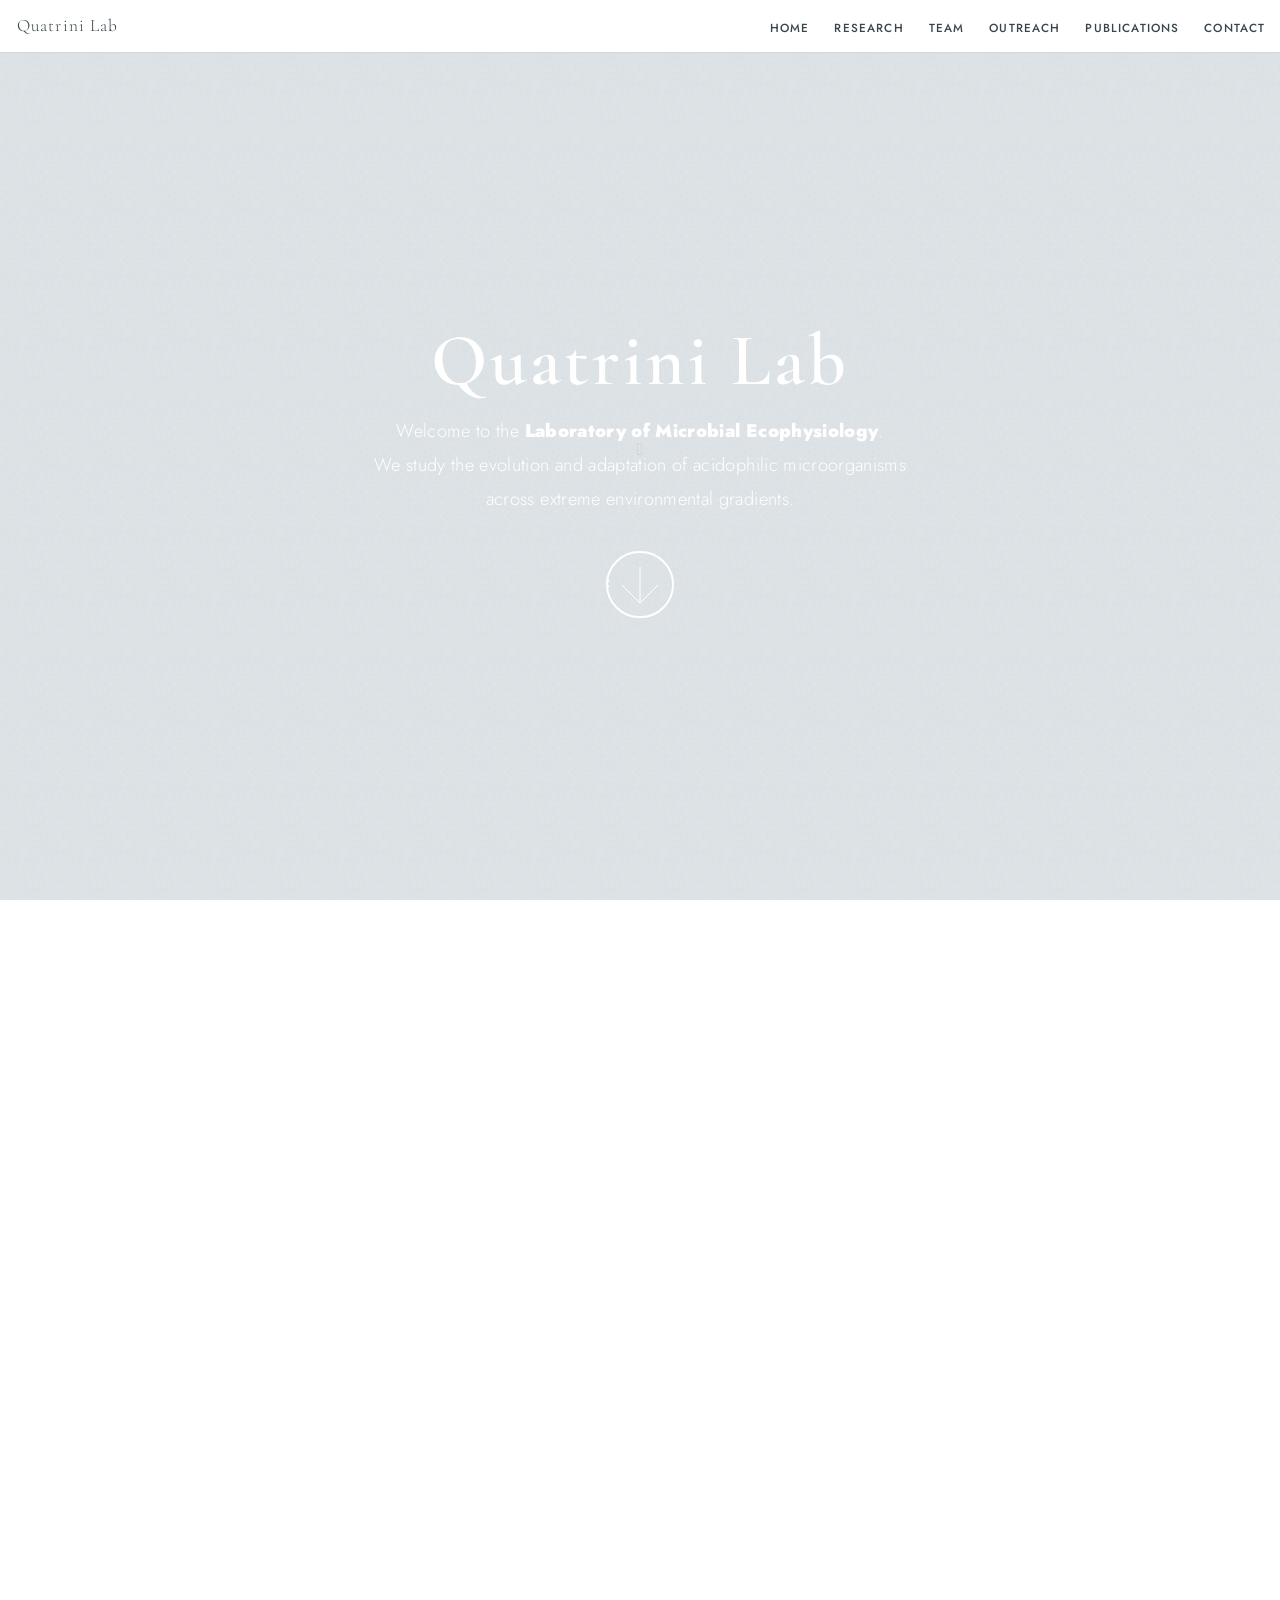
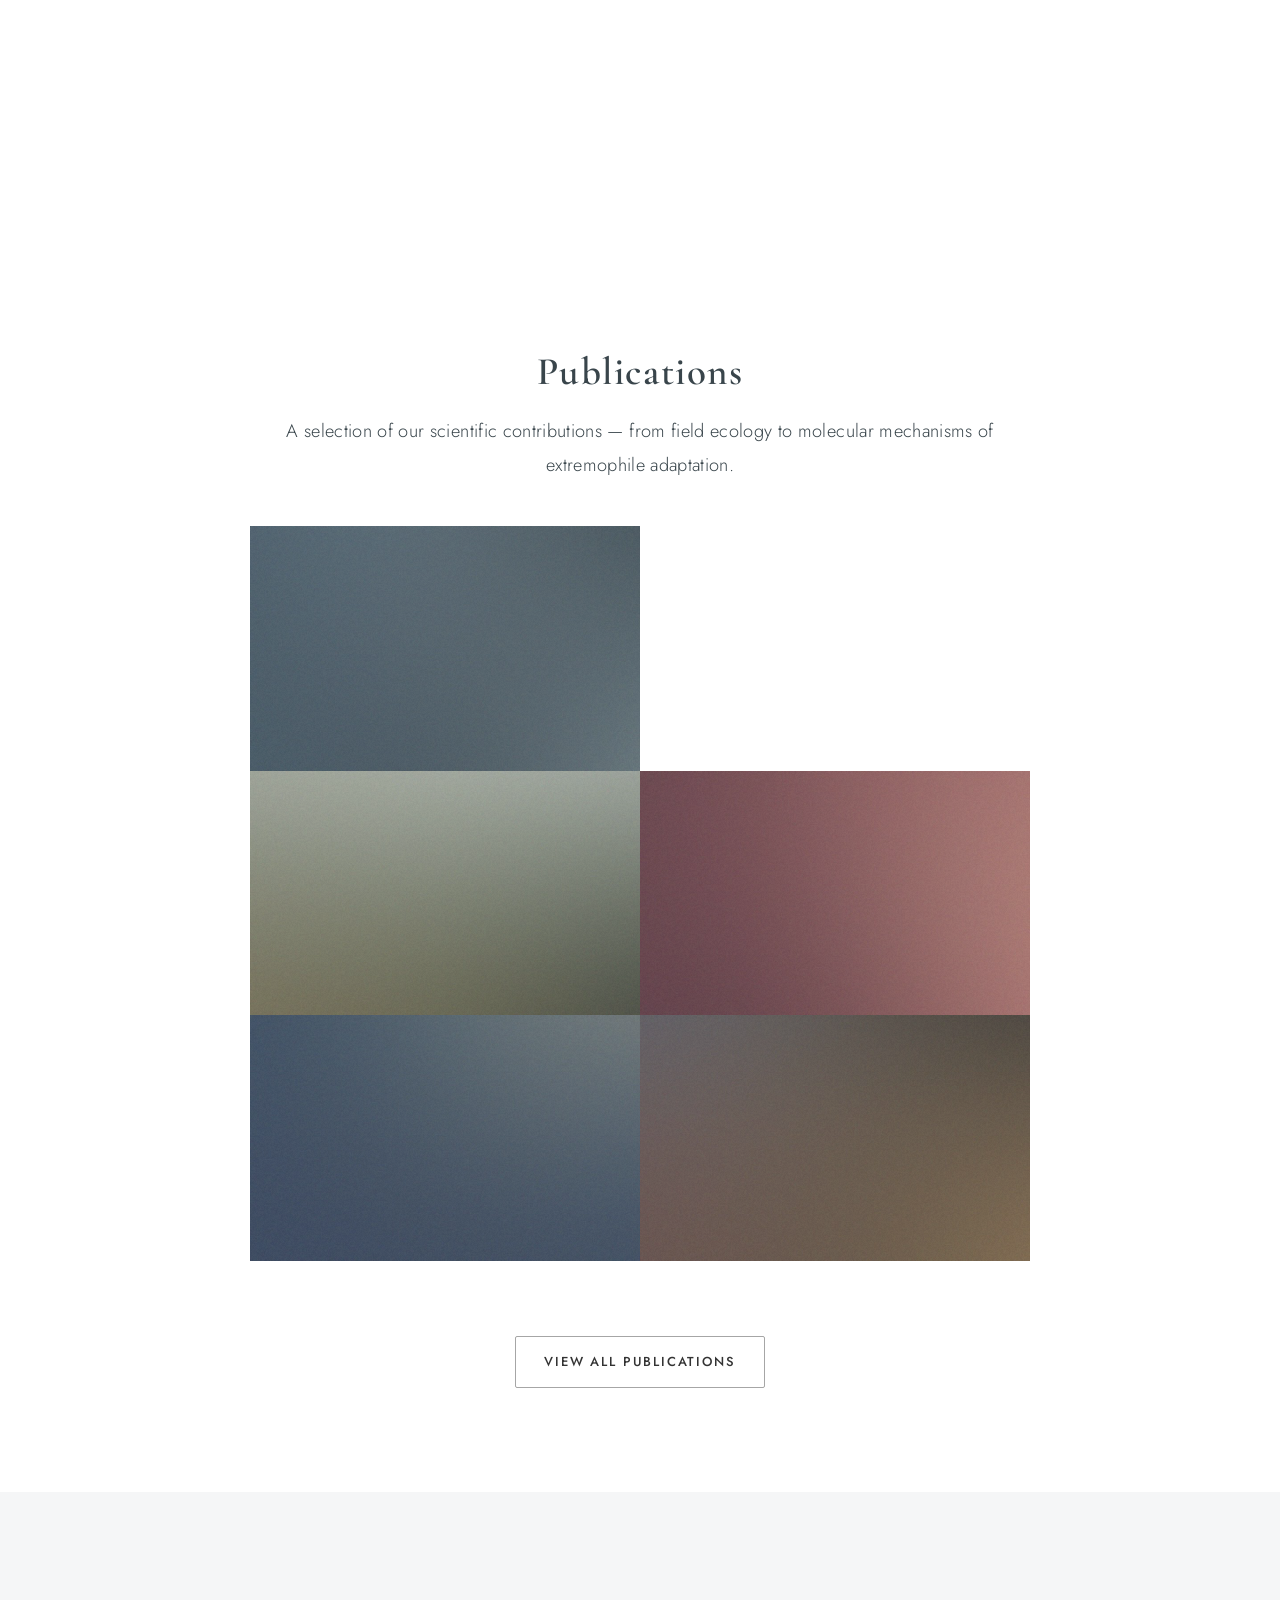
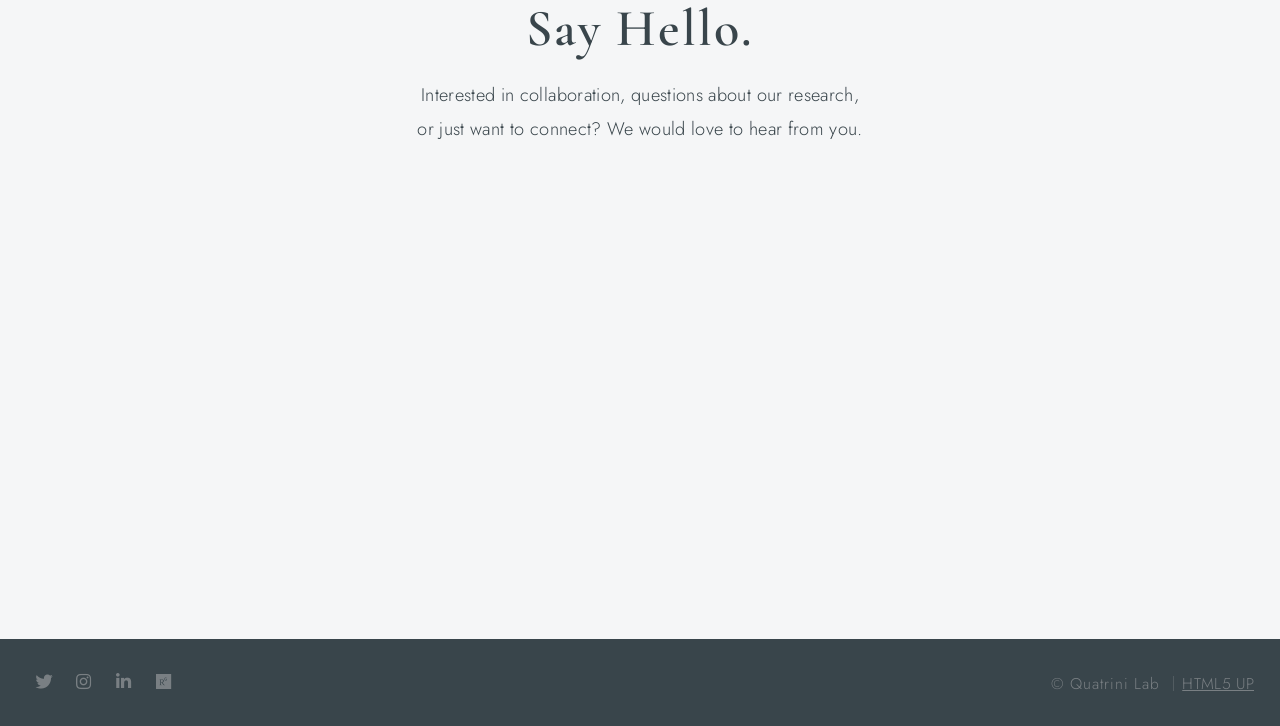
==== index.html @ 6990d3a3 "first update" ====
<!DOCTYPE HTML>
<html>
	<head>
		<title>Quatrini Lab | Microbial Ecophysiology</title>
		<meta charset="utf-8" />
		<meta name="viewport" content="width=device-width, initial-scale=1, user-scalable=no" />
		<!-- Same Google Fonts as sub-pages -->
		<link href="https://fonts.googleapis.com/css2?family=Cormorant+Garamond:ital,wght@0,300;0,400;0,600;1,300;1,400&family=Jost:wght@300;400;500;600&display=swap" rel="stylesheet">
		<link rel="stylesheet" href="assets/css/main.css" />
		<noscript><link rel="stylesheet" href="assets/css/noscript.css" /></noscript>
		<style>
			/* ── Font overrides to match sub-pages ── */
			body, input, select, textarea {
				font-family: 'Jost', sans-serif;
				font-weight: 300;
				letter-spacing: 0.02em;
			}

			h1, h2, h3, h4, h5, h6 {
				font-family: 'Cormorant Garamond', serif;
				font-weight: 600;
				letter-spacing: 0.04em;
			}

			nav ul li a {
				font-family: 'Jost', sans-serif;
				font-weight: 500;
				letter-spacing: 0.1em;
				text-transform: uppercase;
				font-size: 0.75em;
			}

			/* Section subtitle / intro paragraph */
			.main .content p {
				font-family: 'Jost', sans-serif;
				font-weight: 300;
				line-height: 1.85;
				font-size: 1.05em;
			}

			/* Button refinement */
			.button.style2 {
				font-family: 'Jost', sans-serif;
				font-weight: 500;
				letter-spacing: 0.12em;
				text-transform: uppercase;
				font-size: 0.78em;
			}

			/* Section explore buttons */
			.section-btn {
				display: inline-block;
				margin-top: 1.8em;
				padding: 0.75em 2.2em;
				border: 1px solid rgba(255,255,255,0.55);
				color: #fff;
				font-family: 'Jost', sans-serif;
				font-weight: 500;
				font-size: 0.75em;
				letter-spacing: 0.14em;
				text-transform: uppercase;
				text-decoration: none;
				transition: background 0.3s ease, border-color 0.3s ease, color 0.3s ease;
				border-radius: 2px;
			}
			.section-btn:hover {
				background: rgba(255,255,255,0.12);
				border-color: #fff;
				color: #fff;
			}

			/* Outreach section accent */
			#outreach .box.style2 p {
				font-family: 'Jost', sans-serif;
				font-weight: 300;
			}

			/* Gallery title font */
			.gallery article .image img {
				transition: transform 0.4s ease;
			}
			.gallery article:hover .image img {
				transform: scale(1.03);
			}

			/* Contact header refinement */
			#contact header h2 {
				font-size: 3em;
			}
		</style>
	</head>
	<body class="is-preload">

		<!-- Header -->
			<header id="header">
				<h1 style="font-family:'Cormorant Garamond',serif; font-weight:300; letter-spacing:0.06em;">
					Quatrini Lab
				</h1>
				<nav>
					<ul>
						<li><a href="#intro">Home</a></li>
						<li><a href="#research">Research</a></li>
						<li><a href="#team">Team</a></li>
						<li><a href="#outreach">Outreach</a></li>
						<li><a href="#work">Publications</a></li>
						<li><a href="#contact">Contact</a></li>
					</ul>
				</nav>
			</header>

		<!-- Intro -->
			<section id="intro" class="main style1 dark fullscreen">
				<div class="content">
					<header>
						<h2>Quatrini Lab</h2>
					</header>
					<p>Welcome to the <strong>Laboratory of Microbial Ecophysiology</strong>.<br />
					We study the evolution and adaptation of acidophilic microorganisms<br />
					across extreme environmental gradients.</p>
					<footer>
						<a href="#research" class="button style2 down">Discover</a>
					</footer>
				</div>
			</section>

		<!-- Research (formerly #two, now comes FIRST) -->
			<section id="research" class="main style2 left dark fullscreen">
				<div class="content box style2">
					<header>
						<h2>Our Research</h2>
					</header>
					<p>We investigate microbial ecophysiology and evolution in extreme environments,
					focusing on acidophilic communities, metabolic adaptation, and the
					molecular mechanisms that allow life to thrive where few organisms can survive.</p>
					<a href="research.html" class="section-btn">Explore Research</a>
				</div>
				<a href="#team" class="button style2 down anchored">Next</a>
			</section>

		<!-- Team (formerly #one, now comes SECOND) -->
			<section id="team" class="main style2 right dark fullscreen">
				<div class="content box style2">
					<header>
						<h2>Our Team</h2>
					</header>
					<p>We are a multidisciplinary group of scientists passionate about
					microbiology, evolution, and extreme environments. Our team combines
					molecular biology, bioinformatics, and field ecology to understand
					the limits of life.</p>
					<a href="team.html" class="section-btn">Meet the Team</a>
				</div>
				<a href="#outreach" class="button style2 down anchored">Next</a>
			</section>

		<!-- Outreach (NEW section) -->
			<section id="outreach" class="main style2 left dark fullscreen">
				<div class="content box style2">
					<header>
						<h2>Outreach</h2>
					</header>
					<p>Science belongs to everyone. We are committed to communicating our research
					beyond the laboratory — through public talks, science writing, educational
					workshops, and community engagement. Bridging the gap between cutting-edge
					microbial science and society.</p>
					<a href="outreach.html" class="section-btn">See Our Outreach</a>
				</div>
				<a href="#work" class="button style2 down anchored">Next</a>
			</section>

		<!-- Publications (formerly #work) -->
			<section id="work" class="main style3 primary">
				<div class="content">
					<header>
						<h2>Publications</h2>
						<p>A selection of our scientific contributions — from field ecology
						to molecular mechanisms of extremophile adaptation.</p>
					</header>

					<!-- Gallery -->
						<div class="gallery">
							<article class="from-left">
								<a href="images/fulls/01.jpg" class="image fit"><img src="images/thumbs/01.jpg" title="The Anonymous Red" alt="" /></a>
							</article>
							<article class="from-right">
								<a href="images/fulls/02.jpg" class="image fit"><img src="images/thumbs/02.jpg" title="Airchitecture II" alt="" /></a>
							</article>
							<article class="from-left">
								<a href="images/fulls/03.jpg" class="image fit"><img src="images/thumbs/03.jpg" title="Air Lounge" alt="" /></a>
							</article>
							<article class="from-right">
								<a href="images/fulls/04.jpg" class="image fit"><img src="images/thumbs/04.jpg" title="Carry on" alt="" /></a>
							</article>
							<article class="from-left">
								<a href="images/fulls/05.jpg" class="image fit"><img src="images/thumbs/05.jpg" title="The sparkling shell" alt="" /></a>
							</article>
							<article class="from-right">
								<a href="images/fulls/06.jpg" class="image fit"><img src="images/thumbs/06.jpg" title="Bent IX" alt="" /></a>
							</article>
						</div>

					<div style="text-align:center; margin-top:3em;">
						<a href="publications.html" class="section-btn" style="border-color:rgba(0,0,0,0.35); color:#333;">
							View All Publications
						</a>
					</div>

				</div>
			</section>

		<!-- Contact -->
			<section id="contact" class="main style3 secondary">
				<div class="content">
					<header>
						<h2>Say Hello.</h2>
						<p>Interested in collaboration, questions about our research,<br />
						or just want to connect? We would love to hear from you.</p>
					</header>
					<div class="box">
						<form method="post" action="#">
							<div class="fields">
								<div class="field half"><input type="text" name="name" placeholder="Name" /></div>
								<div class="field half"><input type="email" name="email" placeholder="Email" /></div>
								<div class="field"><textarea name="message" placeholder="Message" rows="6"></textarea></div>
							</div>
							<ul class="actions special">
								<li><input type="submit" value="Send Message" /></li>
							</ul>
						</form>
					</div>
				</div>
			</section>

		<!-- Footer -->
			<footer id="footer">
				<ul class="icons">
					<li><a href="#" class="icon brands fa-twitter"><span class="label">Twitter</span></a></li>
					<li><a href="#" class="icon brands fa-instagram"><span class="label">Instagram</span></a></li>
					<li><a href="#" class="icon brands fa-linkedin-in"><span class="label">LinkedIn</span></a></li>
					<li><a href="#" class="icon brands fa-researchgate"><span class="label">ResearchGate</span></a></li>
				</ul>
				<ul class="menu">
					<li style="font-family:'Jost',sans-serif; font-weight:300; letter-spacing:0.06em;">
						&copy; Quatrini Lab
					</li>
					<li>
						<a href="https://html5up.net" style="font-family:'Jost',sans-serif;">HTML5 UP</a>
					</li>
				</ul>
			</footer>

		<!-- Scripts -->
			<script src="assets/js/jquery.min.js"></script>
			<script src="assets/js/jquery.poptrox.min.js"></script>
			<script src="assets/js/jquery.scrolly.min.js"></script>
			<script src="assets/js/jquery.scrollex.min.js"></script>
			<script src="assets/js/browser.min.js"></script>
			<script src="assets/js/breakpoints.min.js"></script>
			<script src="assets/js/util.js"></script>
			<script src="assets/js/main.js"></script>

	</body>
</html>
---- assets/css/main.css ----
@import url("https://fonts.googleapis.com/css2?family=Cormorant+Garamond:ital,wght@0,300;0,400;0,600;1,300;1,400&family=Jost:wght@300;400;500&display=swap");
@import url("fontawesome-all.min.css");

/*
	Big Picture by HTML5 UP
	html5up.net | @ajlkn
	Free for personal and commercial use under the CCA 3.0 license (html5up.net/license)
*/

html, body, div, span, applet, object,
iframe, h1, h2, h3, h4, h5, h6, p, blockquote,
pre, a, abbr, acronym, address, big, cite,
code, del, dfn, em, img, ins, kbd, q, s, samp,
small, strike, strong, sub, sup, tt, var, b,
u, i, center, dl, dt, dd, ol, ul, li, fieldset,
form, label, legend, table, caption, tbody,
tfoot, thead, tr, th, td, article, aside,
canvas, details, embed, figure, figcaption,
footer, header, hgroup, menu, nav, output, ruby,
section, summary, time, mark, audio, video {
	margin: 0;
	padding: 0;
	border: 0;
	font-size: 100%;
	font: inherit;
	vertical-align: baseline;}

article, aside, details, figcaption, figure,
footer, header, hgroup, menu, nav, section {
	display: block;}

body {
	line-height: 1;
}

ol, ul {
	list-style: none;
}

blockquote, q {
	quotes: none;
}

	blockquote:before, blockquote:after, q:before, q:after {
		content: '';
		content: none;
	}

table {
	border-collapse: collapse;
	border-spacing: 0;
}

body {
	-webkit-text-size-adjust: none;
}

mark {
	background-color: transparent;
	color: inherit;
}

input::-moz-focus-inner {
	border: 0;
	padding: 0;
}

input, select, textarea {
	-moz-appearance: none;
	-webkit-appearance: none;
	-ms-appearance: none;
	appearance: none;
}

/* Basic */

	@-ms-viewport {
		width: device-width;
	}

	html {
		height: 100%;
	}

	html {
		box-sizing: border-box;
	}

	*, *:before, *:after {
		box-sizing: inherit;
	}

	body {
		background: #ffffff;
		height: 100%;
		min-width: 320px;
	}

		body.is-preload *, body.is-preload *:before, body.is-preload *:after {
			-moz-animation: none !important;
			-webkit-animation: none !important;
			-ms-animation: none !important;
			animation: none !important;
			-moz-transition: none !important;
			-webkit-transition: none !important;
			-ms-transition: none !important;
			transition: none !important;
		}

/* Spinner */

	@-moz-keyframes spinner-rotate {
		0% {
			-moz-transform: scale(1) rotate(0deg);
			-webkit-transform: scale(1) rotate(0deg);
			-ms-transform: scale(1) rotate(0deg);
			transform: scale(1) rotate(0deg);
		}

		100% {
			-moz-transform: scale(1) rotate(360deg);
			-webkit-transform: scale(1) rotate(360deg);
			-ms-transform: scale(1) rotate(360deg);
			transform: scale(1) rotate(360deg);
		}
	}

	@-webkit-keyframes spinner-rotate {
		0% {
			-moz-transform: scale(1) rotate(0deg);
			-webkit-transform: scale(1) rotate(0deg);
			-ms-transform: scale(1) rotate(0deg);
			transform: scale(1) rotate(0deg);
		}

		100% {
			-moz-transform: scale(1) rotate(360deg);
			-webkit-transform: scale(1) rotate(360deg);
			-ms-transform: scale(1) rotate(360deg);
			transform: scale(1) rotate(360deg);
		}
	}

	@-ms-keyframes spinner-rotate {
		0% {
			-moz-transform: scale(1) rotate(0deg);
			-webkit-transform: scale(1) rotate(0deg);
			-ms-transform: scale(1) rotate(0deg);
			transform: scale(1) rotate(0deg);
		}

		100% {
			-moz-transform: scale(1) rotate(360deg);
			-webkit-transform: scale(1) rotate(360deg);
			-ms-transform: scale(1) rotate(360deg);
			transform: scale(1) rotate(360deg);
		}
	}

	@keyframes spinner-rotate {
		0% {
			-moz-transform: scale(1) rotate(0deg);
			-webkit-transform: scale(1) rotate(0deg);
			-ms-transform: scale(1) rotate(0deg);
			transform: scale(1) rotate(0deg);
		}

		100% {
			-moz-transform: scale(1) rotate(360deg);
			-webkit-transform: scale(1) rotate(360deg);
			-ms-transform: scale(1) rotate(360deg);
			transform: scale(1) rotate(360deg);
		}
	}

/* Loader */

	@-moz-keyframes spinner-show {
		0% {
			opacity: 0;
		}

		100% {
			opacity: 1;
		}
	}

	@-webkit-keyframes spinner-show {
		0% {
			opacity: 0;
		}

		100% {
			opacity: 1;
		}
	}

	@-ms-keyframes spinner-show {
		0% {
			opacity: 0;
		}

		100% {
			opacity: 1;
		}
	}

	@keyframes spinner-show {
		0% {
			opacity: 0;
		}

		100% {
			opacity: 1;
		}
	}

	@-moz-keyframes spinner-hide {
		0% {
			-moz-transform: scale(1) rotate(0deg);
			-webkit-transform: scale(1) rotate(0deg);
			-ms-transform: scale(1) rotate(0deg);
			transform: scale(1) rotate(0deg);
			color: #e5e6e7;
			z-index: 100001;
		}

		99% {
			-moz-transform: scale(0.5) rotate(360deg);
			-webkit-transform: scale(0.5) rotate(360deg);
			-ms-transform: scale(0.5) rotate(360deg);
			transform: scale(0.5) rotate(360deg);
			color: #e5e6e7;
			z-index: 100001;
		}

		100% {
			-moz-transform: scale(0.5) rotate(360deg);
			-webkit-transform: scale(0.5) rotate(360deg);
			-ms-transform: scale(0.5) rotate(360deg);
			transform: scale(0.5) rotate(360deg);
			color: #e5e6e7;
			z-index: -1;
		}
	}

	@-webkit-keyframes spinner-hide {
		0% {
			-moz-transform: scale(1) rotate(0deg);
			-webkit-transform: scale(1) rotate(0deg);
			-ms-transform: scale(1) rotate(0deg);
			transform: scale(1) rotate(0deg);
			color: #e5e6e7;
			z-index: 100001;
		}

		99% {
			-moz-transform: scale(0.5) rotate(360deg);
			-webkit-transform: scale(0.5) rotate(360deg);
			-ms-transform: scale(0.5) rotate(360deg);
			transform: scale(0.5) rotate(360deg);
			color: #e5e6e7;
			z-index: 100001;
		}

		100% {
			-moz-transform: scale(0.5) rotate(360deg);
			-webkit-transform: scale(0.5) rotate(360deg);
			-ms-transform: scale(0.5) rotate(360deg);
			transform: scale(0.5) rotate(360deg);
			color: #e5e6e7;
			z-index: -1;
		}
	}

	@-ms-keyframes spinner-hide {
		0% {
			-moz-transform: scale(1) rotate(0deg);
			-webkit-transform: scale(1) rotate(0deg);
			-ms-transform: scale(1) rotate(0deg);
			transform: scale(1) rotate(0deg);
			color: #e5e6e7;
			z-index: 100001;
		}

		99% {
			-moz-transform: scale(0.5) rotate(360deg);
			-webkit-transform: scale(0.5) rotate(360deg);
			-ms-transform: scale(0.5) rotate(360deg);
			transform: scale(0.5) rotate(360deg);
			color: #e5e6e7;
			z-index: 100001;
		}

		100% {
			-moz-transform: scale(0.5) rotate(360deg);
			-webkit-transform: scale(0.5) rotate(360deg);
			-ms-transform: scale(0.5) rotate(360deg);
			transform: scale(0.5) rotate(360deg);
			color: #e5e6e7;
			z-index: -1;
		}
	}

	@keyframes spinner-hide {
		0% {
			-moz-transform: scale(1) rotate(0deg);
			-webkit-transform: scale(1) rotate(0deg);
			-ms-transform: scale(1) rotate(0deg);
			transform: scale(1) rotate(0deg);
			color: #e5e6e7;
			z-index: 100001;
		}

		99% {
			-moz-transform: scale(0.5) rotate(360deg);
			-webkit-transform: scale(0.5) rotate(360deg);
			-ms-transform: scale(0.5) rotate(360deg);
			transform: scale(0.5) rotate(360deg);
			color: #e5e6e7;
			z-index: 100001;
		}

		100% {
			-moz-transform: scale(0.5) rotate(360deg);
			-webkit-transform: scale(0.5) rotate(360deg);
			-ms-transform: scale(0.5) rotate(360deg);
			transform: scale(0.5) rotate(360deg);
			color: #e5e6e7;
			z-index: -1;
		}
	}

	@-moz-keyframes overlay-hide {
		0% {
			opacity: 1;
			z-index: 100000;
		}

		15% {
			opacity: 1;
			z-index: 100000;
		}

		99% {
			opacity: 0;
			z-index: 100000;
		}

		100% {
			opacity: 0;
			z-index: -1;
		}
	}

	@-webkit-keyframes overlay-hide {
		0% {
			opacity: 1;
			z-index: 100000;
		}

		15% {
			opacity: 1;
			z-index: 100000;
		}

		99% {
			opacity: 0;
			z-index: 100000;
		}

		100% {
			opacity: 0;
			z-index: -1;
		}
	}

	@-ms-keyframes overlay-hide {
		0% {
			opacity: 1;
			z-index: 100000;
		}

		15% {
			opacity: 1;
			z-index: 100000;
		}

		99% {
			opacity: 0;
			z-index: 100000;
		}

		100% {
			opacity: 0;
			z-index: -1;
		}
	}

	@keyframes overlay-hide {
		0% {
			opacity: 1;
			z-index: 100000;
		}

		15% {
			opacity: 1;
			z-index: 100000;
		}

		99% {
			opacity: 0;
			z-index: 100000;
		}

		100% {
			opacity: 0;
			z-index: -1;
		}
	}

	body {
		text-decoration: none;
	}

		body:before {
			-moz-animation: spinner-show 1.5s 1 0.25s ease forwards, spinner-hide 0.25s ease-in-out forwards !important;
			-webkit-animation: spinner-show 1.5s 1 0.25s ease forwards, spinner-hide 0.25s ease-in-out forwards !important;
			-ms-animation: spinner-show 1.5s 1 0.25s ease forwards, spinner-hide 0.25s ease-in-out forwards !important;
			animation: spinner-show 1.5s 1 0.25s ease forwards, spinner-hide 0.25s ease-in-out forwards !important;
			-moz-transform-origin: 50% 50%;
			-webkit-transform-origin: 50% 50%;
			-ms-transform-origin: 50% 50%;
			transform-origin: 50% 50%;
			-moz-osx-font-smoothing: grayscale;
			-webkit-font-smoothing: antialiased;
			font-family: FontAwesome;
			font-style: normal;
			font-weight: normal;
			text-transform: none !important;
			color: #e5e6e7;
			content: '\f1ce';
			cursor: default;
			display: block;
			font-size: 2em;
			height: 2em;
			left: 50%;
			line-height: 2em;
			margin: -1em 0 0 -1em;
			opacity: 0;
			position: fixed;
			text-align: center;
			top: 50%;
			width: 2em;
			z-index: -1;
		}

		body:after {
			-moz-animation: overlay-hide 1.5s ease-in forwards !important;
			-webkit-animation: overlay-hide 1.5s ease-in forwards !important;
			-ms-animation: overlay-hide 1.5s ease-in forwards !important;
			animation: overlay-hide 1.5s ease-in forwards !important;
			background: #ffffff;
			content: '';
			display: block;
			height: 100%;
			left: 0;
			opacity: 0;
			position: fixed;
			top: 0;
			width: 100%;
			z-index: -1;
		}

		body.is-preload:before {
			-moz-animation: spinner-show 1.5s 1 0.25s ease forwards, spinner-rotate 0.75s infinite linear !important;
			-webkit-animation: spinner-show 1.5s 1 0.25s ease forwards, spinner-rotate 0.75s infinite linear !important;
			-ms-animation: spinner-show 1.5s 1 0.25s ease forwards, spinner-rotate 0.75s infinite linear !important;
			animation: spinner-show 1.5s 1 0.25s ease forwards, spinner-rotate 0.75s infinite linear !important;
			z-index: 100001;
		}

		body.is-preload:after {
			-moz-animation: none !important;
			-webkit-animation: none !important;
			-ms-animation: none !important;
			animation: none !important;
			opacity: 1;
			z-index: 100000;
		}

	@media (-webkit-min-device-pixel-ratio: 2) {

		body:before {
			line-height: 2.025em;
		}

	}

/* Type */

	body, input, textarea, select {
		font-family: "Jost", "sans-serif";
		font-weight: 300;
		font-size: 18pt;
		line-height: 1.75em;
		color: #39454b;
		letter-spacing: 0.025em;
	}

		@media screen and (max-width: 1920px) {

			body, input, textarea, select {
				font-size: 17pt;
			}

		}

		@media screen and (max-width: 1680px) {

			body, input, textarea, select {
				font-size: 15pt;
			}

		}

		@media screen and (max-width: 1280px) {

			body, input, textarea, select {
				font-size: 13pt;
			}

		}

		@media screen and (max-width: 1000px) {

			body, input, textarea, select {
				font-size: 13pt;
			}

		}

		@media screen and (max-width: 736px) {

			body, input, textarea, select {
				font-size: 12pt;
				line-height: 1.5em;
			}

		}

		h1, h2, h3, h4, h5, h6 {
		font-family: "Cormorant Garamond", serif;
		font-weight: 600;
		color: inherit;
		letter-spacing: -0.0325em;
	}

		h1 a, h2 a, h3 a, h4 a, h5 a, h6 a {
			color: inherit;
			text-decoration: none;
		}

	h2 {
		font-size: 2.25em;
		line-height: 1.25em;
		letter-spacing: -0.05em;
	}

	@media screen and (max-width: 736px) {

		h2 {
			font-size: 1.5em;
		}

	}

	strong, b {
		font-weight: 900;
		color: inherit;
	}

	em, i {
		font-style: italic;
	}

	a {
		-moz-transition: color 0.2s ease-in-out;
		-webkit-transition: color 0.2s ease-in-out;
		-ms-transition: color 0.2s ease-in-out;
		transition: color 0.2s ease-in-out;
		color: #98c593;
	}

	sub {
		position: relative;
		top: 0.5em;
		font-size: 0.8em;
	}

	sup {
		position: relative;
		top: -0.5em;
		font-size: 0.8em;
	}

	hr {
		border: 0;
		border-top: solid 1px #e5e6e7;
	}

	blockquote {
		border-left: solid 0.5em #e5e6e7;
		padding: 1em 0 1em 2em;
		font-style: italic;
	}

	p, ul, ol, dl, table {
		margin-bottom: 1em;
	}

/* Box */

	.box {
		background: #ffffff;
		color: #39454b;
		padding: 2em;
	}

		.box > :last-child {
			margin-bottom: 0;
		}

		.box.style2 {
			padding: 3.5em 2.5em 3.5em 2.5em;
		}

		@media screen and (max-width: 736px) {

			.box {
				padding: 1em;
			}

				.box.style2 {
					padding: 1.5em 1.25em 1.5em 1.25em;
					background-color: rgba(255, 255, 255, 0.9);
				}

		}

/* Button */

	input[type="button"],
	input[type="submit"],
	input[type="reset"],
	.button,
	button {
		-moz-appearance: none;
		-webkit-appearance: none;
		-ms-appearance: none;
		appearance: none;
		-moz-transition: background-color 0.2s ease-in-out;
		-webkit-transition: background-color 0.2s ease-in-out;
		-ms-transition: background-color 0.2s ease-in-out;
		transition: background-color 0.2s ease-in-out;
		background-color: #98c593;
		border: 0;
		border-radius: 3.5em;
		color: #ffffff;
		cursor: pointer;
		display: inline-block;
		height: 3.5em;
		line-height: 3.5em;
		outline: 0;
		padding: 0 2em 0 2em;
		position: relative;
		text-align: center;
		text-decoration: none;
	}

		input[type="button"].down,
		input[type="submit"].down,
		input[type="reset"].down,
		.button.down,
		button.down {
			width: 5em;
			height: 5em;
			line-height: 4.5em;
			padding: 0;
			background-image: url("images/dark-arrow.svg");
			background-position: center center;
			background-repeat: no-repeat;
			text-indent: -10em;
			overflow: hidden;
		}

			input[type="button"].down.anchored,
			input[type="submit"].down.anchored,
			input[type="reset"].down.anchored,
			.button.down.anchored,
			button.down.anchored {
				bottom: 0;
				border-bottom: 0;
				border-radius: 3em 3em 0 0;
				height: 4.5em;
				margin-left: -2.5em;
			}

		input[type="button"].anchored,
		input[type="submit"].anchored,
		input[type="reset"].anchored,
		.button.anchored,
		button.anchored {
			position: absolute;
			left: 50%;
		}

		input[type="button"]:hover,
		input[type="submit"]:hover,
		input[type="reset"]:hover,
		.button:hover,
		button:hover {
			background-color: #a8cea4;
		}

		input[type="button"]:active,
		input[type="submit"]:active,
		input[type="reset"]:active,
		.button:active,
		button:active {
			background-color: #88bc82;
		}

		input[type="button"].style2,
		input[type="submit"].style2,
		input[type="reset"].style2,
		.button.style2,
		button.style2 {
			background-color: transparent;
			border: solid 2px #e5e6e7;
			color: inherit;
		}

			input[type="button"].style2:hover,
			input[type="submit"].style2:hover,
			input[type="reset"].style2:hover,
			.button.style2:hover,
			button.style2:hover {
				background-color: rgba(229, 230, 231, 0.25);
			}

			input[type="button"].style2:active,
			input[type="submit"].style2:active,
			input[type="reset"].style2:active,
			.button.style2:active,
			button.style2:active {
				background-color: rgba(229, 230, 231, 0.375);
			}

			input[type="button"].style2.down,
			input[type="submit"].style2.down,
			input[type="reset"].style2.down,
			.button.style2.down,
			button.style2.down {
				background-image: url("images/arrow.svg");
			}

/* Form */

	form {
		margin: 0 0 2em 0;
	}

		form > :last-child {
			margin-bottom: 0;
		}

		form > .fields {
			display: -moz-flex;
			display: -webkit-flex;
			display: -ms-flex;
			display: flex;
			-moz-flex-wrap: wrap;
			-webkit-flex-wrap: wrap;
			-ms-flex-wrap: wrap;
			flex-wrap: wrap;
			width: calc(100% + 3em);
			margin: -1.5em 0 2em -1.5em;
		}

			form > .fields > .field {
				-moz-flex-grow: 0;
				-webkit-flex-grow: 0;
				-ms-flex-grow: 0;
				flex-grow: 0;
				-moz-flex-shrink: 0;
				-webkit-flex-shrink: 0;
				-ms-flex-shrink: 0;
				flex-shrink: 0;
				padding: 1.5em 0 0 1.5em;
				width: calc(100% - 1.5em);
			}

				form > .fields > .field.half {
					width: calc(50% - 0.75em);
				}

				form > .fields > .field.third {
					width: calc(100%/3 - 0.5em);
				}

				form > .fields > .field.quarter {
					width: calc(25% - 0.375em);
				}

		@media screen and (max-width: 480px) {

			form > .fields {
				width: calc(100% + 2em);
				margin: -1em 0 2em -1em;
			}

				form > .fields > .field {
					padding: 1em 0 0 1em;
					width: calc(100% - 1em);
				}

					form > .fields > .field.half {
						width: calc(100% - 1em);
					}

					form > .fields > .field.third {
						width: calc(100% - 1em);
					}

					form > .fields > .field.quarter {
						width: calc(100% - 1em);
					}

		}

	label {
		display: block;
	}

	input[type="text"],
	input[type="password"],
	input[type="email"],
	input[type="tel"],
	input[type="search"],
	input[type="url"],
	select,
	textarea {
		-moz-appearance: none;
		-webkit-appearance: none;
		-ms-appearance: none;
		appearance: none;
		-moz-transition: border-color 0.2s ease-in-out, color 0.2s ease-in-out;
		-webkit-transition: border-color 0.2s ease-in-out, color 0.2s ease-in-out;
		-ms-transition: border-color 0.2s ease-in-out, color 0.2s ease-in-out;
		transition: border-color 0.2s ease-in-out, color 0.2s ease-in-out;
		color: #39454b;
		display: block;
		width: 100%;
		padding: 0.65em 0.75em;
		background: none;
		border: solid 2px #e5e6e7;
		color: inherit;
		border-radius: 0.5em;
		outline: none;
	}

		input[type="text"]:focus,
		input[type="password"]:focus,
		input[type="email"]:focus,
		input[type="tel"]:focus,
		input[type="search"]:focus,
		input[type="url"]:focus,
		select:focus,
		textarea:focus {
			border-color: #9ac8e9;
		}

	input[type="text"],
	input[type="password"],
	input[type="email"],
	input[type="tel"],
	input[type="search"],
	input[type="url"],
	select {
		line-height: 1.35em;
	}

	textarea {
		min-height: 8em;
	}

	::-moz-focus-inner {
		border: 0;
	}

	::-webkit-input-placeholder {
		opacity: 0.375;
	}

	:-moz-placeholder {
		opacity: 0.375;
	}

	::-moz-placeholder {
		opacity: 0.375;
	}

	:-ms-input-placeholder {
		opacity: 0.375;
	}

/* Icon */

	.icon {
		text-decoration: none;
		position: relative;
		text-decoration: none;
	}

		.icon:before {
			-moz-osx-font-smoothing: grayscale;
			-webkit-font-smoothing: antialiased;
			display: inline-block;
			font-style: normal;
			font-variant: normal;
			text-rendering: auto;
			line-height: 1;
			text-transform: none !important;
			font-family: 'Font Awesome 5 Free';
			font-weight: 400;
		}

		.icon:before {
			line-height: inherit;
		}

		.icon > .label {
			display: none;
		}

		.icon.solid:before {
			font-weight: 900;
		}

		.icon.brands:before {
			font-family: 'Font Awesome 5 Brands';
		}

/* Image */

	.image {
		position: relative;
		display: inline-block;
	}

		.image:before {
			content: '';
			position: absolute;
			left: 0;
			top: 0;
			width: 100%;
			height: 100%;
			background: url("images/overlay.png");
		}

		.image img {
			display: block;
			width: 100%;
		}

		.image.featured {
			display: block;
			width: 100%;
			margin: 0 0 2em 0;
		}

		.image.fit {
			display: block;
			width: 100%;
		}

		.image.left {
			float: left;
			margin: 0 2em 2em 0;
		}

		.image.centered {
			display: block;
			margin: 0 0 2em 0;
		}

			.image.centered img {
				margin: 0 auto;
				width: auto;
			}

/* List */

	ul.default {
		list-style: disc;
		padding-left: 1em;
	}

		ul.default li {
			padding-left: 0.5em;
		}

	ul.menu {
		cursor: default;
	}

		ul.menu li {
			display: inline-block;
			line-height: 1em;
			border-left: solid 1px #e5e6e7;
			padding: 0 0 0 0.5em;
			margin: 0 0 0 0.5em;
		}

			ul.menu li:first-child {
				border-left: 0;
				padding-left: 0;
				margin-left: 0;
			}

	ol.default {
		list-style: decimal;
		padding-left: 1.25em;
	}

		ol.default li {
			padding-left: 0.25em;
		}

/* Actions */

	ul.actions {
		display: -moz-flex;
		display: -webkit-flex;
		display: -ms-flex;
		display: flex;
		cursor: default;
		list-style: none;
		margin-left: -1em;
		padding-left: 0;
	}

		ul.actions li {
			padding: 0 0 0 1em;
			vertical-align: middle;
		}

		ul.actions.special {
			-moz-justify-content: center;
			-webkit-justify-content: center;
			-ms-justify-content: center;
			justify-content: center;
			width: 100%;
			margin-left: 0;
		}

			ul.actions.special li:first-child {
				padding-left: 0;
			}

		ul.actions.stacked {
			-moz-flex-direction: column;
			-webkit-flex-direction: column;
			-ms-flex-direction: column;
			flex-direction: column;
			margin-left: 0;
		}

			ul.actions.stacked li {
				padding: 1.3em 0 0 0;
			}

				ul.actions.stacked li:first-child {
					padding-top: 0;
				}

		ul.actions.fit {
			width: calc(100% + 1em);
		}

			ul.actions.fit li {
				-moz-flex-grow: 1;
				-webkit-flex-grow: 1;
				-ms-flex-grow: 1;
				flex-grow: 1;
				-moz-flex-shrink: 1;
				-webkit-flex-shrink: 1;
				-ms-flex-shrink: 1;
				flex-shrink: 1;
				width: 100%;
			}

				ul.actions.fit li > * {
					width: 100%;
				}

			ul.actions.fit.stacked {
				width: 100%;
			}

		@media screen and (max-width: 480px) {

			ul.actions:not(.fixed) {
				-moz-flex-direction: column;
				-webkit-flex-direction: column;
				-ms-flex-direction: column;
				flex-direction: column;
				margin-left: 0;
				width: 100% !important;
			}

				ul.actions:not(.fixed) li {
					-moz-flex-grow: 1;
					-webkit-flex-grow: 1;
					-ms-flex-grow: 1;
					flex-grow: 1;
					-moz-flex-shrink: 1;
					-webkit-flex-shrink: 1;
					-ms-flex-shrink: 1;
					flex-shrink: 1;
					padding: 1em 0 0 0;
					text-align: center;
					width: 100%;
				}

					ul.actions:not(.fixed) li > * {
						width: 100%;
					}

					ul.actions:not(.fixed) li:first-child {
						padding-top: 0;
					}

					ul.actions:not(.fixed) li input[type="submit"],
					ul.actions:not(.fixed) li input[type="reset"],
					ul.actions:not(.fixed) li input[type="button"],
					ul.actions:not(.fixed) li button,
					ul.actions:not(.fixed) li .button {
						width: 100%;
					}

						ul.actions:not(.fixed) li input[type="submit"].icon:before,
						ul.actions:not(.fixed) li input[type="reset"].icon:before,
						ul.actions:not(.fixed) li input[type="button"].icon:before,
						ul.actions:not(.fixed) li button.icon:before,
						ul.actions:not(.fixed) li .button.icon:before {
							margin-left: -0.5rem;
						}

		}

/* Icons */

	ul.icons {
		cursor: default;
	}

		ul.icons li {
			display: inline-block;
		}

		ul.icons a {
			display: inline-block;
			width: 2em;
			height: 2em;
			line-height: 2em;
			text-align: center;
			border: 0;
		}

/* Sections/Article */

	header {
		margin-bottom: 1em;
	}

		header p {
			display: block;
			margin: 1em 0 0 0;
			padding: 0 0 0.5em 0;
		}

	footer {
		margin-top: 2em;
	}

/* Table */

	table {
		width: 100%;
	}

		table.default {
			width: 100%;
		}

			table.default tbody tr:nth-child(2n+2) {
				background: rgba(229, 230, 231, 0.5);
			}

			table.default td {
				padding: 0.5em 1em 0.5em 1em;
			}

			table.default th {
				text-align: left;
				font-weight: 900;
				padding: 0.5em 1em 0.5em 1em;
			}

			table.default thead {
				background: #39454b;
				color: #ffffff;
			}

			table.default tfoot {
				background: #e5e6e7;
			}

/* Poptrox */

	.poptrox-popup {
		-moz-box-sizing: content-box;
		-webkit-box-sizing: content-box;
		-ms-box-sizing: content-box;
		box-sizing: content-box;
		background: #fff;
		padding-bottom: 3em;
		box-shadow: 0 0.1em 0.15em 0 rgba(0, 0, 0, 0.15);
	}

		.poptrox-popup .loader {
			position: absolute;
			top: 50%;
			left: 50%;
			margin: -1em 0 0 -1em;
			width: 2em;
			height: 2em;
			display: block;
			font-size: 2em;
		}

			.poptrox-popup .loader:before {
				-moz-animation: spinner-rotate 0.75s infinite linear !important;
				-webkit-animation: spinner-rotate 0.75s infinite linear !important;
				-ms-animation: spinner-rotate 0.75s infinite linear !important;
				animation: spinner-rotate 0.75s infinite linear !important;
				-moz-osx-font-smoothing: grayscale;
				-webkit-font-smoothing: antialiased;
				font-family: FontAwesome;
				font-style: normal;
				font-weight: normal;
				text-transform: none !important;
				color: #e5e6e7;
				content: '\f1ce';
				cursor: default;
				display: block;
				height: 2em;
				left: 0;
				line-height: 2em;
				position: absolute;
				text-align: center;
				top: 0;
				width: 2em;
			}

		.poptrox-popup .caption {
			position: absolute;
			bottom: 0;
			left: 0;
			background: #ffffff;
			width: 100%;
			height: 3em;
			line-height: 2.8em;
			text-align: center;
			cursor: default;
			z-index: 1;
			font-size: 0.9em;
		}

		.poptrox-popup .nav-next,
		.poptrox-popup .nav-previous {
			-moz-transition: opacity 0.2s ease-in-out;
			-webkit-transition: opacity 0.2s ease-in-out;
			-ms-transition: opacity 0.2s ease-in-out;
			transition: opacity 0.2s ease-in-out;
			position: absolute;
			top: 0;
			width: 50%;
			height: 100%;
			opacity: 0;
			cursor: pointer;
			background: rgba(0, 0, 0, 0.01);
			-webkit-tap-highlight-color: rgba(255, 255, 255, 0);
		}

		.poptrox-popup .nav-next:before,
		.poptrox-popup .nav-previous:before {
			content: '';
			position: absolute;
			width: 96px;
			height: 64px;
			background: url("images/poptrox-nav.svg");
			top: calc(50% - 1.5em);
			margin: -32px 0 0 0;
		}

		.poptrox-popup:hover .nav-next,
		.poptrox-popup:hover .nav-previous {
			opacity: 0.5;
		}

		.poptrox-popup:hover .nav-next:hover,
		.poptrox-popup:hover .nav-previous:hover {
			opacity: 1.0;
		}

		.poptrox-popup .nav-previous:before {
			-moz-transform: scaleX(-1);
			-webkit-transform: scaleX(-1);
			-ms-transform: scaleX(-1);
			transform: scaleX(-1);
			-ms-filter: "FlipH";
			filter: FlipH;
		}

		.poptrox-popup .nav-next {
			right: 0;
		}

			.poptrox-popup .nav-next:before {
				right: 0;
			}

		.poptrox-popup .nav-previous {
			left: 0;
		}

			.poptrox-popup .nav-previous:before {
				left: 0;
			}

		.poptrox-popup .closer {
			-moz-transition: opacity 0.2s ease-in-out;
			-webkit-transition: opacity 0.2s ease-in-out;
			-ms-transition: opacity 0.2s ease-in-out;
			transition: opacity 0.2s ease-in-out;
			position: absolute;
			top: 0;
			right: 0;
			width: 64px;
			height: 64px;
			text-indent: -9999px;
			z-index: 2;
			opacity: 0;
			-webkit-tap-highlight-color: rgba(255, 255, 255, 0);
		}

			.poptrox-popup .closer:before {
				content: '';
				display: block;
				position: absolute;
				right: 16px;
				top: 16px;
				width: 40px;
				height: 40px;
				border-radius: 100%;
				box-shadow: inset 0 0 0 2px #fff;
				background: url("images/poptrox-closer.svg") center center;
				color: #ffffff !important;
			}

		.poptrox-popup:hover .closer {
			opacity: 0.5;
		}

			.poptrox-popup:hover .closer:hover {
				opacity: 1.0;
			}

		body.is-touch .poptrox-popup .nav-next,
		body.is-touch .poptrox-popup .nav-previous,
		body.is-touch .poptrox-popup .closer {
			opacity: 1.0 !important;
		}

		@media screen and (max-width: 736px) {

			.poptrox-popup .nav-next:before,
			.poptrox-popup .nav-previous:before {
				width: 48px;
				height: 32px;
				background-size: contain;
				margin: -16px 0 0 0;
			}

			.poptrox-popup .closer:before {
				right: 12px;
				top: 12px;
				width: 20px;
				height: 20px;
				box-shadow: inset 0 0 0 1px #fff;
				background-size: contain;
				opacity: 0.65;
			}

		}

/* Gallery */

	.gallery {
		display: -moz-flex;
		display: -webkit-flex;
		display: -ms-flex;
		display: flex;
		-moz-flex-wrap: wrap;
		-webkit-flex-wrap: wrap;
		-ms-flex-wrap: wrap;
		flex-wrap: wrap;
		width: 45em;
		max-width: 100%;
		margin: 0 auto 2em auto;
	}

		.gallery article {
			-moz-transition: -moz-transform 1s ease, opacity 1s ease;
			-webkit-transition: -webkit-transform 1s ease, opacity 1s ease;
			-ms-transition: -ms-transform 1s ease, opacity 1s ease;
			transition: transform 1s ease, opacity 1s ease;
			-moz-transform: translateX(0);
			-webkit-transform: translateX(0);
			-ms-transform: translateX(0);
			transform: translateX(0);
			width: 50%;
			position: relative;
			opacity: 1.0;
		}

			.gallery article .image {
				margin: 0;
				display: block;
			}

			.gallery article:nth-last-child(1n) {
				-moz-transition-delay: 0.05s;
				-webkit-transition-delay: 0.05s;
				-ms-transition-delay: 0.05s;
				transition-delay: 0.05s;
			}

			.gallery article:nth-last-child(2n) {
				-moz-transition-delay: 0.05s;
				-webkit-transition-delay: 0.05s;
				-ms-transition-delay: 0.05s;
				transition-delay: 0.05s;
			}

			.gallery article:nth-last-child(2n) {
				-moz-transition-delay: 0.1s;
				-webkit-transition-delay: 0.1s;
				-ms-transition-delay: 0.1s;
				transition-delay: 0.1s;
			}

			.gallery article:nth-last-child(3n) {
				-moz-transition-delay: 0.1s;
				-webkit-transition-delay: 0.1s;
				-ms-transition-delay: 0.1s;
				transition-delay: 0.1s;
			}

			.gallery article:nth-last-child(3n) {
				-moz-transition-delay: 0.15s;
				-webkit-transition-delay: 0.15s;
				-ms-transition-delay: 0.15s;
				transition-delay: 0.15s;
			}

			.gallery article:nth-last-child(4n) {
				-moz-transition-delay: 0.15s;
				-webkit-transition-delay: 0.15s;
				-ms-transition-delay: 0.15s;
				transition-delay: 0.15s;
			}

			.gallery article:nth-last-child(4n) {
				-moz-transition-delay: 0.2s;
				-webkit-transition-delay: 0.2s;
				-ms-transition-delay: 0.2s;
				transition-delay: 0.2s;
			}

			.gallery article:nth-last-child(5n) {
				-moz-transition-delay: 0.2s;
				-webkit-transition-delay: 0.2s;
				-ms-transition-delay: 0.2s;
				transition-delay: 0.2s;
			}

			.gallery article:nth-last-child(5n) {
				-moz-transition-delay: 0.25s;
				-webkit-transition-delay: 0.25s;
				-ms-transition-delay: 0.25s;
				transition-delay: 0.25s;
			}

			.gallery article:nth-last-child(6n) {
				-moz-transition-delay: 0.25s;
				-webkit-transition-delay: 0.25s;
				-ms-transition-delay: 0.25s;
				transition-delay: 0.25s;
			}

			.gallery article:nth-last-child(6n) {
				-moz-transition-delay: 0.3s;
				-webkit-transition-delay: 0.3s;
				-ms-transition-delay: 0.3s;
				transition-delay: 0.3s;
			}

			.gallery article:nth-last-child(7n) {
				-moz-transition-delay: 0.3s;
				-webkit-transition-delay: 0.3s;
				-ms-transition-delay: 0.3s;
				transition-delay: 0.3s;
			}

			.gallery article:nth-last-child(7n) {
				-moz-transition-delay: 0.35s;
				-webkit-transition-delay: 0.35s;
				-ms-transition-delay: 0.35s;
				transition-delay: 0.35s;
			}

			.gallery article:nth-last-child(8n) {
				-moz-transition-delay: 0.35s;
				-webkit-transition-delay: 0.35s;
				-ms-transition-delay: 0.35s;
				transition-delay: 0.35s;
			}

			.gallery article:nth-last-child(8n) {
				-moz-transition-delay: 0.4s;
				-webkit-transition-delay: 0.4s;
				-ms-transition-delay: 0.4s;
				transition-delay: 0.4s;
			}

			.gallery article:nth-last-child(9n) {
				-moz-transition-delay: 0.4s;
				-webkit-transition-delay: 0.4s;
				-ms-transition-delay: 0.4s;
				transition-delay: 0.4s;
			}

			.gallery article:nth-last-child(9n) {
				-moz-transition-delay: 0.45s;
				-webkit-transition-delay: 0.45s;
				-ms-transition-delay: 0.45s;
				transition-delay: 0.45s;
			}

			.gallery article:nth-last-child(10n) {
				-moz-transition-delay: 0.45s;
				-webkit-transition-delay: 0.45s;
				-ms-transition-delay: 0.45s;
				transition-delay: 0.45s;
			}

			.gallery article:nth-last-child(10n) {
				-moz-transition-delay: 0.5s;
				-webkit-transition-delay: 0.5s;
				-ms-transition-delay: 0.5s;
				transition-delay: 0.5s;
			}

			.gallery article:nth-last-child(11n) {
				-moz-transition-delay: 0.5s;
				-webkit-transition-delay: 0.5s;
				-ms-transition-delay: 0.5s;
				transition-delay: 0.5s;
			}

			.gallery article:nth-last-child(11n) {
				-moz-transition-delay: 0.55s;
				-webkit-transition-delay: 0.55s;
				-ms-transition-delay: 0.55s;
				transition-delay: 0.55s;
			}

			.gallery article:nth-last-child(12n) {
				-moz-transition-delay: 0.55s;
				-webkit-transition-delay: 0.55s;
				-ms-transition-delay: 0.55s;
				transition-delay: 0.55s;
			}

			.gallery article:nth-last-child(12n) {
				-moz-transition-delay: 0.6s;
				-webkit-transition-delay: 0.6s;
				-ms-transition-delay: 0.6s;
				transition-delay: 0.6s;
			}

			.gallery article:nth-last-child(13n) {
				-moz-transition-delay: 0.6s;
				-webkit-transition-delay: 0.6s;
				-ms-transition-delay: 0.6s;
				transition-delay: 0.6s;
			}

			.gallery article:nth-last-child(13n) {
				-moz-transition-delay: 0.65s;
				-webkit-transition-delay: 0.65s;
				-ms-transition-delay: 0.65s;
				transition-delay: 0.65s;
			}

			.gallery article:nth-last-child(14n) {
				-moz-transition-delay: 0.65s;
				-webkit-transition-delay: 0.65s;
				-ms-transition-delay: 0.65s;
				transition-delay: 0.65s;
			}

			.gallery article:nth-last-child(14n) {
				-moz-transition-delay: 0.7s;
				-webkit-transition-delay: 0.7s;
				-ms-transition-delay: 0.7s;
				transition-delay: 0.7s;
			}

			.gallery article:nth-last-child(15n) {
				-moz-transition-delay: 0.7s;
				-webkit-transition-delay: 0.7s;
				-ms-transition-delay: 0.7s;
				transition-delay: 0.7s;
			}

			.gallery article:nth-last-child(15n) {
				-moz-transition-delay: 0.75s;
				-webkit-transition-delay: 0.75s;
				-ms-transition-delay: 0.75s;
				transition-delay: 0.75s;
			}

			.gallery article:nth-last-child(16n) {
				-moz-transition-delay: 0.75s;
				-webkit-transition-delay: 0.75s;
				-ms-transition-delay: 0.75s;
				transition-delay: 0.75s;
			}

			.gallery article:nth-last-child(16n) {
				-moz-transition-delay: 0.8s;
				-webkit-transition-delay: 0.8s;
				-ms-transition-delay: 0.8s;
				transition-delay: 0.8s;
			}

			.gallery article:nth-last-child(17n) {
				-moz-transition-delay: 0.8s;
				-webkit-transition-delay: 0.8s;
				-ms-transition-delay: 0.8s;
				transition-delay: 0.8s;
			}

			.gallery article:nth-last-child(17n) {
				-moz-transition-delay: 0.85s;
				-webkit-transition-delay: 0.85s;
				-ms-transition-delay: 0.85s;
				transition-delay: 0.85s;
			}

			.gallery article:nth-last-child(18n) {
				-moz-transition-delay: 0.85s;
				-webkit-transition-delay: 0.85s;
				-ms-transition-delay: 0.85s;
				transition-delay: 0.85s;
			}

			.gallery article:nth-last-child(18n) {
				-moz-transition-delay: 0.9s;
				-webkit-transition-delay: 0.9s;
				-ms-transition-delay: 0.9s;
				transition-delay: 0.9s;
			}

			.gallery article:nth-last-child(19n) {
				-moz-transition-delay: 0.9s;
				-webkit-transition-delay: 0.9s;
				-ms-transition-delay: 0.9s;
				transition-delay: 0.9s;
			}

			.gallery article:nth-last-child(19n) {
				-moz-transition-delay: 0.95s;
				-webkit-transition-delay: 0.95s;
				-ms-transition-delay: 0.95s;
				transition-delay: 0.95s;
			}

			.gallery article:nth-last-child(20n) {
				-moz-transition-delay: 0.95s;
				-webkit-transition-delay: 0.95s;
				-ms-transition-delay: 0.95s;
				transition-delay: 0.95s;
			}

			.gallery article:nth-last-child(20n) {
				-moz-transition-delay: 1s;
				-webkit-transition-delay: 1s;
				-ms-transition-delay: 1s;
				transition-delay: 1s;
			}

			.gallery article:nth-last-child(21n) {
				-moz-transition-delay: 1s;
				-webkit-transition-delay: 1s;
				-ms-transition-delay: 1s;
				transition-delay: 1s;
			}

			.gallery article:nth-last-child(21n) {
				-moz-transition-delay: 1.05s;
				-webkit-transition-delay: 1.05s;
				-ms-transition-delay: 1.05s;
				transition-delay: 1.05s;
			}

			.gallery article:nth-last-child(22n) {
				-moz-transition-delay: 1.05s;
				-webkit-transition-delay: 1.05s;
				-ms-transition-delay: 1.05s;
				transition-delay: 1.05s;
			}

			.gallery article:nth-last-child(22n) {
				-moz-transition-delay: 1.1s;
				-webkit-transition-delay: 1.1s;
				-ms-transition-delay: 1.1s;
				transition-delay: 1.1s;
			}

			.gallery article:nth-last-child(23n) {
				-moz-transition-delay: 1.1s;
				-webkit-transition-delay: 1.1s;
				-ms-transition-delay: 1.1s;
				transition-delay: 1.1s;
			}

			.gallery article:nth-last-child(23n) {
				-moz-transition-delay: 1.15s;
				-webkit-transition-delay: 1.15s;
				-ms-transition-delay: 1.15s;
				transition-delay: 1.15s;
			}

			.gallery article:nth-last-child(24n) {
				-moz-transition-delay: 1.15s;
				-webkit-transition-delay: 1.15s;
				-ms-transition-delay: 1.15s;
				transition-delay: 1.15s;
			}

		.gallery.inactive article {
			opacity: 0;
		}

			.gallery.inactive article.from-left {
				-moz-transform: translateX(-14em);
				-webkit-transform: translateX(-14em);
				-ms-transform: translateX(-14em);
				transform: translateX(-14em);
			}

			.gallery.inactive article.from-right {
				-moz-transform: translateX(14em);
				-webkit-transform: translateX(14em);
				-ms-transform: translateX(14em);
				transform: translateX(14em);
			}

			.gallery.inactive article.from-top {
				-moz-transform: translateY(-7em);
				-webkit-transform: translateY(-7em);
				-ms-transform: translateY(-7em);
				transform: translateY(-7em);
			}

			.gallery.inactive article.from-bottom {
				-moz-transform: translateY(7em);
				-webkit-transform: translateY(7em);
				-ms-transform: translateY(7em);
				transform: translateY(7em);
			}

		@media screen and (max-width: 480px) {

			.gallery {
				-moz-flex-wrap: nowrap;
				-webkit-flex-wrap: nowrap;
				-ms-flex-wrap: nowrap;
				flex-wrap: nowrap;
				-moz-flex-direction: column;
				-webkit-flex-direction: column;
				-ms-flex-direction: column;
				flex-direction: column;
			}

				.gallery article {
					width: 100%;
				}

		}

/* Header */

	#header {
		position: fixed;
		z-index: 10000;
		left: 0;
		top: 0;
		width: 100%;
		background: rgba(255, 255, 255, 0.95);
		height: 3em;
		line-height: 3em;
		box-shadow: 0 0 0.15em 0 rgba(0, 0, 0, 0.1);
	}

		#header h1 {
			position: absolute;
			left: 1em;
			top: 0;
			height: 3em;
			line-height: 3em;
			cursor: default;
		}

			#header h1 a {
				font-size: 1.25em;
			}

		#header nav {
			position: absolute;
			right: 0.5em;
			top: 0;
			height: 3em;
			line-height: 3em;
		}

			#header nav ul {
				margin: 0;
			}

				#header nav ul li {
					display: inline-block;
					margin-left: 0.5em;
					font-size: 0.9em;
				}

					#header nav ul li a {
						display: block;
						color: inherit;
						text-decoration: none;
						height: 3em;
						line-height: 3em;
						padding: 0 0.5em 0 0.5em;
						outline: 0;
					}

		@media screen and (max-width: 736px) {

			#header {
				height: 2.5em;
				line-height: 2.5em;
			}

				#header h1 {
					text-align: center;
					position: relative;
					left: 0;
					top: 0;
					height: 2.5em;
					line-height: 2.5em;
				}

					#header h1 a {
						font-size: 1em;
					}

				#header nav {
					display: none;
				}

		}

	body {
		padding-top: 3em;
	}

		@media screen and (max-width: 736px) {

			body {
				padding-top: 2.5em;
			}

		}

/* Main */

	.main {
		display: -moz-flex;
		display: -webkit-flex;
		display: -ms-flex;
		display: flex;
		position: relative;
		margin: 0;
		overflow-x: hidden;
	}

		.main > .content {
			width: 45em;
			max-width: calc(100% - 4em);
			margin: 0 auto;
		}

			.main > .content > :last-child {
				margin-bottom: 0;
			}

		.main.fullscreen {
			min-height: 100%;
		}

		.main.style1 {
			-moz-align-items: center;
			-webkit-align-items: center;
			-ms-align-items: center;
			align-items: center;
			-moz-justify-content: center;
			-webkit-justify-content: center;
			-ms-justify-content: center;
			justify-content: center;
			text-align: center;
			padding: 3em 0 3em 0;
		}

			.main.style1 h2 {
				font-size: 4.25em;
				line-height: 1em;
			}

			.main.style1 > .content {
				-moz-transition: opacity 1s ease;
				-webkit-transition: opacity 1s ease;
				-ms-transition: opacity 1s ease;
				transition: opacity 1s ease;
				-moz-transform: translateZ(0);
				-webkit-transform: translateZ(0);
				-ms-transform: translateZ(0);
				transform: translateZ(0);
				opacity: 1.0;
				margin: 0;
			}

			.main.style1.inactive > .content {
				opacity: 0;
			}

		.main.style2 {
			-moz-align-items: center;
			-webkit-align-items: center;
			-ms-align-items: center;
			align-items: center;
			-moz-justify-content: center;
			-webkit-justify-content: center;
			-ms-justify-content: center;
			justify-content: center;
			padding: 3em 0 3em 0;
			overflow: hidden;
		}

			.main.style2 > .content {
				-moz-transition: -moz-transform 1s ease;
				-webkit-transition: -webkit-transform 1s ease;
				-ms-transition: -ms-transform 1s ease;
				transition: transform 1s ease;
				-moz-transform: translateZ(0);
				-webkit-transform: translateZ(0);
				-ms-transform: translateZ(0);
				transform: translateZ(0);
				position: relative;
				width: 35%;
				margin: 0;
			}

			.main.style2.left {
				-moz-justify-content: -moz-flex-start;
				-webkit-justify-content: -webkit-flex-start;
				-ms-justify-content: -ms-flex-start;
				justify-content: flex-start;
			}

			.main.style2.right {
				-moz-justify-content: -moz-flex-end;
				-webkit-justify-content: -webkit-flex-end;
				-ms-justify-content: -ms-flex-end;
				justify-content: flex-end;
			}

			.main.style2.inactive.left > .content {
				-moz-transform: translateX(-100%);
				-webkit-transform: translateX(-100%);
				-ms-transform: translateX(-100%);
				transform: translateX(-100%);
			}

			.main.style2.inactive.right > .content {
				-moz-transform: translateX(100%);
				-webkit-transform: translateX(100%);
				-ms-transform: translateX(100%);
				transform: translateX(100%);
			}

		.main.style3 {
			text-align: center;
			padding: 6em 0 6em 0;
		}

			.main.style3 .content > header {
				margin-bottom: 2em;
			}

			.main.style3.primary {
				background: #ffffff;
			}

			.main.style3.secondary {
				background: #f5f6f7;
			}

		.main.dark {
			color: #ffffff;
		}

			.main.dark a {
				color: inherit;
			}

			.main.dark .button.style2 {
				border-color: #ffffff;
			}

				.main.dark .button.style2:hover {
					background-color: rgba(255, 255, 255, 0.125);
				}

				.main.dark .button.style2:active {
					background-color: rgba(255, 255, 255, 0.25);
				}

				.main.dark .button.style2.down {
					background-image: url("images/dark-arrow.svg");
				}

		body.is-touch .main {
			background-attachment: scroll !important;
		}

		@media screen and (max-width: 1920px) {

			.main.style2 .content {
				width: 40%;
			}

		}

		@media screen and (max-width: 1280px) {

			.main.style2 .content {
				width: 50%;
			}

		}

		@media screen and (max-width: 1000px) {

			.main.style2 .content {
				width: 60%;
			}

		}

		@media screen and (max-width: 736px) {

			.main > .content br {
				display: none;
			}

			.main.fullscreen {
				height: auto !important;
			}

			.main.style1 {
				padding: 4em 15px 4em 15px;
			}

				.main.style1 h2 {
					font-size: 3em;
				}

			.main.style2 {
				padding: 6em 15px 6em 15px;
			}

				.main.style2:before, .main.style2:after {
					display: none !important;
				}

				.main.style2 .button.anchored {
					display: none;
				}

				.main.style2 .content {
					width: 100%;
					max-width: 100%;
					text-align: center;
					-moz-transform: none;
					-webkit-transform: none;
					-ms-transform: none;
					transform: none;
				}

			.main.style3 {
				text-align: center;
				padding: 3em 10px 3em 10px;
			}

		}

		@media screen and (max-width: 480px) {

			.main > .content {
				max-width: calc(100% - 1.5em);
			}

		}

/* Footer */

	#footer {
		display: -moz-flex;
		display: -webkit-flex;
		display: -ms-flex;
		display: flex;
		-moz-align-items: center;
		-webkit-align-items: center;
		-ms-align-items: center;
		align-items: center;
		-moz-justify-content: space-between;
		-webkit-justify-content: space-between;
		-ms-justify-content: space-between;
		justify-content: space-between;
		position: relative;
		margin: 0;
		line-height: 1em;
		padding: 1.5em;
		background: #39454b;
		color: rgba(185, 186, 187, 0.5);
		overflow: hidden;
	}

		#footer > * {
			margin-bottom: 0;
		}

		#footer a {
			color: inherit;
		}

			#footer a:hover {
				color: #b9babb;
			}

		#footer ul.menu {
			margin: 0;
		}

			#footer ul.menu li {
				border-left-color: rgba(185, 186, 187, 0.2);
				font-size: 0.9em;
			}

		@media screen and (max-width: 1000px) {

			#footer {
				-moz-flex-direction: column;
				-webkit-flex-direction: column;
				-ms-flex-direction: column;
				flex-direction: column;
				-moz-justify-content: center;
				-webkit-justify-content: center;
				-ms-justify-content: center;
				justify-content: center;
				line-height: 1.5em;
				text-align: center;
				padding: 2em 1em 2em 1em;
			}

				#footer > * {
					margin: 0 0 1em 0;
				}

		}

		@media screen and (max-width: 736px) {

			#footer ul.menu li {
				border-left: none;
				display: block;
				line-height: inherit;
				margin: 0.25em 0 0 0;
				padding: 0.25em 0 0 0;
			}

				#footer ul.menu li:first-child {
					margin-top: 0;
					padding-top: 0;
				}

		}

/* Intro */

	#intro {
		background: url("images/overlay.png"), url("../../images/intro.jpg");
		background-size: 256px 256px, cover;
		background-attachment: fixed, fixed;
		background-position: top left, bottom center;
		background-repeat: repeat, no-repeat;
	}

/* Research */

	#research {
		background: url("images/overlay.png"), url("../../images/research.jpg");
		background-size: 256px 256px, cover;
		background-attachment: fixed, fixed;
		background-position: top left, center center;
	}

/* Team */

	#team {
		background: url("images/overlay.png"), url("../../images/team.jpg");
		background-size: 256px 256px, cover;
		background-attachment: fixed, fixed;
		background-position: top left, center center;
	}

/* Outreach */

	#outreach {
		background: url("images/overlay.png"), url("../../images/outreach.jpg");
		background-size: 256px 256px, cover;
		background-attachment: fixed, fixed;
		background-position: top left, center center;
	}

/* Work / Publications */

	#work {
		background: url("images/overlay.png"), url("../../images/publications.jpg");
		background-size: 256px 256px, cover;
		background-attachment: fixed, fixed;
		background-position: top left, center center;
	}

/* Contact */

	#contact {
		overflow: hidden;
		padding-bottom: 0;
	}

		#contact .box {
			-moz-transition: -moz-transform 1s ease;
			-webkit-transition: -webkit-transform 1s ease;
			-ms-transition: -ms-transform 1s ease;
			transition: transform 1s ease;
			-moz-transform: translateY(0);
			-webkit-transform: translateY(0);
			-ms-transform: translateY(0);
			transform: translateY(0);
			position: relative;
		}

		#contact.inactive .box {
			-moz-transform: translateY(100%);
			-webkit-transform: translateY(100%);
			-ms-transform: translateY(100%);
			transform: translateY(100%);
		}

		@media screen and (max-width: 736px) {

			#contact .box {
				padding: 1.5em 1.5em 2em 1.5em;
			}

		}

		@media screen and (max-width: 480px) {

			#contact .box {
				padding: 1em 1em 2em 1em;
			}

		}
---- assets/css/noscript.css ----
/*
	Big Picture by HTML5 UP
	html5up.net | @ajlkn
	Free for personal and commercial use under the CCA 3.0 license (html5up.net/license)
*/

/* Loader */

	body:before, body:after {
		display: none;
	}
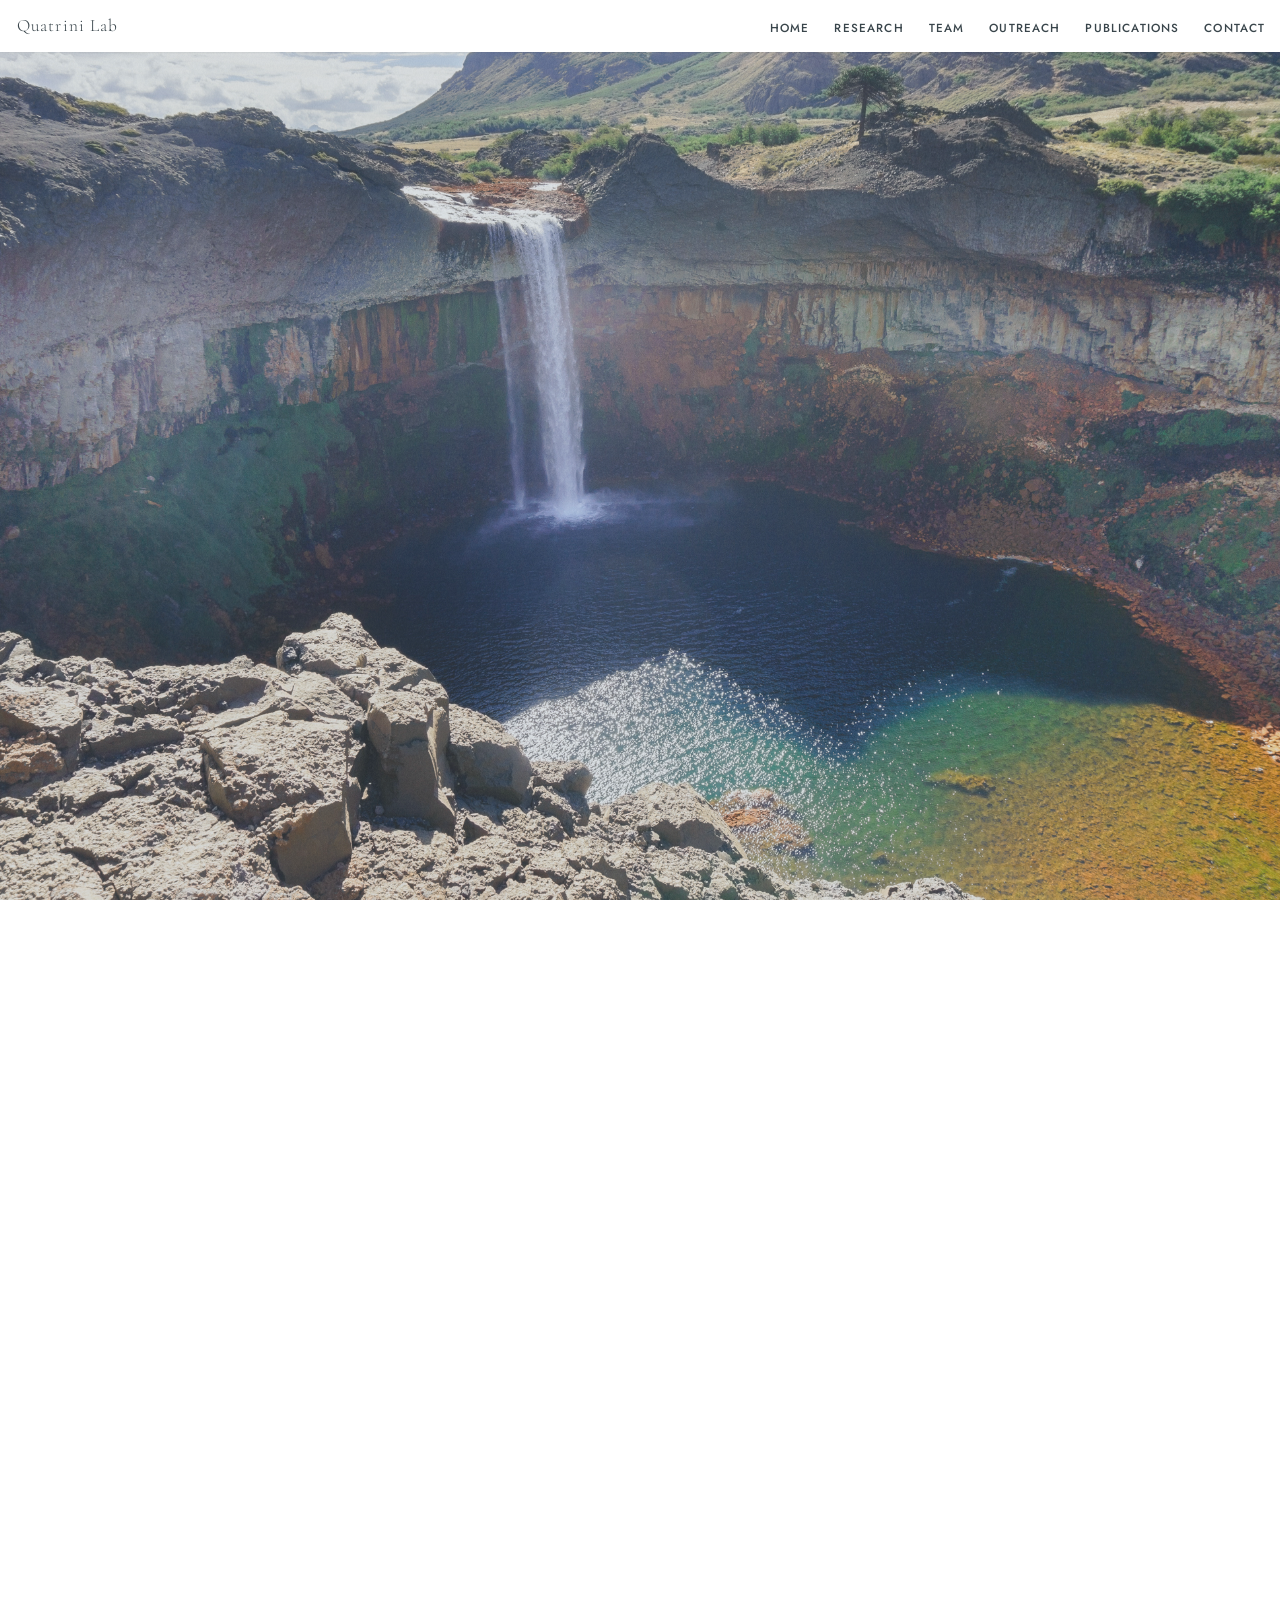
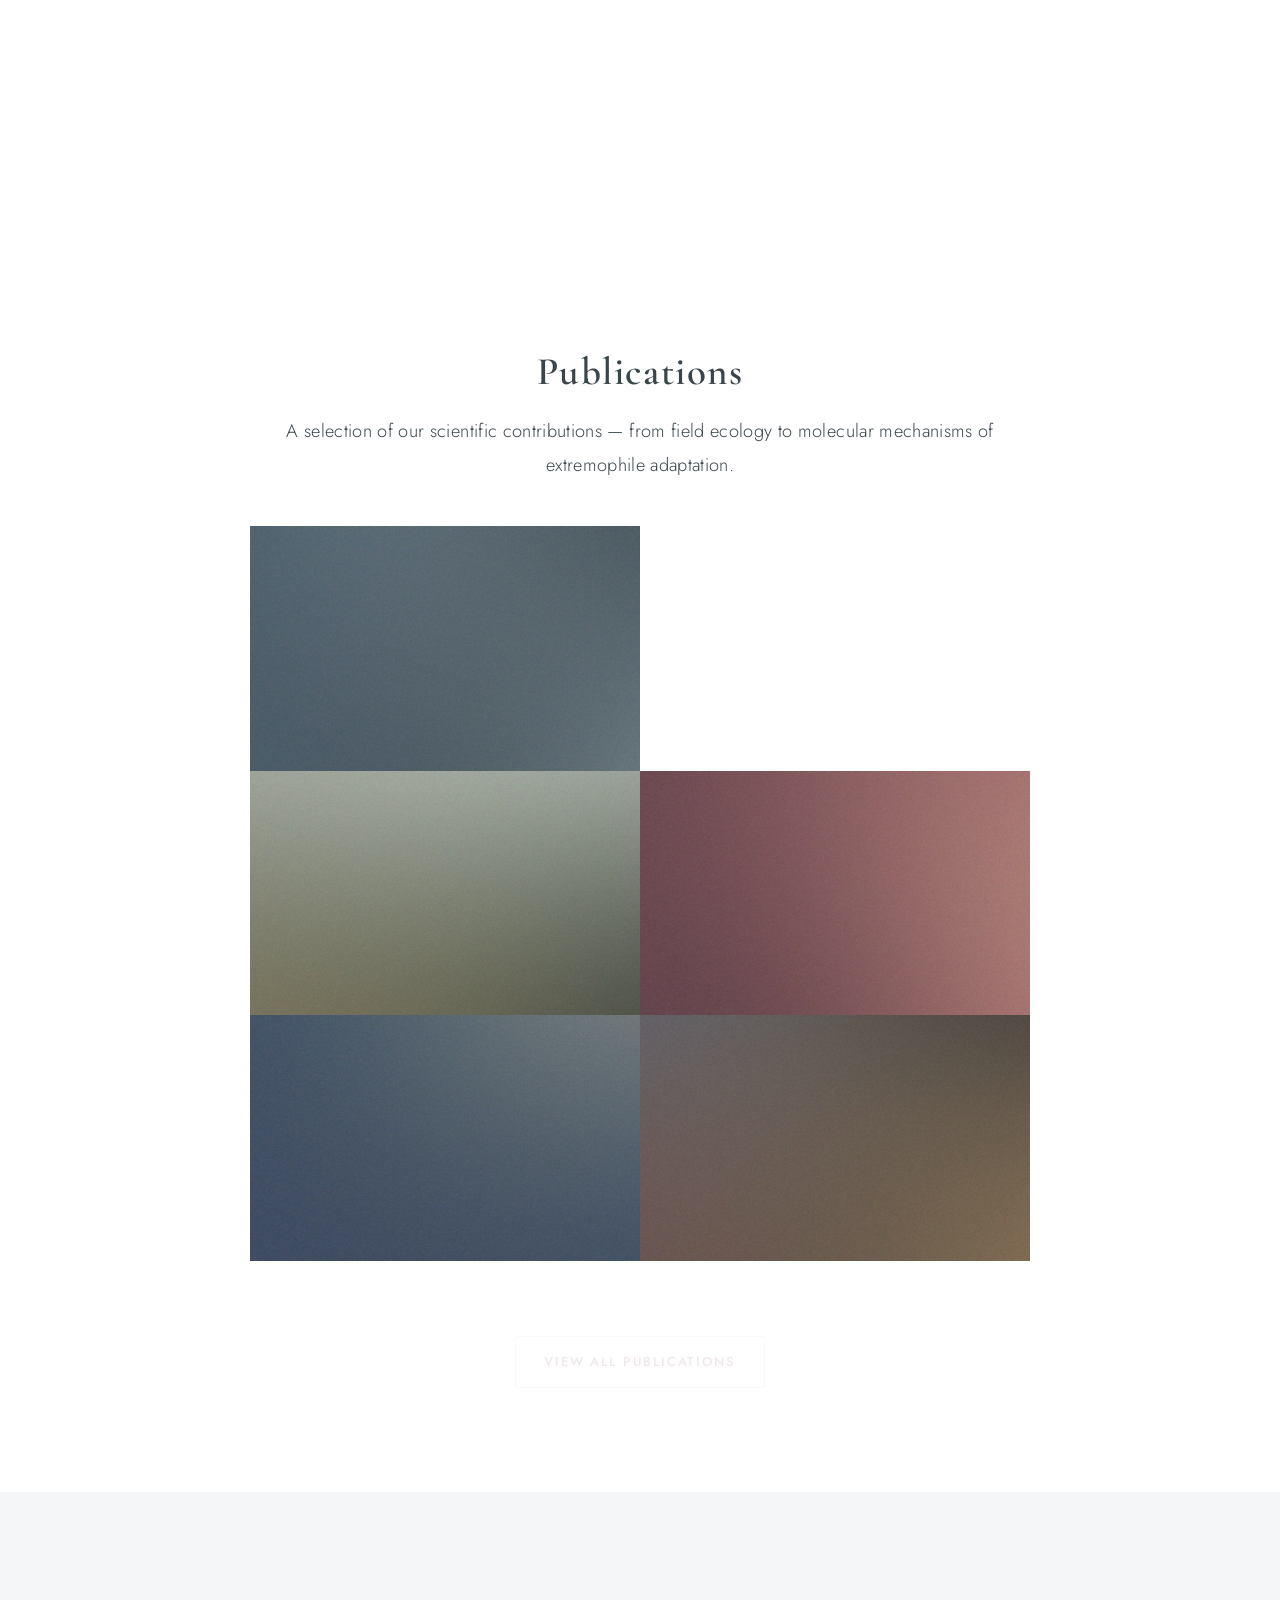
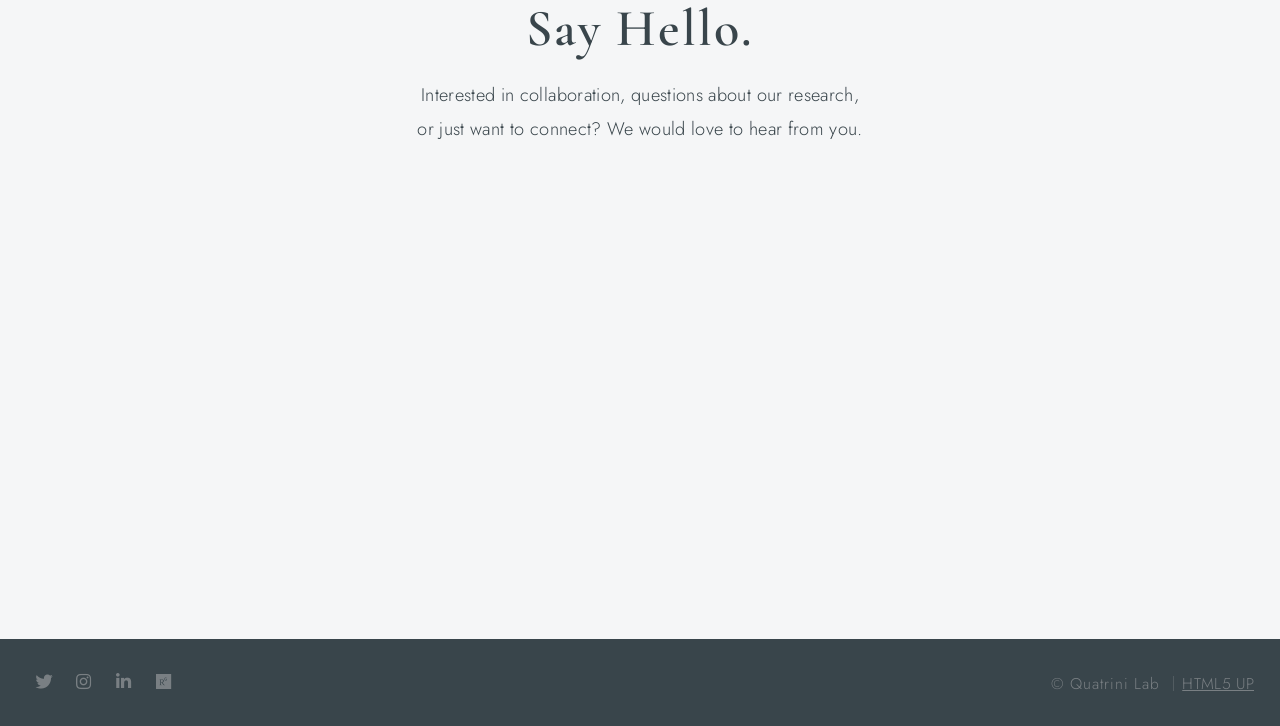
==== commit 7c51ae95: "first update" ====
--- a/index.html
+++ b/index.html
@@ -199,7 +199,7 @@
 						</div>
 
 					<div style="text-align:center; margin-top:3em;">
-						<a href="publications.html" class="section-btn" style="border-color:rgba(0,0,0,0.35); color:#333;">
+						<a href="publications.html" class="section-btn" style="border-color:rgba(240, 236, 236, 0.35); color:#f0e9e9;">
 							View All Publications
 						</a>
 					</div>
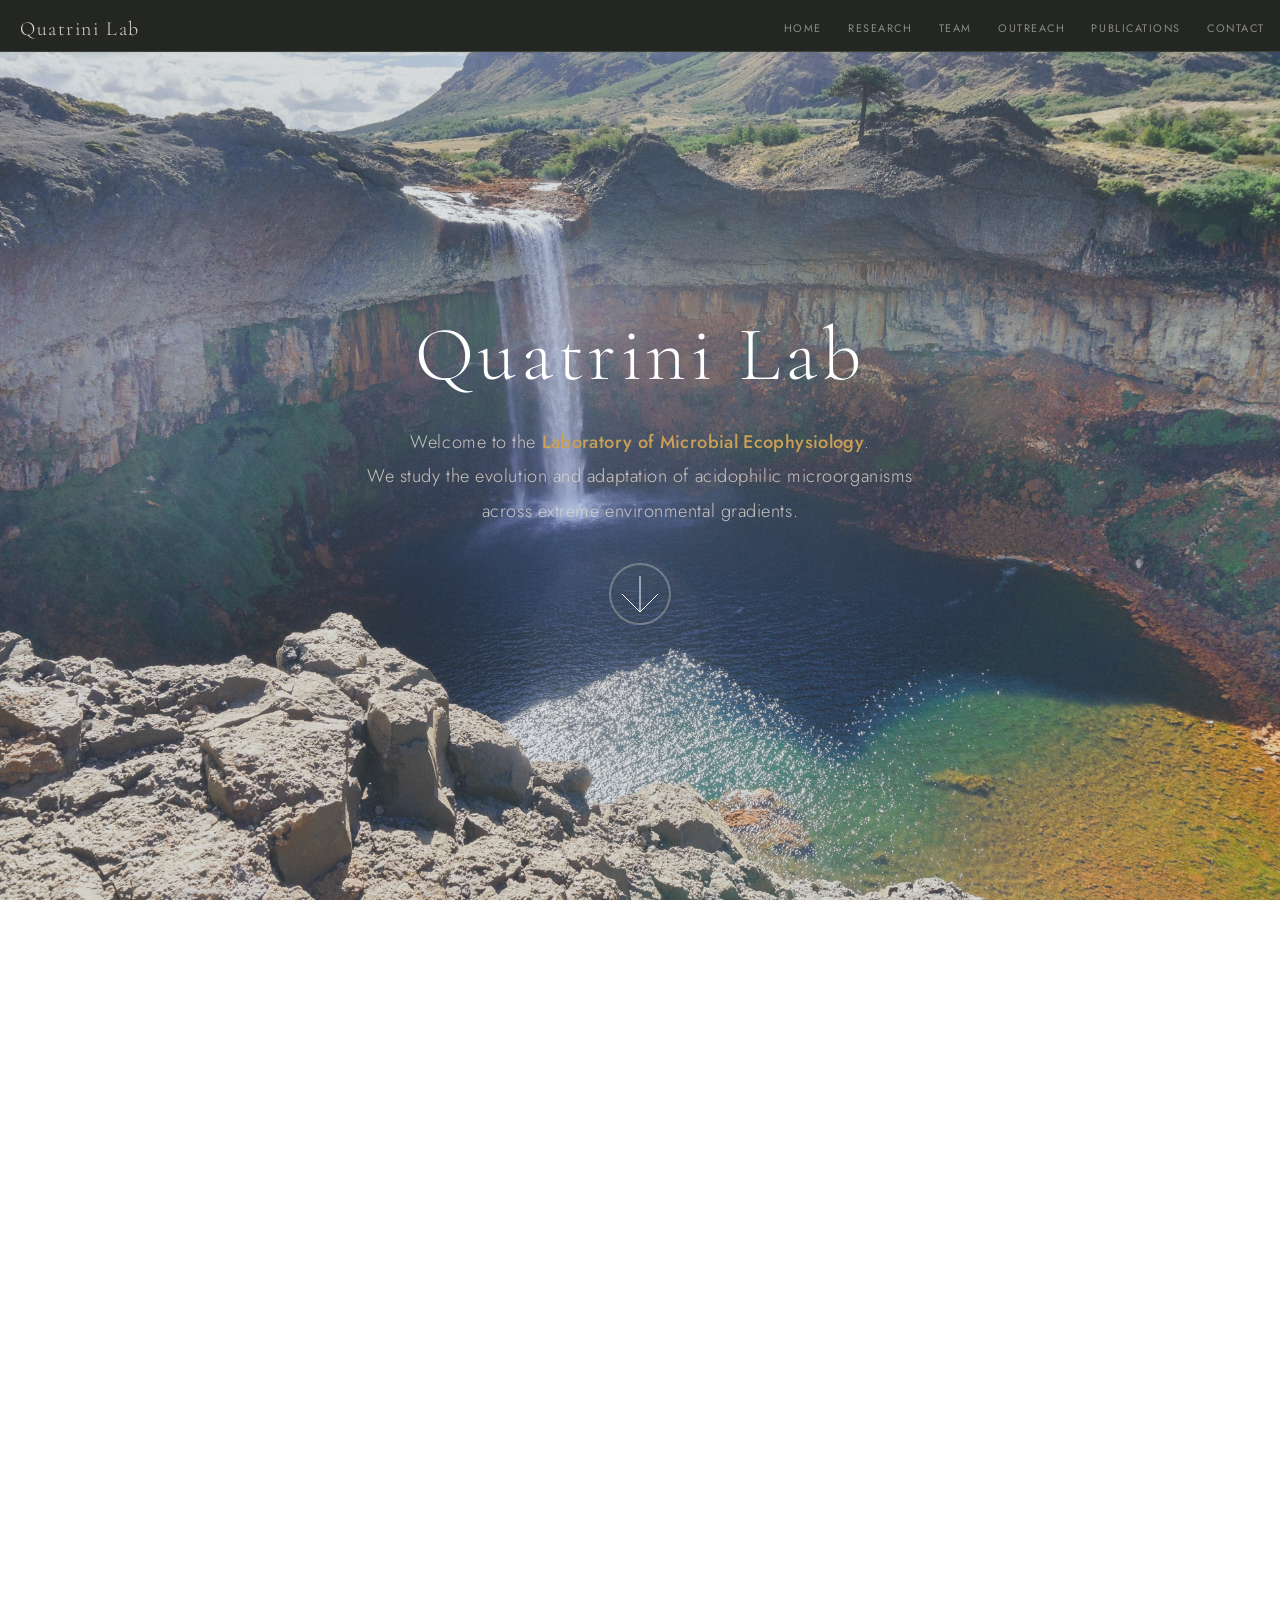
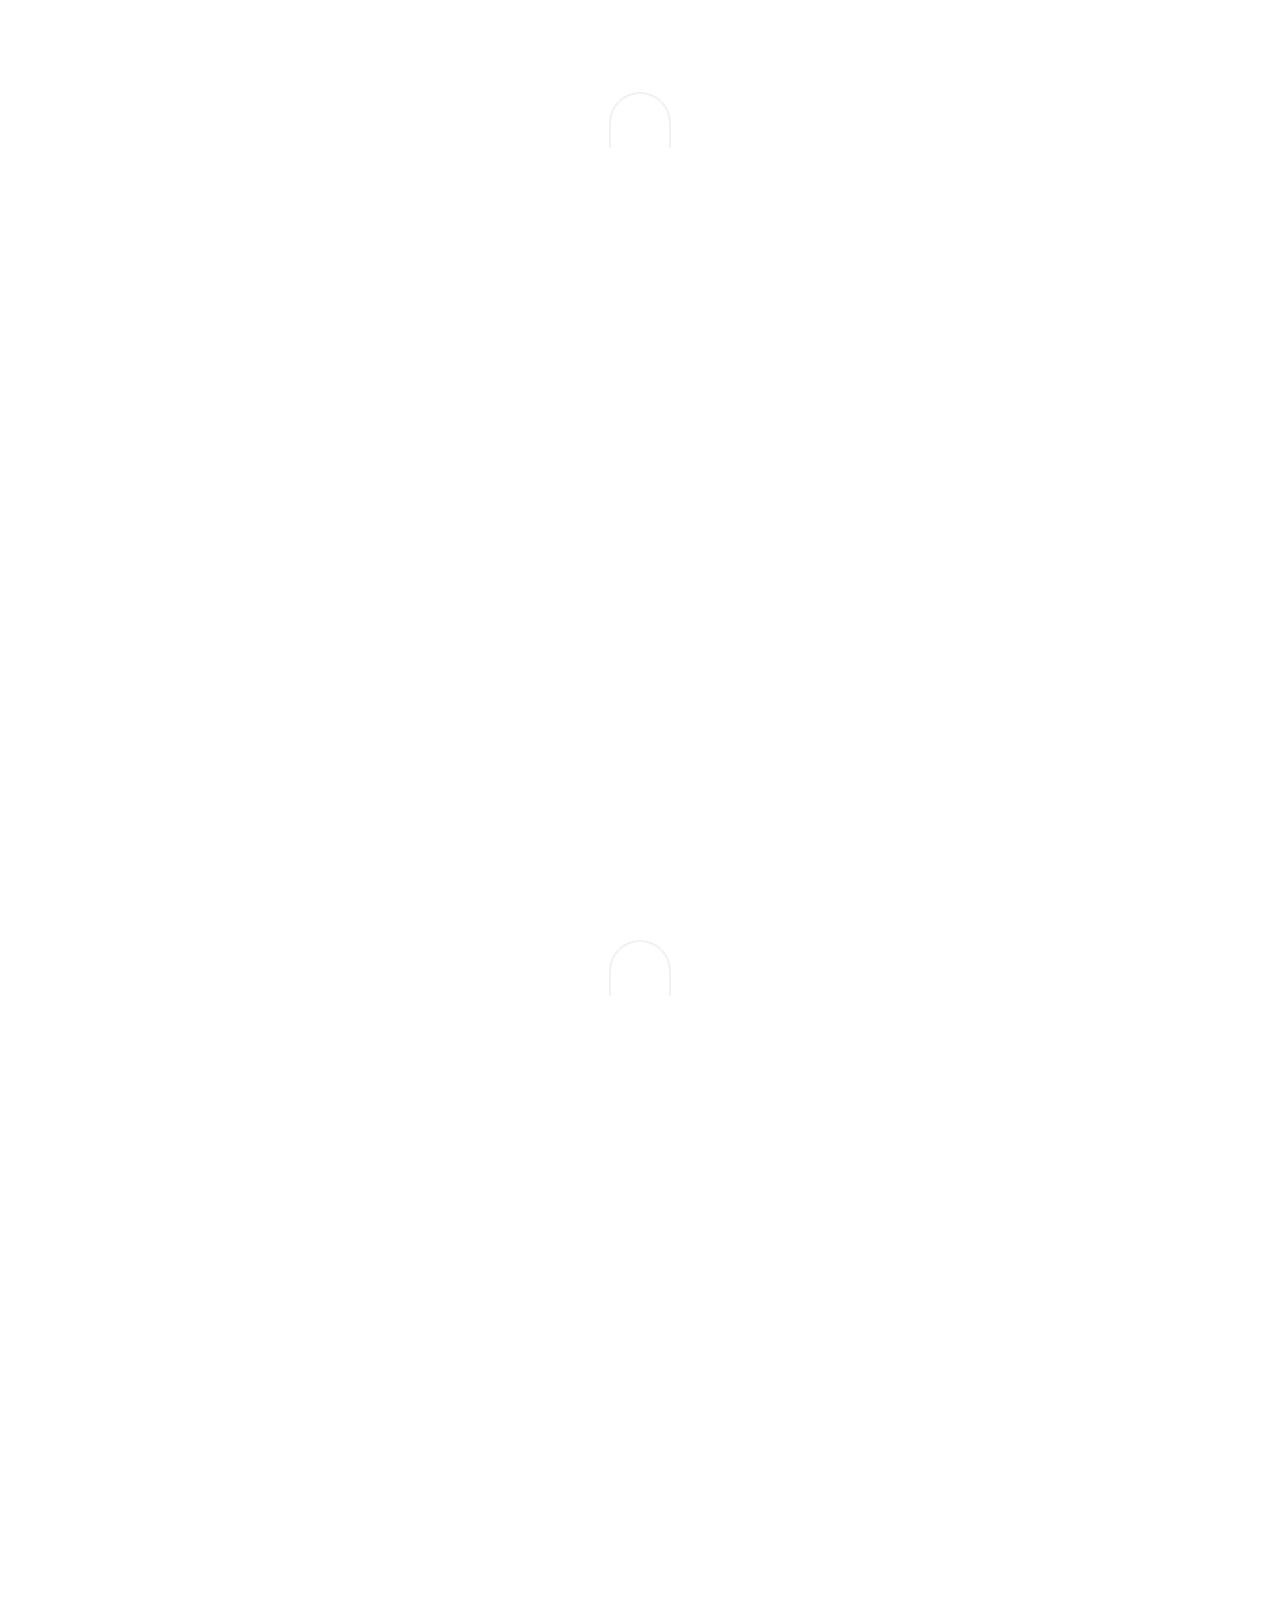
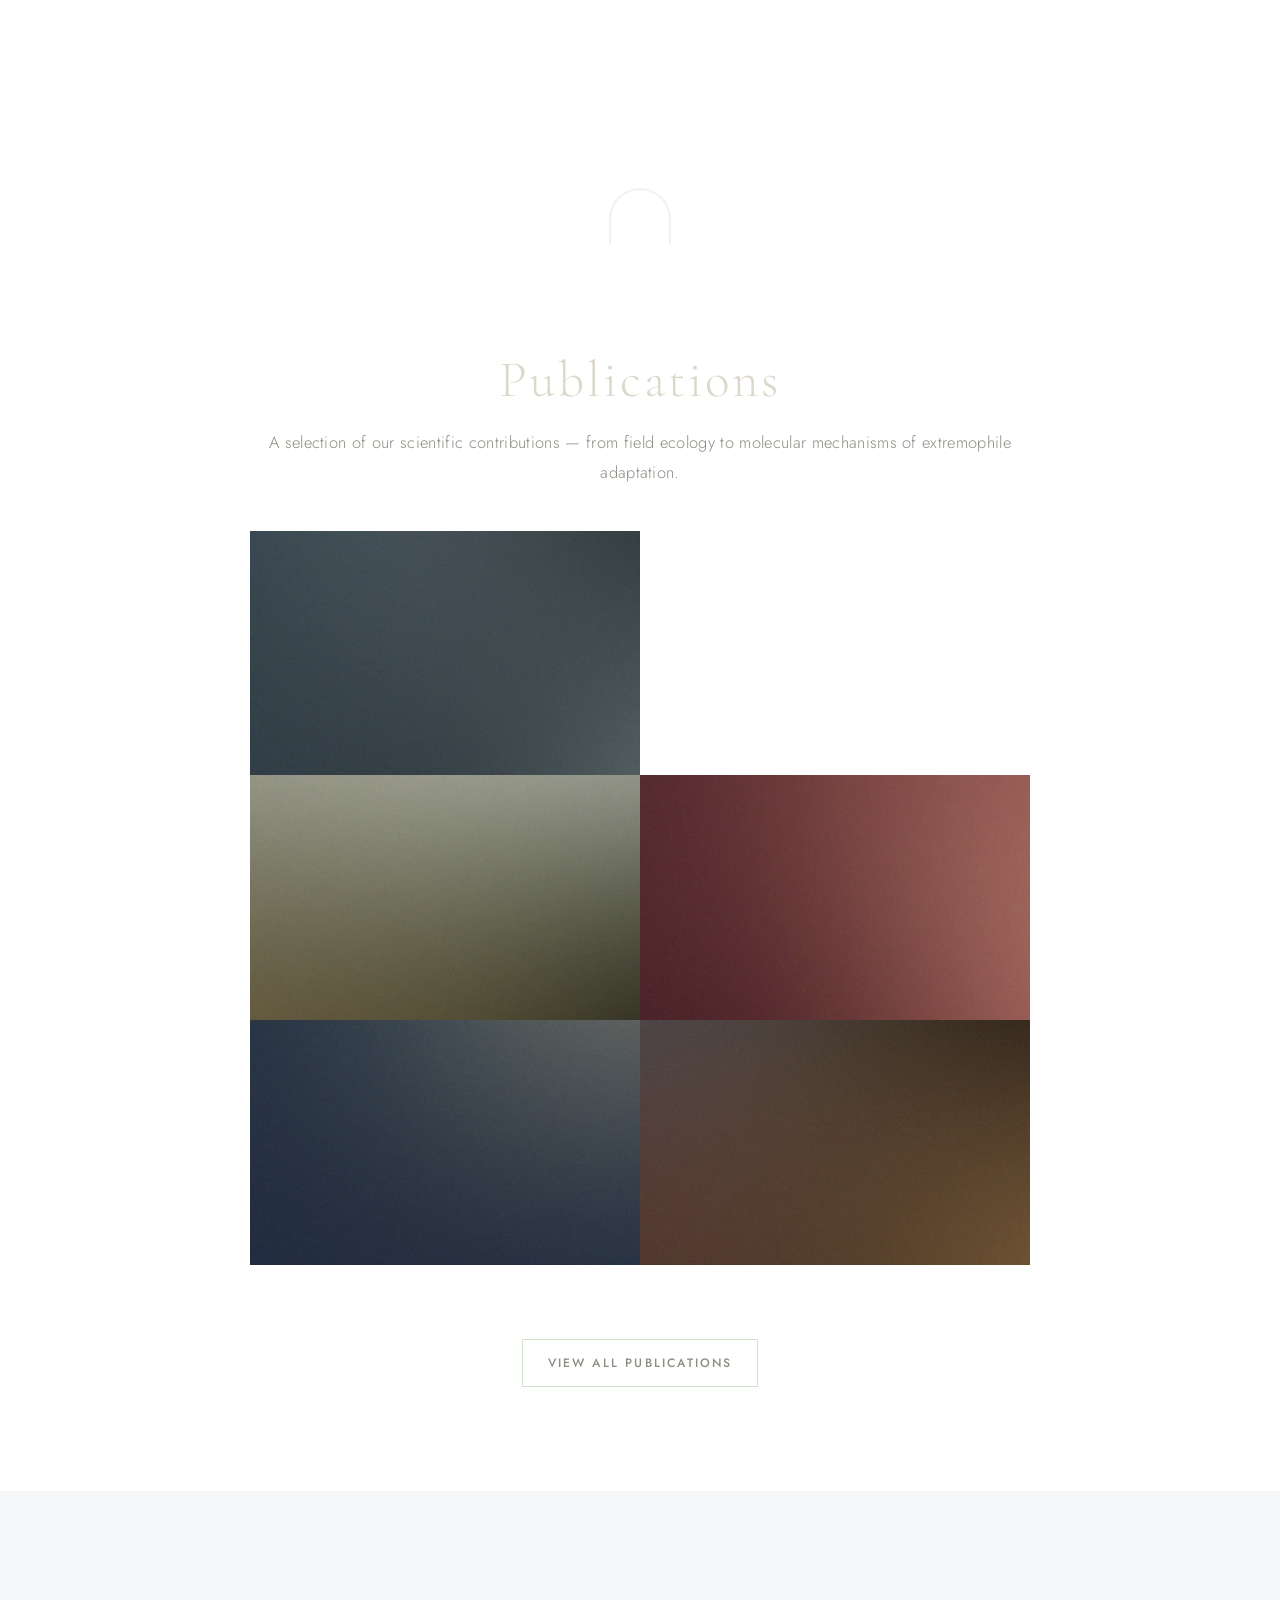
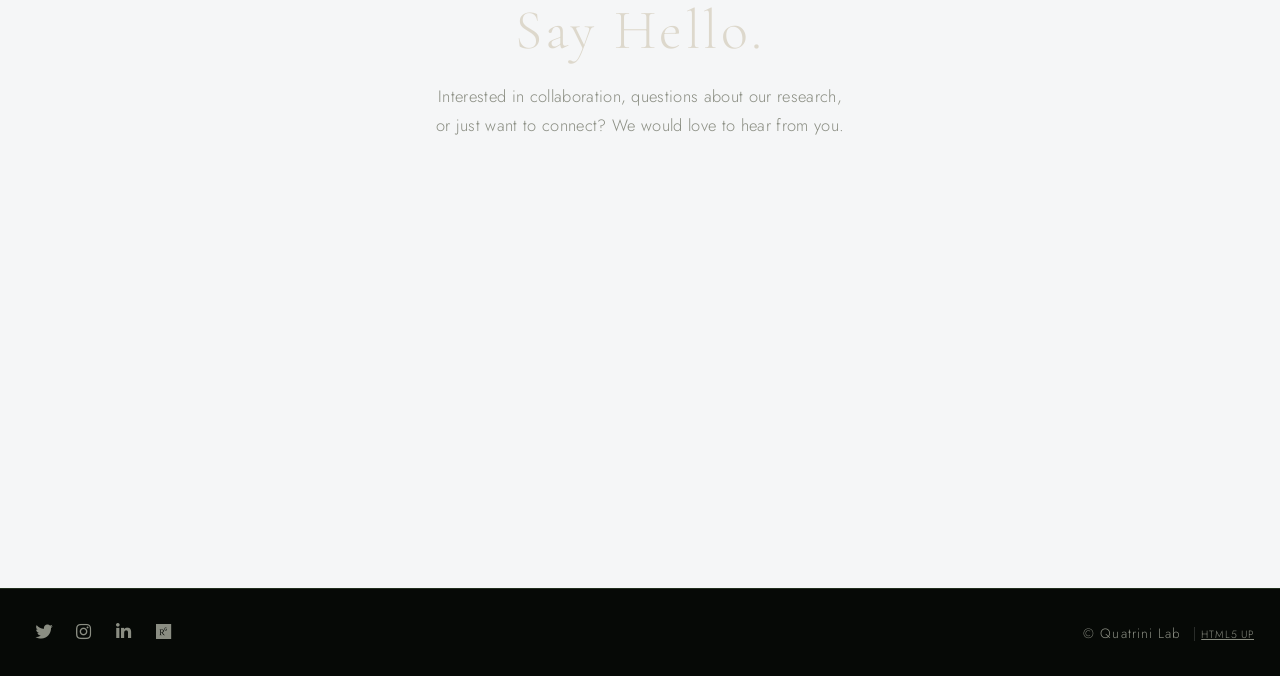
==== commit c0cc1f65: "first update" ====
--- a/index.html
+++ b/index.html
@@ -1,262 +1,523 @@
 <!DOCTYPE HTML>
 <html>
-	<head>
-		<title>Quatrini Lab | Microbial Ecophysiology</title>
-		<meta charset="utf-8" />
-		<meta name="viewport" content="width=device-width, initial-scale=1, user-scalable=no" />
-		<!-- Same Google Fonts as sub-pages -->
-		<link href="https://fonts.googleapis.com/css2?family=Cormorant+Garamond:ital,wght@0,300;0,400;0,600;1,300;1,400&family=Jost:wght@300;400;500;600&display=swap" rel="stylesheet">
-		<link rel="stylesheet" href="assets/css/main.css" />
-		<noscript><link rel="stylesheet" href="assets/css/noscript.css" /></noscript>
-		<style>
-			/* ── Font overrides to match sub-pages ── */
-			body, input, select, textarea {
-				font-family: 'Jost', sans-serif;
-				font-weight: 300;
-				letter-spacing: 0.02em;
-			}
-
-			h1, h2, h3, h4, h5, h6 {
-				font-family: 'Cormorant Garamond', serif;
-				font-weight: 600;
-				letter-spacing: 0.04em;
-			}
-
-			nav ul li a {
-				font-family: 'Jost', sans-serif;
-				font-weight: 500;
-				letter-spacing: 0.1em;
-				text-transform: uppercase;
-				font-size: 0.75em;
-			}
-
-			/* Section subtitle / intro paragraph */
-			.main .content p {
-				font-family: 'Jost', sans-serif;
-				font-weight: 300;
-				line-height: 1.85;
-				font-size: 1.05em;
-			}
-
-			/* Button refinement */
-			.button.style2 {
-				font-family: 'Jost', sans-serif;
-				font-weight: 500;
-				letter-spacing: 0.12em;
-				text-transform: uppercase;
-				font-size: 0.78em;
-			}
-
-			/* Section explore buttons */
-			.section-btn {
-				display: inline-block;
-				margin-top: 1.8em;
-				padding: 0.75em 2.2em;
-				border: 1px solid rgba(255,255,255,0.55);
-				color: #fff;
-				font-family: 'Jost', sans-serif;
-				font-weight: 500;
-				font-size: 0.75em;
-				letter-spacing: 0.14em;
-				text-transform: uppercase;
-				text-decoration: none;
-				transition: background 0.3s ease, border-color 0.3s ease, color 0.3s ease;
-				border-radius: 2px;
-			}
-			.section-btn:hover {
-				background: rgba(255,255,255,0.12);
-				border-color: #fff;
-				color: #fff;
-			}
-
-			/* Outreach section accent */
-			#outreach .box.style2 p {
-				font-family: 'Jost', sans-serif;
-				font-weight: 300;
-			}
-
-			/* Gallery title font */
-			.gallery article .image img {
-				transition: transform 0.4s ease;
-			}
-			.gallery article:hover .image img {
-				transform: scale(1.03);
-			}
-
-			/* Contact header refinement */
-			#contact header h2 {
-				font-size: 3em;
-			}
-		</style>
-	</head>
-	<body class="is-preload">
-
-		<!-- Header -->
-			<header id="header">
-				<h1 style="font-family:'Cormorant Garamond',serif; font-weight:300; letter-spacing:0.06em;">
-					Quatrini Lab
-				</h1>
-				<nav>
-					<ul>
-						<li><a href="#intro">Home</a></li>
-						<li><a href="#research">Research</a></li>
-						<li><a href="#team">Team</a></li>
-						<li><a href="#outreach">Outreach</a></li>
-						<li><a href="#work">Publications</a></li>
-						<li><a href="#contact">Contact</a></li>
-					</ul>
-				</nav>
-			</header>
-
-		<!-- Intro -->
-			<section id="intro" class="main style1 dark fullscreen">
-				<div class="content">
-					<header>
-						<h2>Quatrini Lab</h2>
-					</header>
-					<p>Welcome to the <strong>Laboratory of Microbial Ecophysiology</strong>.<br />
-					We study the evolution and adaptation of acidophilic microorganisms<br />
-					across extreme environmental gradients.</p>
-					<footer>
-						<a href="#research" class="button style2 down">Discover</a>
-					</footer>
-				</div>
-			</section>
-
-		<!-- Research (formerly #two, now comes FIRST) -->
-			<section id="research" class="main style2 left dark fullscreen">
-				<div class="content box style2">
-					<header>
-						<h2>Our Research</h2>
-					</header>
-					<p>We investigate microbial ecophysiology and evolution in extreme environments,
-					focusing on acidophilic communities, metabolic adaptation, and the
-					molecular mechanisms that allow life to thrive where few organisms can survive.</p>
-					<a href="research.html" class="section-btn">Explore Research</a>
-				</div>
-				<a href="#team" class="button style2 down anchored">Next</a>
-			</section>
-
-		<!-- Team (formerly #one, now comes SECOND) -->
-			<section id="team" class="main style2 right dark fullscreen">
-				<div class="content box style2">
-					<header>
-						<h2>Our Team</h2>
-					</header>
-					<p>We are a multidisciplinary group of scientists passionate about
-					microbiology, evolution, and extreme environments. Our team combines
-					molecular biology, bioinformatics, and field ecology to understand
-					the limits of life.</p>
-					<a href="team.html" class="section-btn">Meet the Team</a>
-				</div>
-				<a href="#outreach" class="button style2 down anchored">Next</a>
-			</section>
-
-		<!-- Outreach (NEW section) -->
-			<section id="outreach" class="main style2 left dark fullscreen">
-				<div class="content box style2">
-					<header>
-						<h2>Outreach</h2>
-					</header>
-					<p>Science belongs to everyone. We are committed to communicating our research
-					beyond the laboratory — through public talks, science writing, educational
-					workshops, and community engagement. Bridging the gap between cutting-edge
-					microbial science and society.</p>
-					<a href="outreach.html" class="section-btn">See Our Outreach</a>
-				</div>
-				<a href="#work" class="button style2 down anchored">Next</a>
-			</section>
-
-		<!-- Publications (formerly #work) -->
-			<section id="work" class="main style3 primary">
-				<div class="content">
-					<header>
-						<h2>Publications</h2>
-						<p>A selection of our scientific contributions — from field ecology
-						to molecular mechanisms of extremophile adaptation.</p>
-					</header>
-
-					<!-- Gallery -->
-						<div class="gallery">
-							<article class="from-left">
-								<a href="images/fulls/01.jpg" class="image fit"><img src="images/thumbs/01.jpg" title="The Anonymous Red" alt="" /></a>
-							</article>
-							<article class="from-right">
-								<a href="images/fulls/02.jpg" class="image fit"><img src="images/thumbs/02.jpg" title="Airchitecture II" alt="" /></a>
-							</article>
-							<article class="from-left">
-								<a href="images/fulls/03.jpg" class="image fit"><img src="images/thumbs/03.jpg" title="Air Lounge" alt="" /></a>
-							</article>
-							<article class="from-right">
-								<a href="images/fulls/04.jpg" class="image fit"><img src="images/thumbs/04.jpg" title="Carry on" alt="" /></a>
-							</article>
-							<article class="from-left">
-								<a href="images/fulls/05.jpg" class="image fit"><img src="images/thumbs/05.jpg" title="The sparkling shell" alt="" /></a>
-							</article>
-							<article class="from-right">
-								<a href="images/fulls/06.jpg" class="image fit"><img src="images/thumbs/06.jpg" title="Bent IX" alt="" /></a>
-							</article>
-						</div>
-
-					<div style="text-align:center; margin-top:3em;">
-						<a href="publications.html" class="section-btn" style="border-color:rgba(240, 236, 236, 0.35); color:#f0e9e9;">
-							View All Publications
-						</a>
-					</div>
-
-				</div>
-			</section>
-
-		<!-- Contact -->
-			<section id="contact" class="main style3 secondary">
-				<div class="content">
-					<header>
-						<h2>Say Hello.</h2>
-						<p>Interested in collaboration, questions about our research,<br />
-						or just want to connect? We would love to hear from you.</p>
-					</header>
-					<div class="box">
-						<form method="post" action="#">
-							<div class="fields">
-								<div class="field half"><input type="text" name="name" placeholder="Name" /></div>
-								<div class="field half"><input type="email" name="email" placeholder="Email" /></div>
-								<div class="field"><textarea name="message" placeholder="Message" rows="6"></textarea></div>
-							</div>
-							<ul class="actions special">
-								<li><input type="submit" value="Send Message" /></li>
-							</ul>
-						</form>
-					</div>
-				</div>
-			</section>
-
-		<!-- Footer -->
-			<footer id="footer">
-				<ul class="icons">
-					<li><a href="#" class="icon brands fa-twitter"><span class="label">Twitter</span></a></li>
-					<li><a href="#" class="icon brands fa-instagram"><span class="label">Instagram</span></a></li>
-					<li><a href="#" class="icon brands fa-linkedin-in"><span class="label">LinkedIn</span></a></li>
-					<li><a href="#" class="icon brands fa-researchgate"><span class="label">ResearchGate</span></a></li>
-				</ul>
-				<ul class="menu">
-					<li style="font-family:'Jost',sans-serif; font-weight:300; letter-spacing:0.06em;">
-						&copy; Quatrini Lab
-					</li>
-					<li>
-						<a href="https://html5up.net" style="font-family:'Jost',sans-serif;">HTML5 UP</a>
-					</li>
-				</ul>
-			</footer>
-
-		<!-- Scripts -->
-			<script src="assets/js/jquery.min.js"></script>
-			<script src="assets/js/jquery.poptrox.min.js"></script>
-			<script src="assets/js/jquery.scrolly.min.js"></script>
-			<script src="assets/js/jquery.scrollex.min.js"></script>
-			<script src="assets/js/browser.min.js"></script>
-			<script src="assets/js/breakpoints.min.js"></script>
-			<script src="assets/js/util.js"></script>
-			<script src="assets/js/main.js"></script>
-
-	</body>
+  <head>
+    <title>Quatrini Lab | Microbial Ecophysiology</title>
+    <meta charset="utf-8" />
+    <meta name="viewport" content="width=device-width, initial-scale=1, user-scalable=no" />
+    <link href="https://fonts.googleapis.com/css2?family=Cormorant+Garamond:ital,wght@0,300;0,400;0,600;1,300;1,400&family=Jost:wght@300;400;500;600&display=swap" rel="stylesheet">
+    <link rel="stylesheet" href="assets/css/main.css" />
+    <noscript><link rel="stylesheet" href="assets/css/noscript.css" /></noscript>
+    <style>
+
+      /* ─────────────────────────────────────────────
+         SHARED PALETTE — calmer than research page
+         but same geothermal identity
+      ───────────────────────────────────────────── */
+      :root {
+        --sage:        #7aac6e;        /* muted acid green  */
+        --amber:       #c9a055;        /* warm sulfur amber */
+        --rust:        #a84e2a;        /* iron rust         */
+        --text-main:   #ddd8cc;        /* warm off-white    */
+        --text-muted:  #8a8d82;        /* muted grey-green  */
+        --box-bg:      rgba(8, 12, 8, 0.80);   /* dark overlay      */
+        --box-border:  rgba(122, 172, 110, 0.22);
+        --box-border-hover: rgba(122, 172, 110, 0.50);
+      }
+
+      /* ─────────────────────────────────────────────
+         GLOBAL FONT OVERRIDE — Jost everywhere
+      ───────────────────────────────────────────── */
+      *,
+      body,
+      input,
+      select,
+      textarea,
+      button,
+      p,
+      li,
+      span,
+      div {
+        font-family: 'Jost', sans-serif !important;
+        font-weight: 300;
+        letter-spacing: 0.02em;
+      }
+
+      /* Headings: Cormorant Garamond */
+      h1, h2, h3, h4, h5, h6 {
+        font-family: 'Cormorant Garamond', serif !important;
+        font-weight: 400 !important;
+        letter-spacing: 0.04em;
+      }
+
+      /* ─────────────────────────────────────────────
+         HEADER / NAV
+      ───────────────────────────────────────────── */
+      #header {
+        background: rgba(6, 9, 6, 0.88) !important;
+        backdrop-filter: blur(10px);
+        -webkit-backdrop-filter: blur(10px);
+        border-bottom: 1px solid var(--box-border);
+      }
+
+      #header h1 {
+        font-family: 'Cormorant Garamond', serif !important;
+        font-weight: 300 !important;
+        letter-spacing: 0.08em;
+        color: var(--text-main) !important;
+        font-size: 1.15em;
+      }
+
+      #header nav ul li a {
+        font-family: 'Jost', sans-serif !important;
+        font-weight: 400 !important;
+        letter-spacing: 0.14em;
+        text-transform: uppercase;
+        font-size: 0.7em;
+        color: var(--text-muted) !important;
+        transition: color 0.25s ease;
+        padding: 0 0.6em;
+      }
+
+      #header nav ul li a:hover {
+        color: var(--sage) !important;
+      }
+
+      /* ─────────────────────────────────────────────
+         INTRO HERO — keep background image, refine text
+      ───────────────────────────────────────────── */
+      #intro .content header h2 {
+        font-family: 'Cormorant Garamond', serif !important;
+        font-size: clamp(2.8rem, 6vw, 5rem) !important;
+        font-weight: 300 !important;
+        color: #ffffff !important;
+        letter-spacing: 0.06em;
+        margin-bottom: 0.4em;
+      }
+
+      #intro .content p {
+        font-family: 'Jost', sans-serif !important;
+        font-weight: 300 !important;
+        font-size: 1.05em !important;
+        line-height: 1.9 !important;
+        color: rgba(220, 215, 205, 0.88) !important;
+        letter-spacing: 0.03em;
+      }
+
+      #intro .content p strong {
+        font-weight: 500 !important;
+        color: var(--amber) !important;
+      }
+
+      /* ─────────────────────────────────────────────
+         CONTENT BOXES — research, team, outreach
+         Replacing the generic semi-transparent box
+         with something that matches the research page
+      ───────────────────────────────────────────── */
+      .box.style2 {
+        background: var(--box-bg) !important;
+        border: 1px solid var(--box-border) !important;
+        border-left: 3px solid var(--sage) !important;
+        border-radius: 0 !important;
+        padding: 2.8em 3em !important;
+        transition: border-color 0.3s ease, background 0.3s ease;
+        backdrop-filter: blur(8px);
+        -webkit-backdrop-filter: blur(8px);
+      }
+
+      .box.style2:hover {
+        border-color: var(--box-border-hover) !important;
+        border-left-color: var(--amber) !important;
+        background: rgba(8, 12, 8, 0.88) !important;
+      }
+
+      /* Section tag above each box title — matches research page */
+      .box.style2 header::before {
+        content: attr(data-tag);
+        display: block;
+        font-family: 'Jost', sans-serif !important;
+        font-size: 0.6em;
+        font-weight: 400 !important;
+        letter-spacing: 0.28em;
+        color: var(--sage);
+        text-transform: uppercase;
+        margin-bottom: 0.8em;
+        opacity: 0.85;
+      }
+
+      .box.style2 header h2 {
+        font-family: 'Cormorant Garamond', serif !important;
+        font-size: clamp(1.8rem, 3.5vw, 2.8rem) !important;
+        font-weight: 300 !important;
+        color: var(--text-main) !important;
+        line-height: 1.1;
+        margin-bottom: 0.2em;
+      }
+
+      .box.style2 p {
+        font-family: 'Jost', sans-serif !important;
+        font-weight: 300 !important;
+        font-size: 0.93em !important;
+        line-height: 1.85 !important;
+        color: var(--text-muted) !important;
+        margin-top: 1em;
+      }
+
+      /* ─────────────────────────────────────────────
+         SECTION BUTTONS — matches research page style
+      ───────────────────────────────────────────── */
+      .section-btn {
+        display: inline-block;
+        margin-top: 1.8em;
+        padding: 0.65em 2em;
+        border: 1px solid var(--box-border-hover) !important;
+        color: var(--sage) !important;
+        font-family: 'Jost', sans-serif !important;
+        font-weight: 500 !important;
+        font-size: 0.7em !important;
+        letter-spacing: 0.18em;
+        text-transform: uppercase;
+        text-decoration: none;
+        border-radius: 0;
+        transition: background 0.3s ease, border-color 0.3s ease, color 0.3s ease;
+        background: transparent;
+      }
+
+      .section-btn:hover {
+        background: rgba(122, 172, 110, 0.10) !important;
+        border-color: var(--sage) !important;
+        color: #fff !important;
+      }
+
+      /* Down arrow button */
+      .button.style2.down {
+        font-family: 'Jost', sans-serif !important;
+        font-weight: 400 !important;
+        letter-spacing: 0.16em;
+        font-size: 0.72em !important;
+        border-color: rgba(220, 215, 205, 0.35) !important;
+        color: rgba(220, 215, 205, 0.7) !important;
+      }
+
+      .button.style2.down:hover {
+        border-color: var(--sage) !important;
+        color: var(--sage) !important;
+      }
+
+      /* ─────────────────────────────────────────────
+         PER-SECTION ACCENT COLORS
+         Each box gets a slightly different left border
+         to echo the geothermal gradient palette
+      ───────────────────────────────────────────── */
+      #research .box.style2 {
+        border-left-color: var(--sage) !important;
+      }
+
+      #team .box.style2 {
+        border-left-color: var(--amber) !important;
+      }
+
+      #outreach .box.style2 {
+        border-left-color: var(--rust) !important;
+      }
+
+      /* ─────────────────────────────────────────────
+         PUBLICATIONS SECTION
+      ───────────────────────────────────────────── */
+      #work {
+        background-color: #0b0f0b !important;
+      }
+
+      #work header h2 {
+        font-family: 'Cormorant Garamond', serif !important;
+        font-size: clamp(2rem, 4vw, 3.2rem) !important;
+        font-weight: 300 !important;
+        color: var(--text-main) !important;
+        letter-spacing: 0.06em;
+      }
+
+      #work header p {
+        font-family: 'Jost', sans-serif !important;
+        font-weight: 300 !important;
+        color: var(--text-muted) !important;
+        font-size: 0.95em !important;
+        line-height: 1.8 !important;
+      }
+
+      /* Gallery hover */
+      .gallery article .image img {
+        transition: transform 0.4s ease, filter 0.4s ease;
+        filter: brightness(0.88) saturate(0.9);
+      }
+
+      .gallery article:hover .image img {
+        transform: scale(1.04);
+        filter: brightness(1.0) saturate(1.1);
+      }
+
+      /* Publications button */
+      #work .section-btn {
+        border-color: rgba(122, 172, 110, 0.35) !important;
+        color: var(--text-muted) !important;
+      }
+
+      #work .section-btn:hover {
+        color: var(--sage) !important;
+      }
+
+      /* ─────────────────────────────────────────────
+         CONTACT SECTION
+      ───────────────────────────────────────────── */
+      #contact header h2 {
+        font-family: 'Cormorant Garamond', serif !important;
+        font-size: clamp(2.2rem, 5vw, 3.5rem) !important;
+        font-weight: 300 !important;
+        letter-spacing: 0.06em;
+        color: var(--text-main) !important;
+      }
+
+      #contact header p {
+        font-family: 'Jost', sans-serif !important;
+        color: var(--text-muted) !important;
+        font-size: 0.95em !important;
+        line-height: 1.8 !important;
+      }
+
+      #contact .box {
+        background: var(--box-bg) !important;
+        border: 1px solid var(--box-border) !important;
+        border-radius: 0 !important;
+      }
+
+      #contact input[type="text"],
+      #contact input[type="email"],
+      #contact textarea {
+        font-family: 'Jost', sans-serif !important;
+        font-weight: 300 !important;
+        font-size: 0.88em !important;
+        background: rgba(255,255,255,0.04) !important;
+        border: 1px solid var(--box-border) !important;
+        border-radius: 0 !important;
+        color: var(--text-main) !important;
+        letter-spacing: 0.04em;
+        transition: border-color 0.25s ease;
+      }
+
+      #contact input:focus,
+      #contact textarea:focus {
+        border-color: var(--sage) !important;
+        outline: none;
+      }
+
+      #contact input[type="submit"] {
+        font-family: 'Jost', sans-serif !important;
+        font-weight: 500 !important;
+        letter-spacing: 0.16em;
+        font-size: 0.75em !important;
+        text-transform: uppercase;
+        background: transparent !important;
+        border: 1px solid var(--box-border-hover) !important;
+        color: var(--sage) !important;
+        border-radius: 0 !important;
+        padding: 0.8em 2.5em;
+        cursor: pointer;
+        transition: background 0.3s, border-color 0.3s, color 0.3s;
+      }
+
+      #contact input[type="submit"]:hover {
+        background: rgba(122, 172, 110, 0.10) !important;
+        border-color: var(--sage) !important;
+        color: #fff !important;
+      }
+
+      /* ─────────────────────────────────────────────
+         FOOTER
+      ───────────────────────────────────────────── */
+      #footer {
+        background: #060906 !important;
+        border-top: 1px solid var(--box-border);
+      }
+
+      #footer ul.icons li a {
+        font-family: 'Jost', sans-serif !important;
+        color: var(--text-muted) !important;
+        transition: color 0.25s ease;
+      }
+
+      #footer ul.icons li a:hover {
+        color: var(--sage) !important;
+      }
+
+      #footer ul.menu li,
+      #footer ul.menu li a {
+        font-family: 'Jost', sans-serif !important;
+        font-weight: 300 !important;
+        font-size: 0.78em !important;
+        letter-spacing: 0.08em;
+        color: var(--text-muted) !important;
+      }
+
+      #footer ul.menu li a:hover {
+        color: var(--sage) !important;
+      }
+
+    </style>
+  </head>
+  <body class="is-preload">
+
+    <!-- Header -->
+    <header id="header">
+      <h1>Quatrini Lab</h1>
+      <nav>
+        <ul>
+          <li><a href="#intro">Home</a></li>
+          <li><a href="#research">Research</a></li>
+          <li><a href="#team">Team</a></li>
+          <li><a href="#outreach">Outreach</a></li>
+          <li><a href="#work">Publications</a></li>
+          <li><a href="#contact">Contact</a></li>
+        </ul>
+      </nav>
+    </header>
+
+    <!-- Intro -->
+    <section id="intro" class="main style1 dark fullscreen">
+      <div class="content">
+        <header>
+          <h2>Quatrini Lab</h2>
+        </header>
+        <p>Welcome to the <strong>Laboratory of Microbial Ecophysiology</strong>.<br />
+        We study the evolution and adaptation of acidophilic microorganisms<br />
+        across extreme environmental gradients.</p>
+        <footer>
+          <a href="#research" class="button style2 down">Discover</a>
+        </footer>
+      </div>
+    </section>
+
+    <!-- Research -->
+    <section id="research" class="main style2 left dark fullscreen">
+      <div class="content box style2">
+        <header data-tag="// research program">
+          <h2>Our Research</h2>
+        </header>
+        <p>We investigate microbial ecophysiology and evolution in extreme environments,
+        focusing on acidophilic communities, metabolic adaptation, and the
+        molecular mechanisms that allow life to thrive where few organisms can survive.</p>
+        <a href="research.html" class="section-btn">Explore Research</a>
+      </div>
+      <a href="#team" class="button style2 down anchored">Next</a>
+    </section>
+
+    <!-- Team -->
+    <section id="team" class="main style2 right dark fullscreen">
+      <div class="content box style2">
+        <header data-tag="// people">
+          <h2>Our Team</h2>
+        </header>
+        <p>We are a multidisciplinary group of scientists passionate about
+        microbiology, evolution, and extreme environments. Our team combines
+        molecular biology, bioinformatics, and field ecology to understand
+        the limits of life.</p>
+        <a href="team.html" class="section-btn">Meet the Team</a>
+      </div>
+      <a href="#outreach" class="button style2 down anchored">Next</a>
+    </section>
+
+    <!-- Outreach -->
+    <section id="outreach" class="main style2 left dark fullscreen">
+      <div class="content box style2">
+        <header data-tag="// science communication">
+          <h2>Outreach</h2>
+        </header>
+        <p>Science belongs to everyone. We are committed to communicating our research
+        beyond the laboratory — through public talks, science writing, educational
+        workshops, and community engagement. Bridging the gap between cutting-edge
+        microbial science and society.</p>
+        <a href="outreach.html" class="section-btn">See Our Outreach</a>
+      </div>
+      <a href="#work" class="button style2 down anchored">Next</a>
+    </section>
+
+    <!-- Publications -->
+    <section id="work" class="main style3 primary">
+      <div class="content">
+        <header>
+          <h2>Publications</h2>
+          <p>A selection of our scientific contributions — from field ecology
+          to molecular mechanisms of extremophile adaptation.</p>
+        </header>
+        <div class="gallery">
+          <article class="from-left">
+            <a href="images/fulls/01.jpg" class="image fit"><img src="images/thumbs/01.jpg" title="Publication 01" alt="" /></a>
+          </article>
+          <article class="from-right">
+            <a href="images/fulls/02.jpg" class="image fit"><img src="images/thumbs/02.jpg" title="Publication 02" alt="" /></a>
+          </article>
+          <article class="from-left">
+            <a href="images/fulls/03.jpg" class="image fit"><img src="images/thumbs/03.jpg" title="Publication 03" alt="" /></a>
+          </article>
+          <article class="from-right">
+            <a href="images/fulls/04.jpg" class="image fit"><img src="images/thumbs/04.jpg" title="Publication 04" alt="" /></a>
+          </article>
+          <article class="from-left">
+            <a href="images/fulls/05.jpg" class="image fit"><img src="images/thumbs/05.jpg" title="Publication 05" alt="" /></a>
+          </article>
+          <article class="from-right">
+            <a href="images/fulls/06.jpg" class="image fit"><img src="images/thumbs/06.jpg" title="Publication 06" alt="" /></a>
+          </article>
+        </div>
+        <div style="text-align:center; margin-top:3em;">
+          <a href="publications.html" class="section-btn">View All Publications</a>
+        </div>
+      </div>
+    </section>
+
+    <!-- Contact -->
+    <section id="contact" class="main style3 secondary">
+      <div class="content">
+        <header>
+          <h2>Say Hello.</h2>
+          <p>Interested in collaboration, questions about our research,<br />
+          or just want to connect? We would love to hear from you.</p>
+        </header>
+        <div class="box">
+          <form method="post" action="#">
+            <div class="fields">
+              <div class="field half"><input type="text" name="name" placeholder="Name" /></div>
+              <div class="field half"><input type="email" name="email" placeholder="Email" /></div>
+              <div class="field"><textarea name="message" placeholder="Message" rows="6"></textarea></div>
+            </div>
+            <ul class="actions special">
+              <li><input type="submit" value="Send Message" /></li>
+            </ul>
+          </form>
+        </div>
+      </div>
+    </section>
+
+    <!-- Footer -->
+    <footer id="footer">
+      <ul class="icons">
+        <li><a href="#" class="icon brands fa-twitter"><span class="label">Twitter</span></a></li>
+        <li><a href="#" class="icon brands fa-instagram"><span class="label">Instagram</span></a></li>
+        <li><a href="#" class="icon brands fa-linkedin-in"><span class="label">LinkedIn</span></a></li>
+        <li><a href="#" class="icon brands fa-researchgate"><span class="label">ResearchGate</span></a></li>
+      </ul>
+      <ul class="menu">
+        <li>&copy; Quatrini Lab</li>
+        <li><a href="https://html5up.net">HTML5 UP</a></li>
+      </ul>
+    </footer>
+
+    <!-- Scripts — unchanged, required by HTML5UP -->
+    <script src="assets/js/jquery.min.js"></script>
+    <script src="assets/js/jquery.poptrox.min.js"></script>
+    <script src="assets/js/jquery.scrolly.min.js"></script>
+    <script src="assets/js/jquery.scrollex.min.js"></script>
+    <script src="assets/js/browser.min.js"></script>
+    <script src="assets/js/breakpoints.min.js"></script>
+    <script src="assets/js/util.js"></script>
+    <script src="assets/js/main.js"></script>
+
+  </body>
 </html>
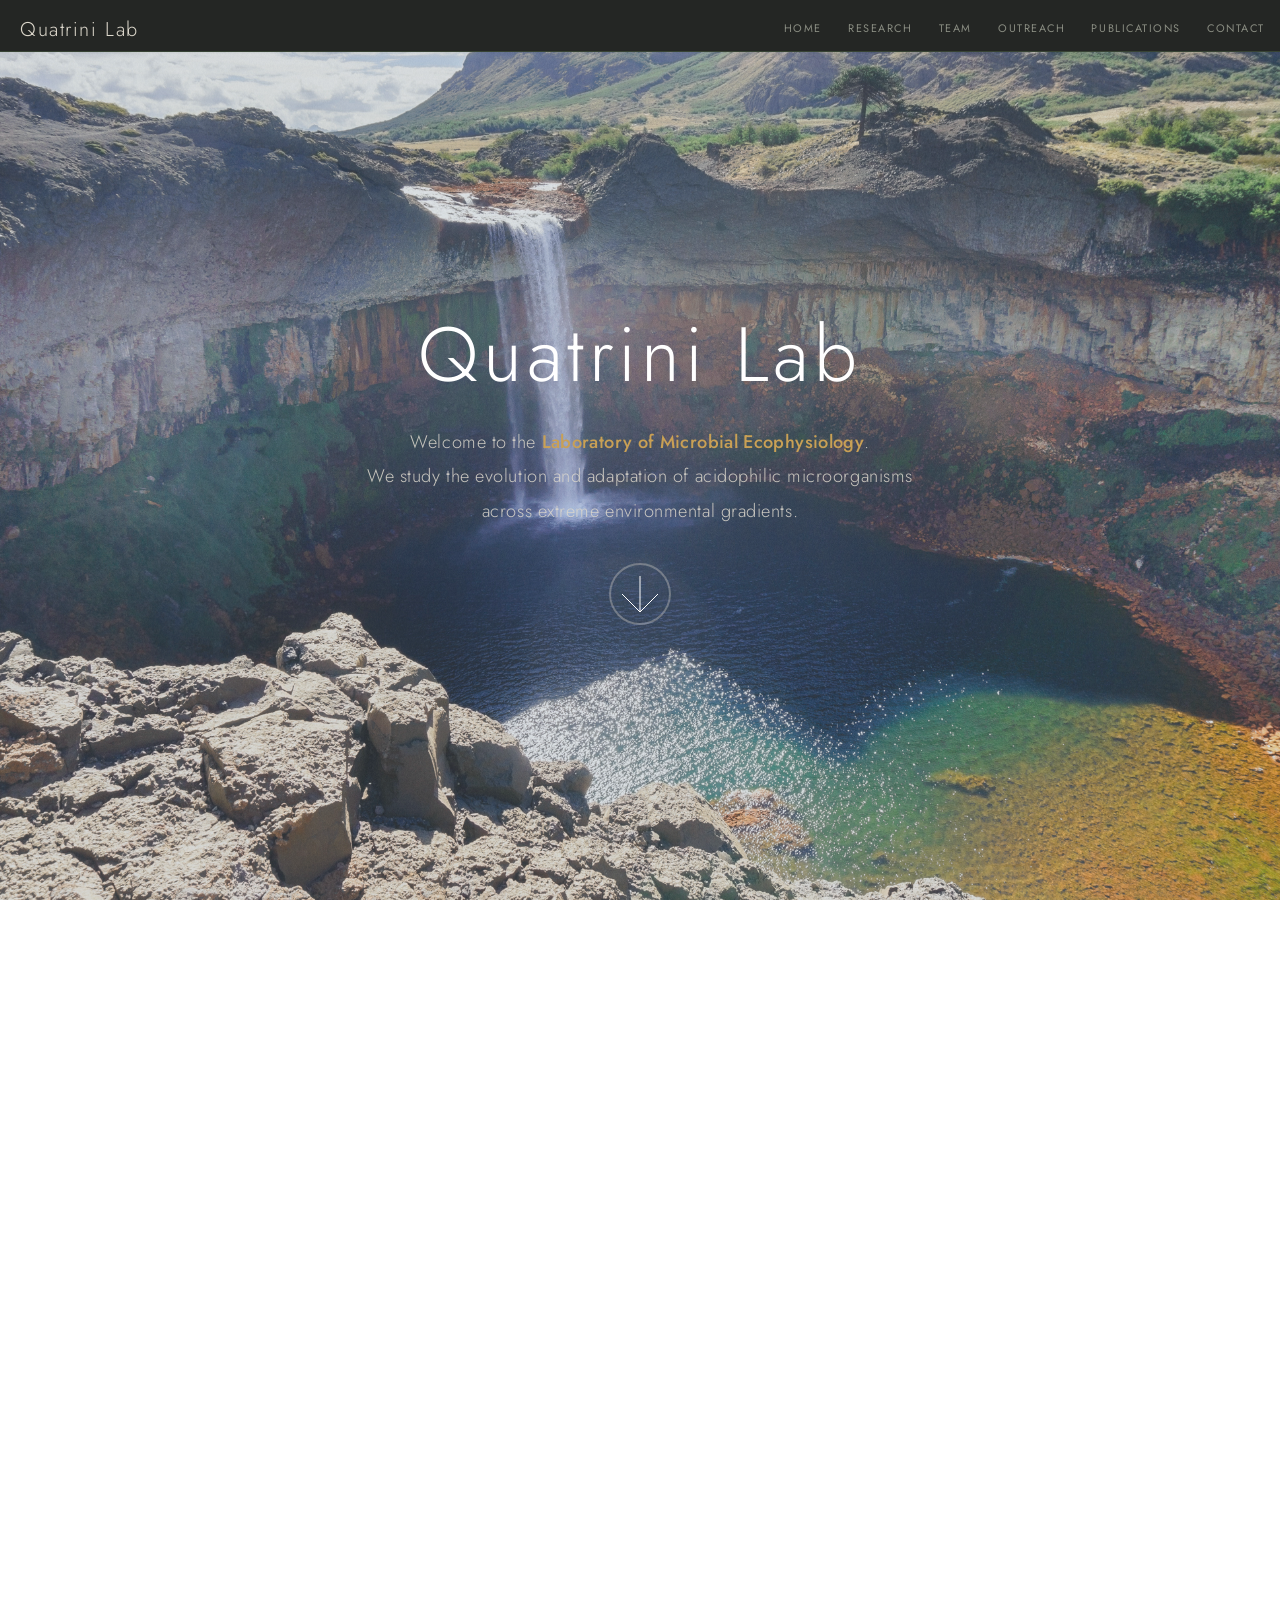
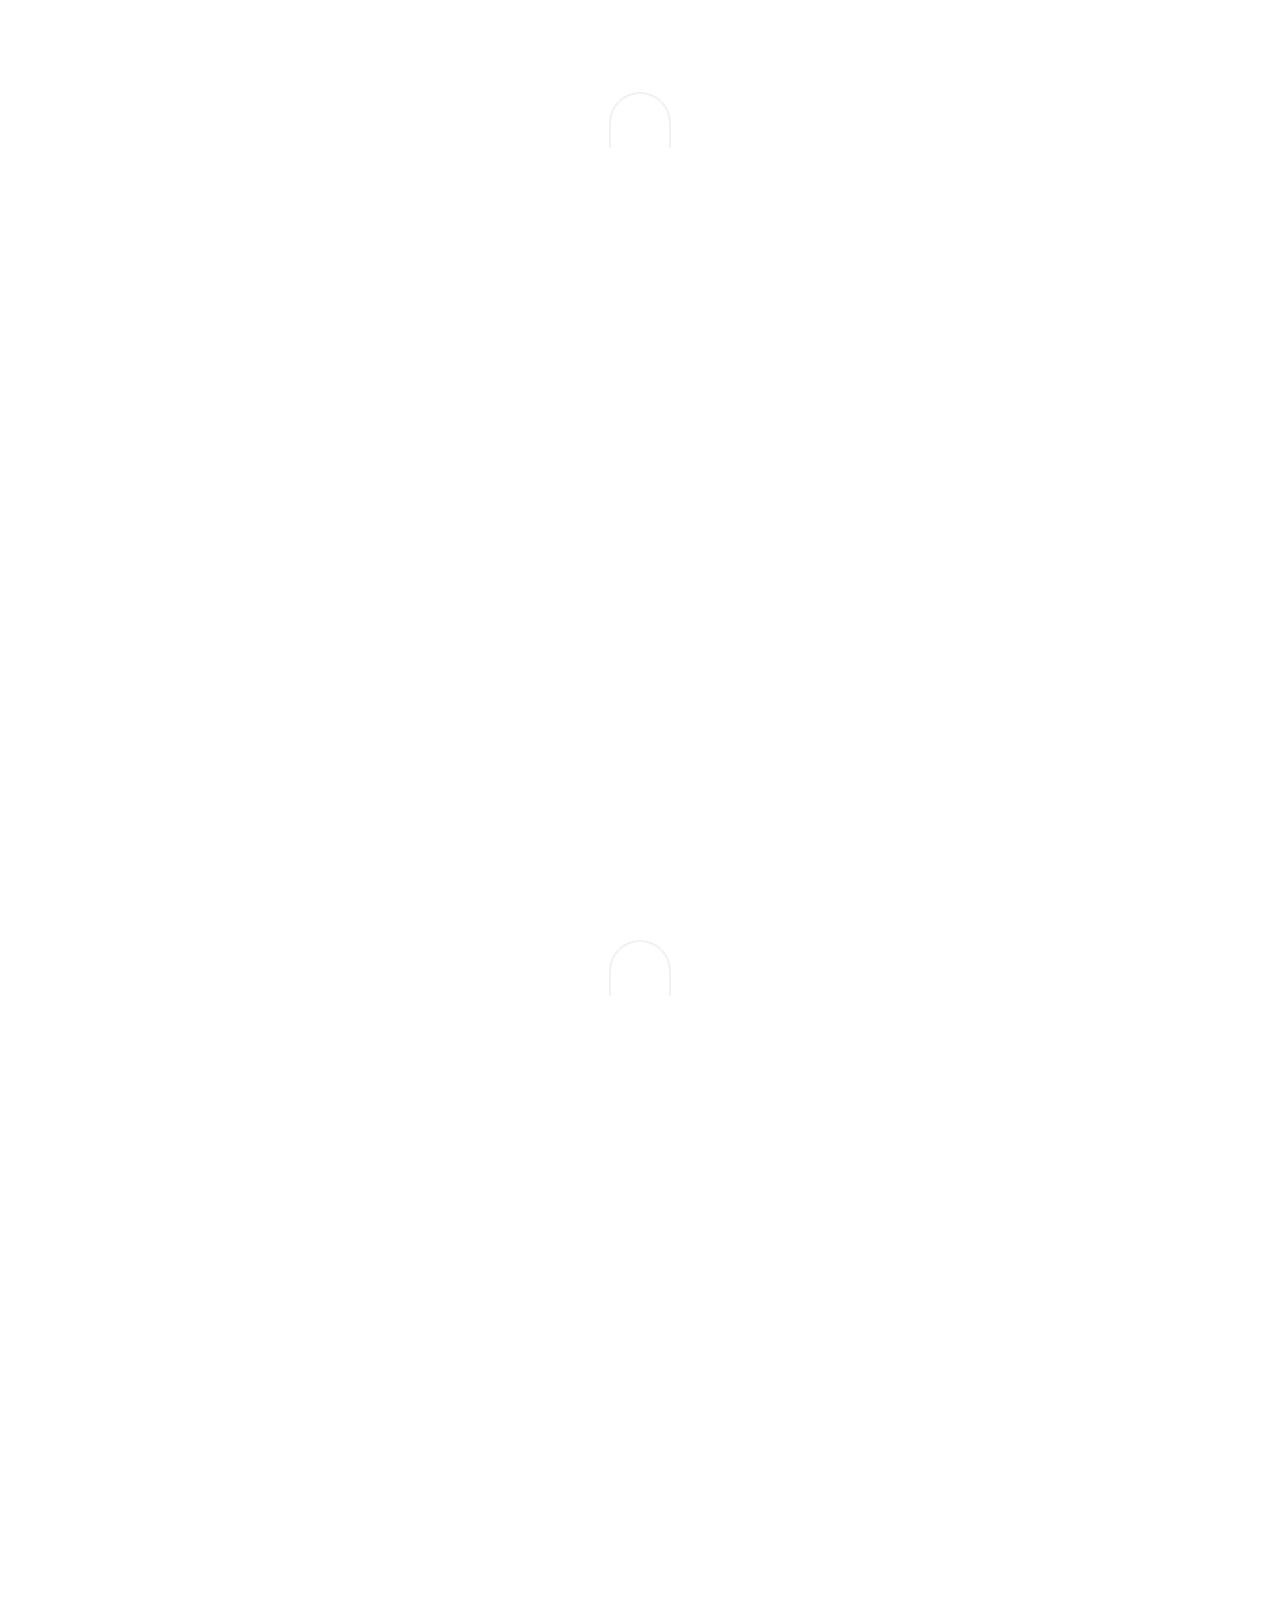
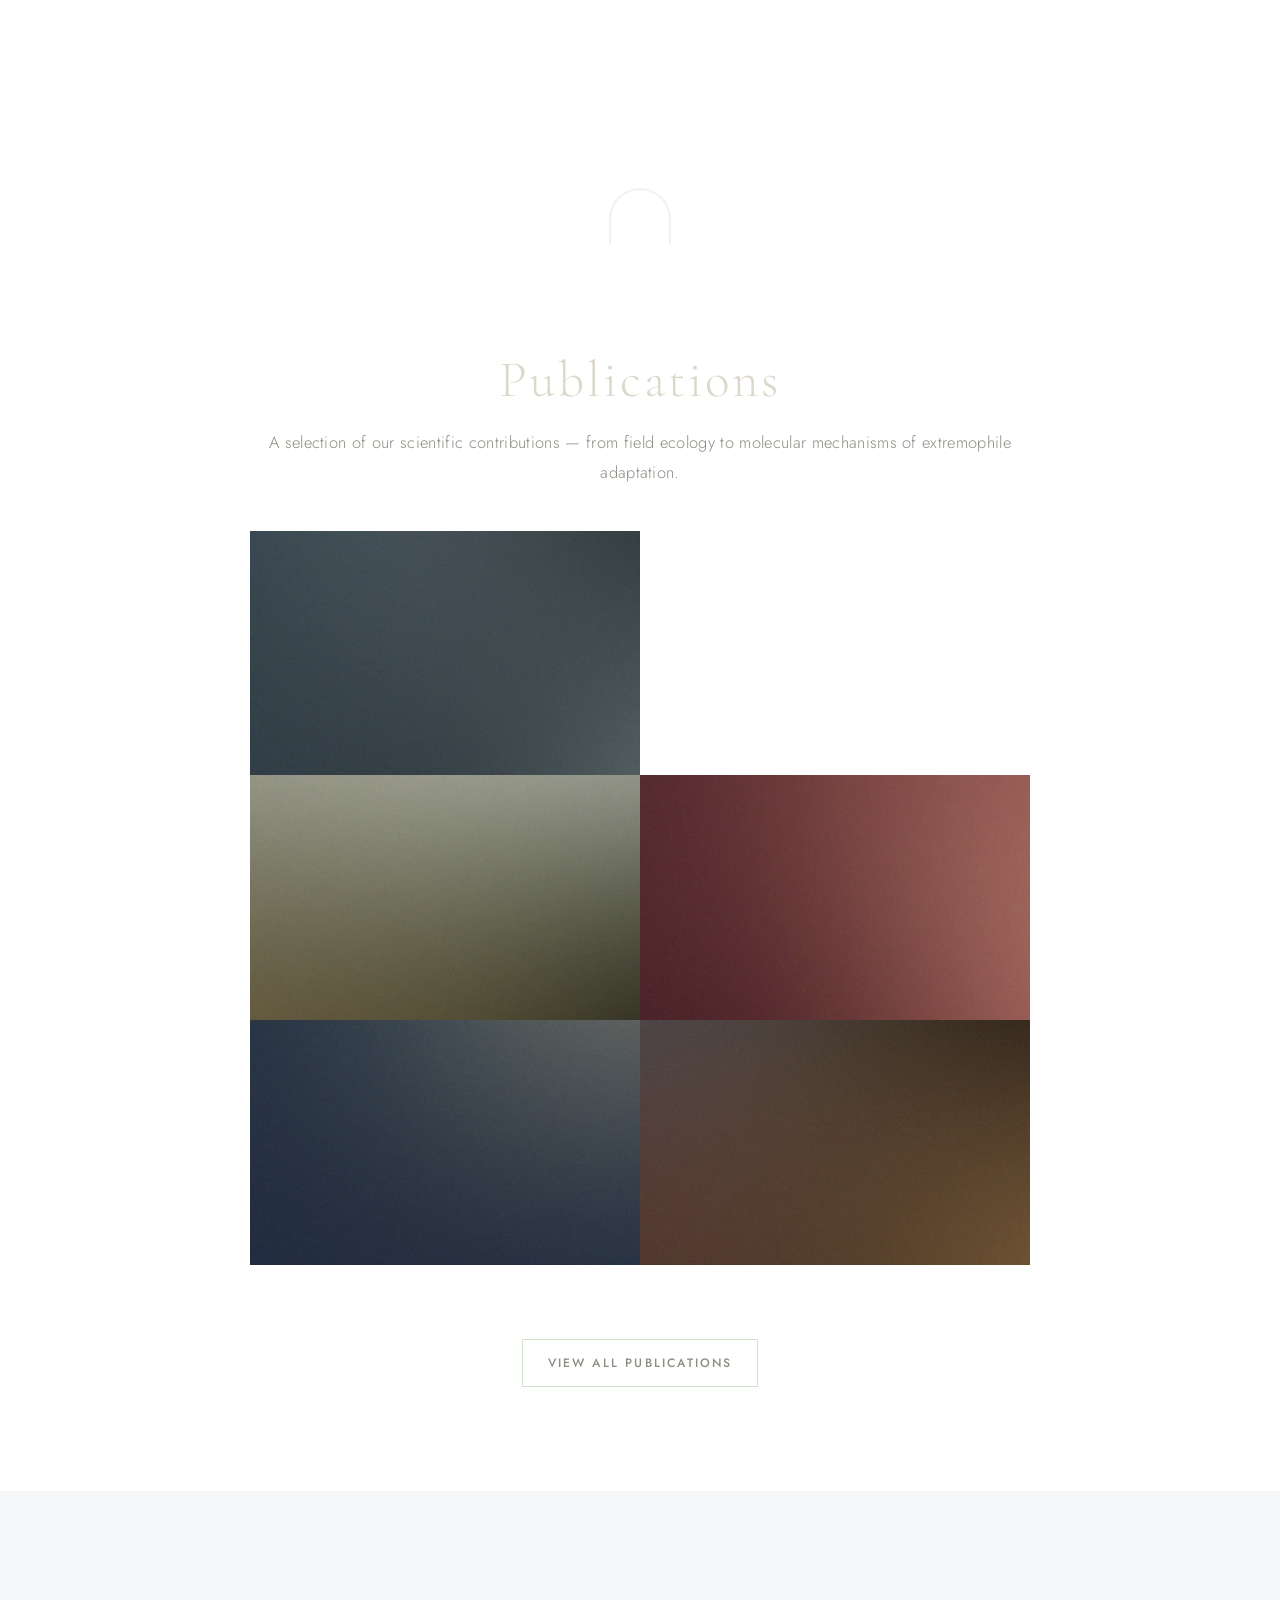
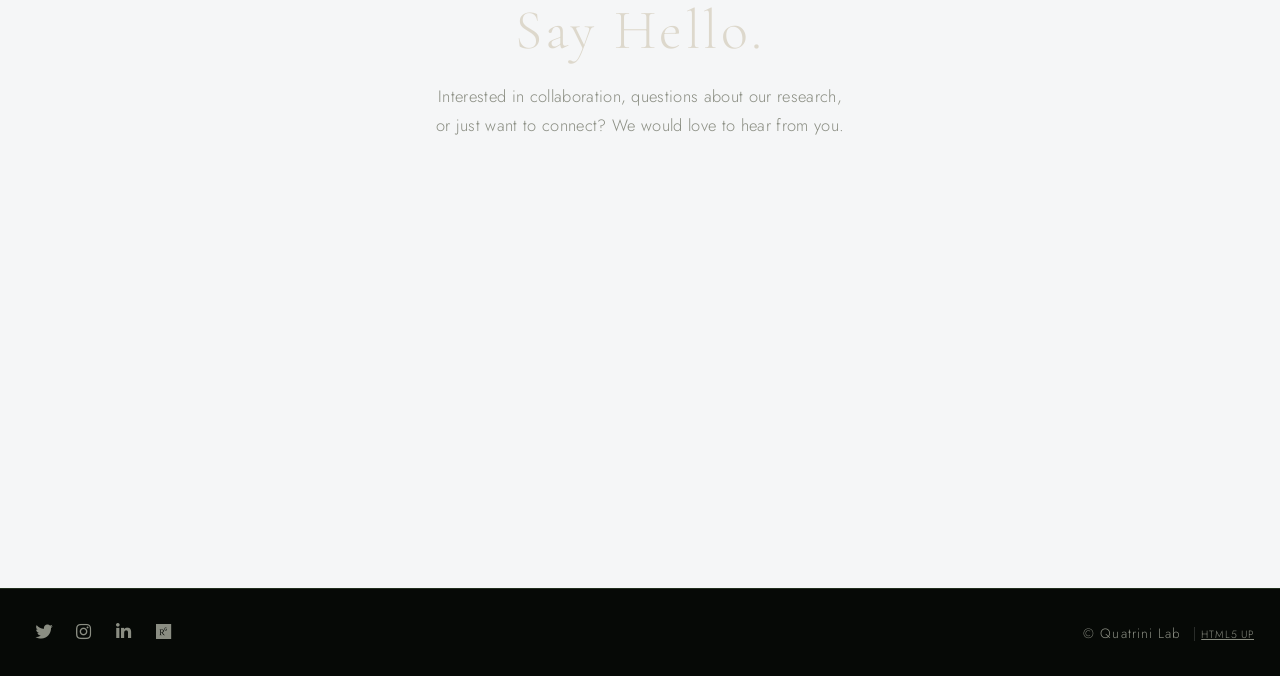
==== commit 91c92570: "first update" ====
--- a/index.html
+++ b/index.html
@@ -44,7 +44,7 @@
 
       /* Headings: Cormorant Garamond */
       h1, h2, h3, h4, h5, h6 {
-        font-family: 'Cormorant Garamond', serif !important;
+        font-family: 'Jost', serif !important;
         font-weight: 400 !important;
         letter-spacing: 0.04em;
       }
@@ -60,7 +60,7 @@
       }
 
       #header h1 {
-        font-family: 'Cormorant Garamond', serif !important;
+        font-family: 'Jost', serif !important;
         font-weight: 300 !important;
         letter-spacing: 0.08em;
         color: var(--text-main) !important;
@@ -86,7 +86,7 @@
          INTRO HERO — keep background image, refine text
       ───────────────────────────────────────────── */
       #intro .content header h2 {
-        font-family: 'Cormorant Garamond', serif !important;
+        font-family: 'Jost', serif !important;
         font-size: clamp(2.8rem, 6vw, 5rem) !important;
         font-weight: 300 !important;
         color: #ffffff !important;
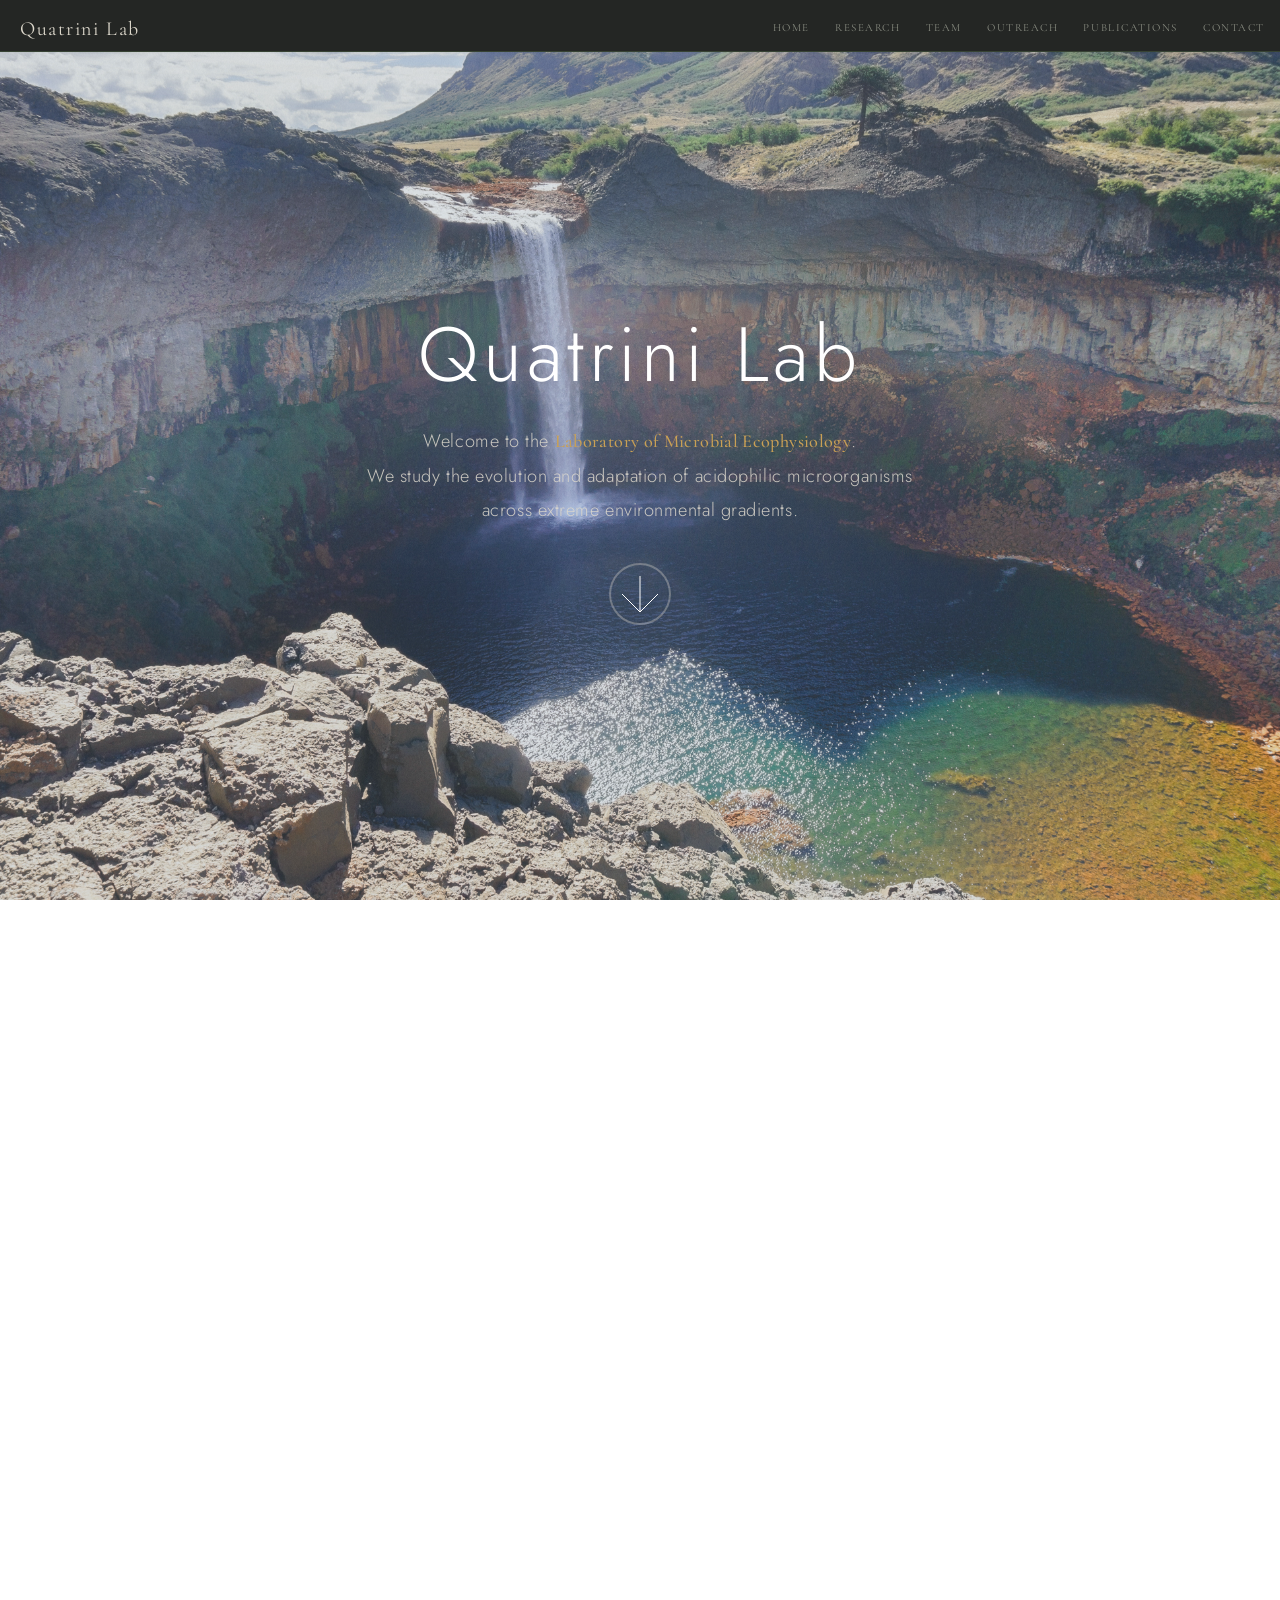
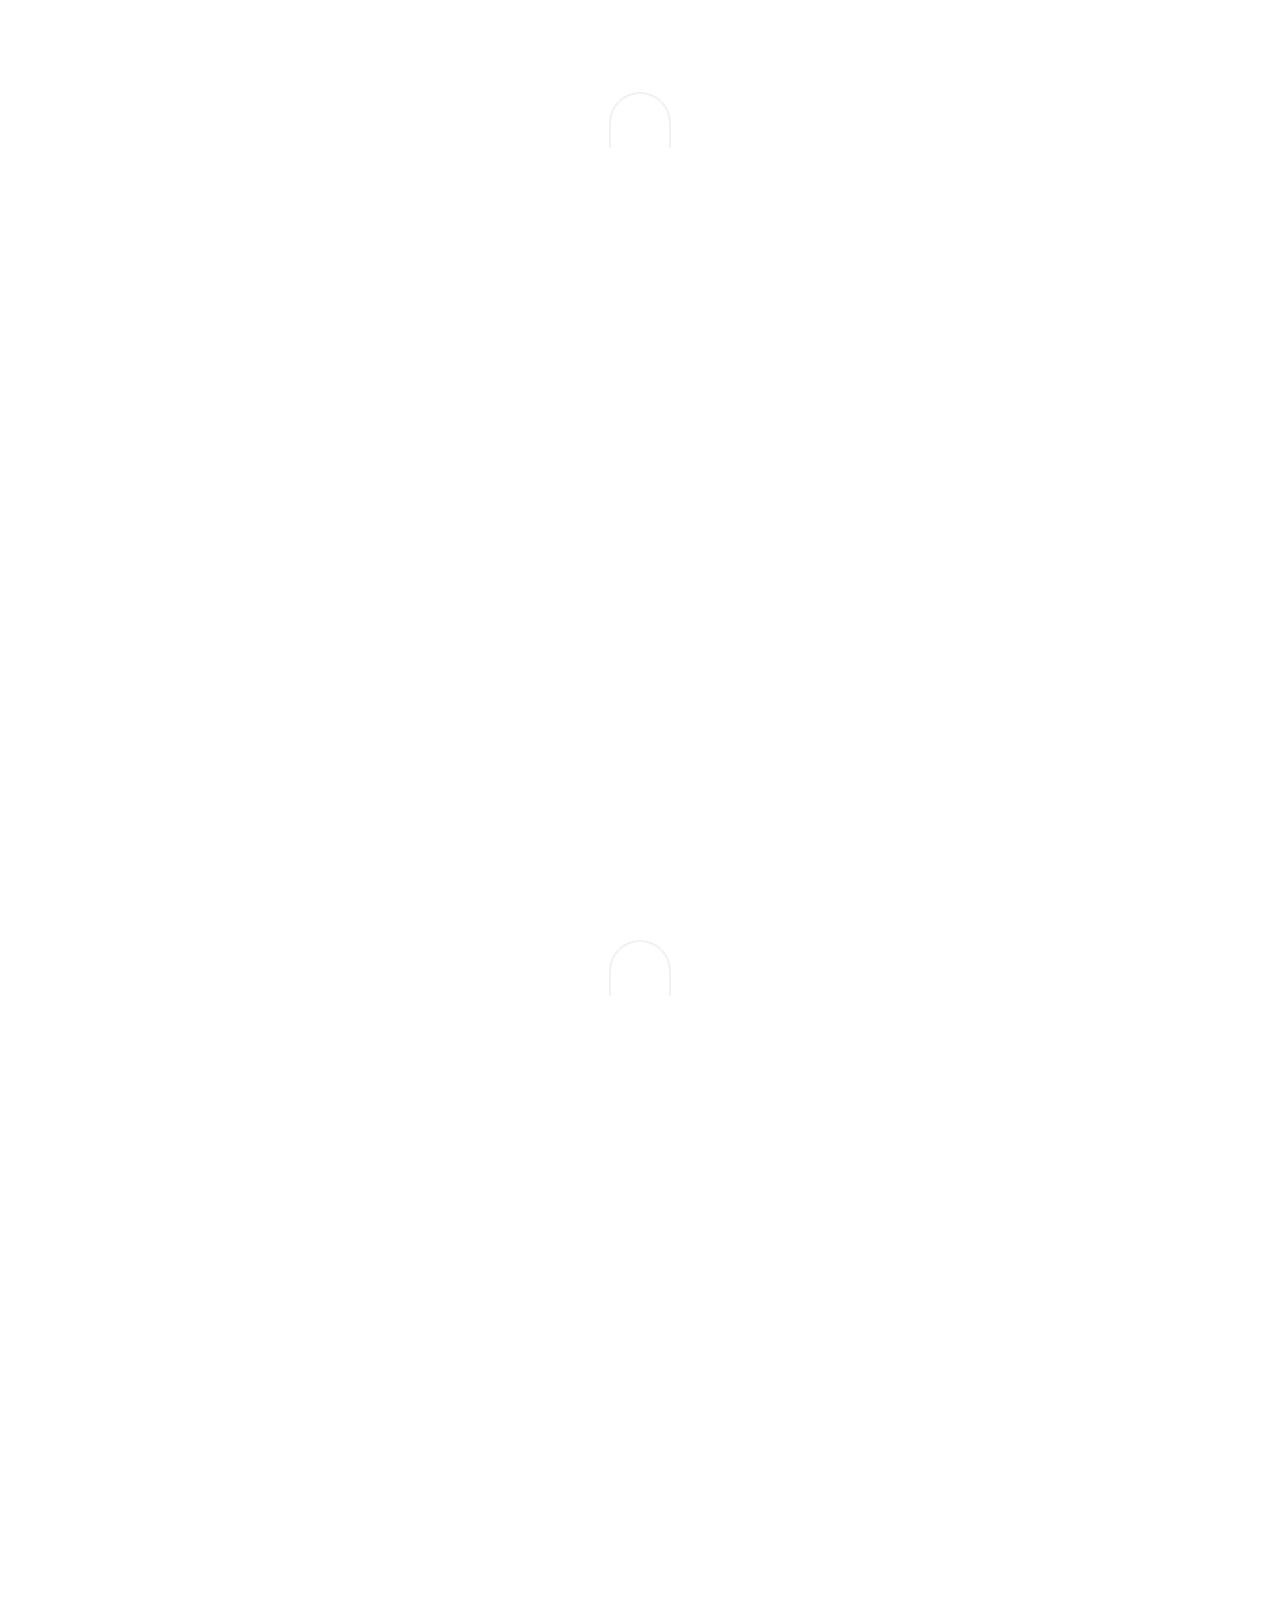
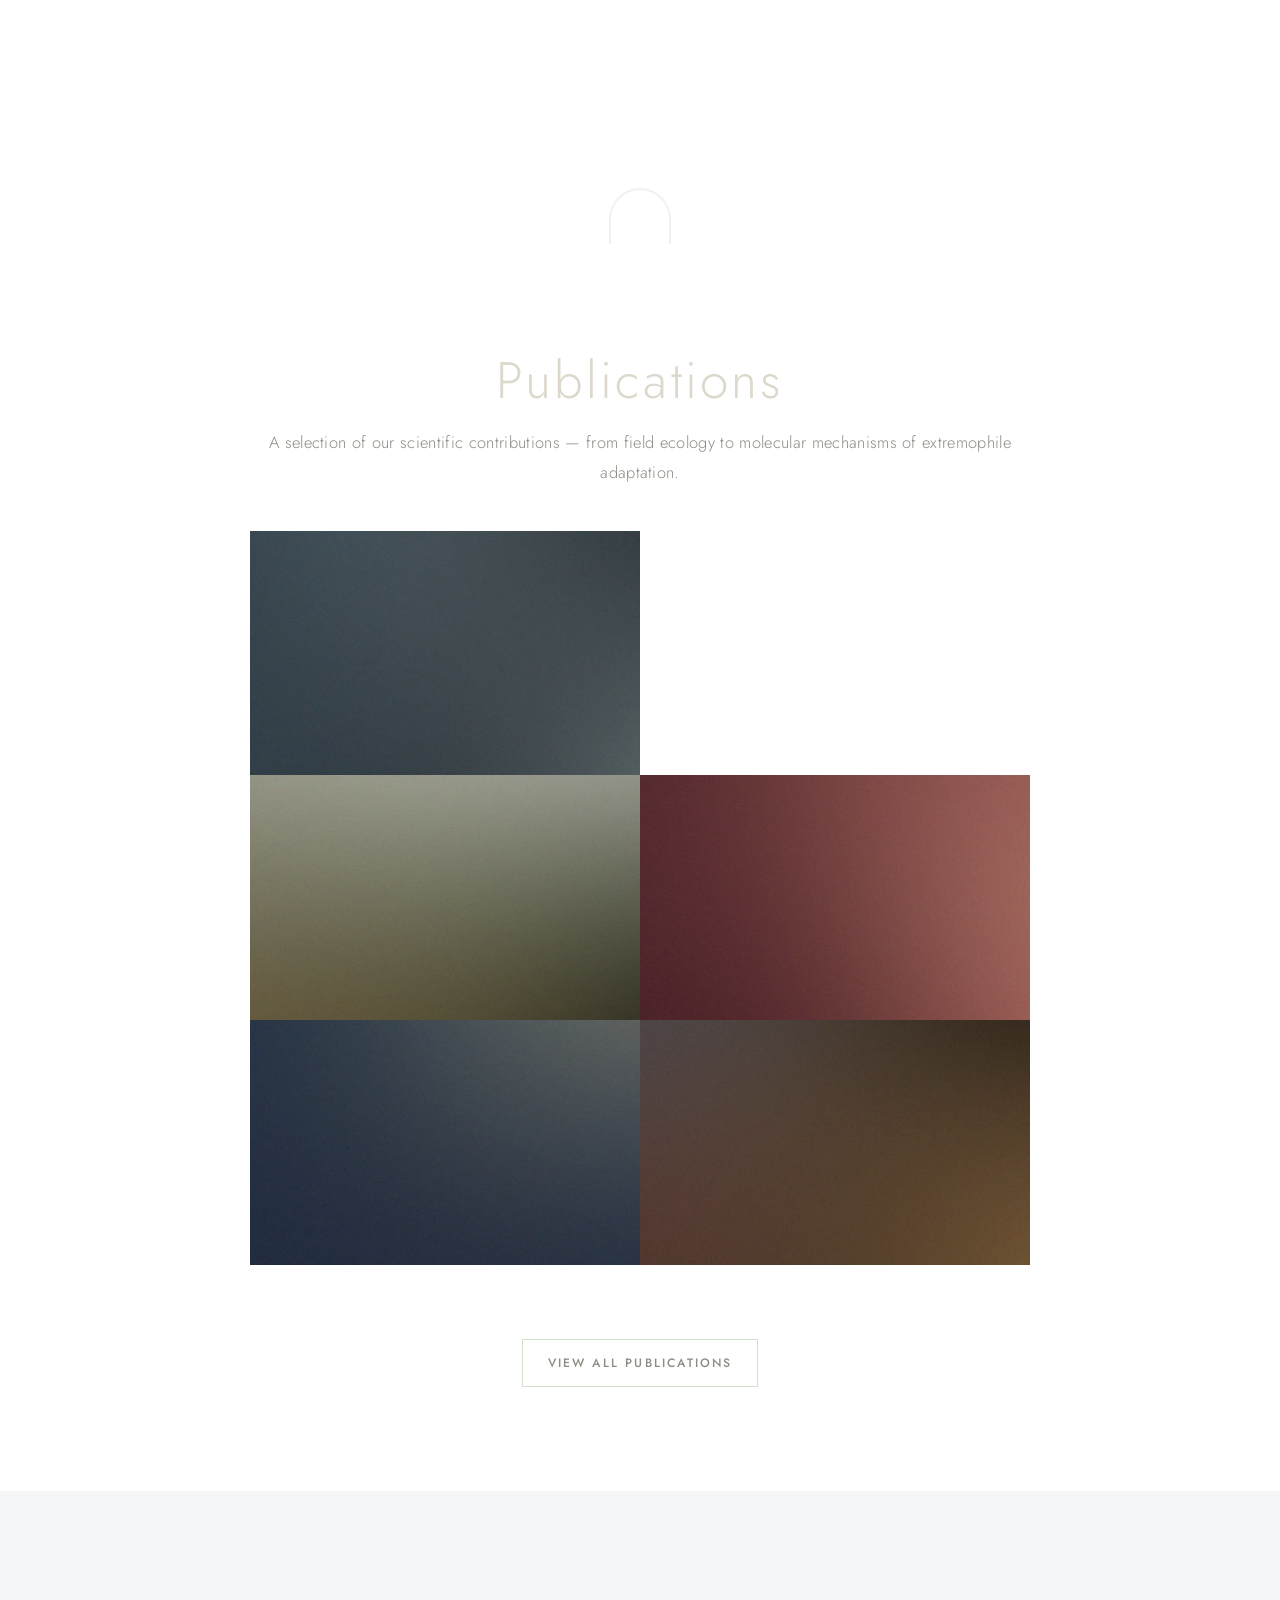
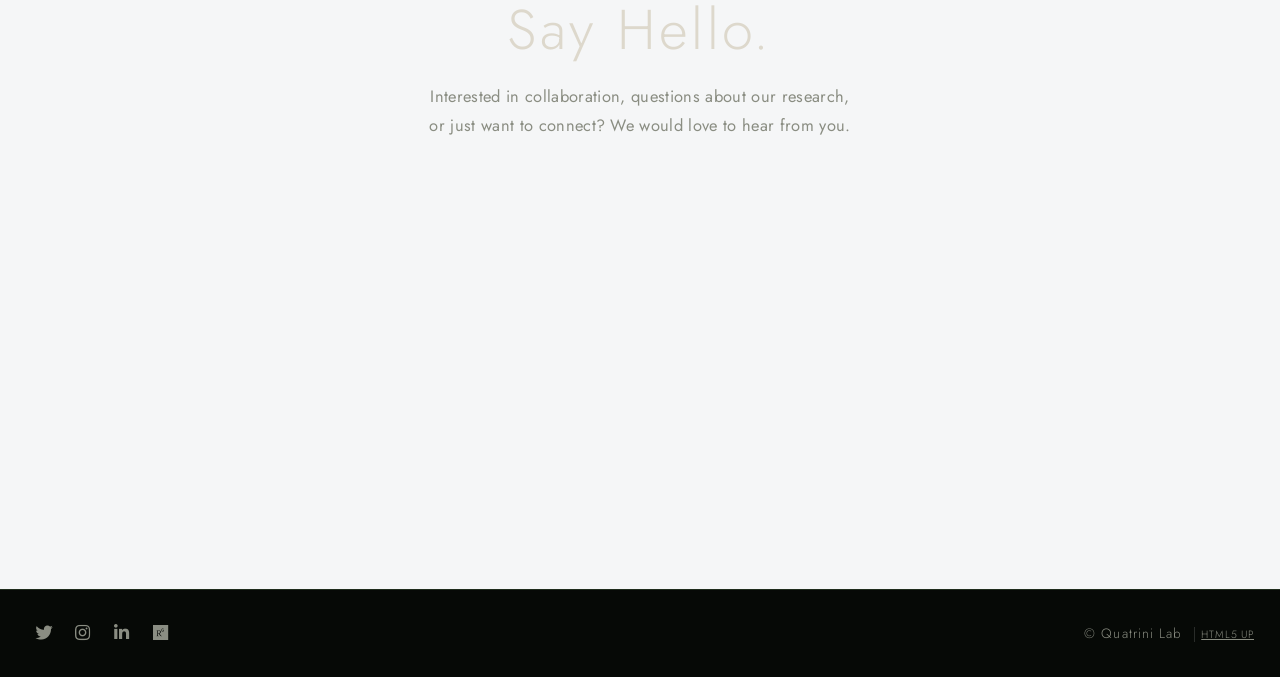
==== commit 5375967c: "first update" ====
--- a/index.html
+++ b/index.html
@@ -37,14 +37,14 @@
       li,
       span,
       div {
-        font-family: 'Jost', sans-serif !important;
-        font-weight: 300;
+        font-family: 'Cormorant Garamond', serif !important;
+        font-weight: 400;
         letter-spacing: 0.02em;
       }
 
       /* Headings: Cormorant Garamond */
       h1, h2, h3, h4, h5, h6 {
-        font-family: 'Jost', serif !important;
+        font-family: 'Cormorant Garamond', serif !important;
         font-weight: 400 !important;
         letter-spacing: 0.04em;
       }
@@ -60,15 +60,15 @@
       }
 
       #header h1 {
-        font-family: 'Jost', serif !important;
-        font-weight: 300 !important;
+        font-family: 'Cormorant Garamond', serif !important;
+        font-weight: 400 !important;
         letter-spacing: 0.08em;
         color: var(--text-main) !important;
         font-size: 1.15em;
       }
 
       #header nav ul li a {
-        font-family: 'Jost', sans-serif !important;
+        font-family: 'Cormorant Garamond', serif !important;
         font-weight: 400 !important;
         letter-spacing: 0.14em;
         text-transform: uppercase;
@@ -145,7 +145,7 @@
       }
 
       .box.style2 header h2 {
-        font-family: 'Cormorant Garamond', serif !important;
+        font-family: 'Jost', serif !important;
         font-size: clamp(1.8rem, 3.5vw, 2.8rem) !important;
         font-weight: 300 !important;
         color: var(--text-main) !important;
@@ -228,7 +228,7 @@
       }
 
       #work header h2 {
-        font-family: 'Cormorant Garamond', serif !important;
+        font-family: 'Jost', serif !important;
         font-size: clamp(2rem, 4vw, 3.2rem) !important;
         font-weight: 300 !important;
         color: var(--text-main) !important;
@@ -268,7 +268,7 @@
          CONTACT SECTION
       ───────────────────────────────────────────── */
       #contact header h2 {
-        font-family: 'Cormorant Garamond', serif !important;
+        font-family: 'Jost', serif !important;
         font-size: clamp(2.2rem, 5vw, 3.5rem) !important;
         font-weight: 300 !important;
         letter-spacing: 0.06em;
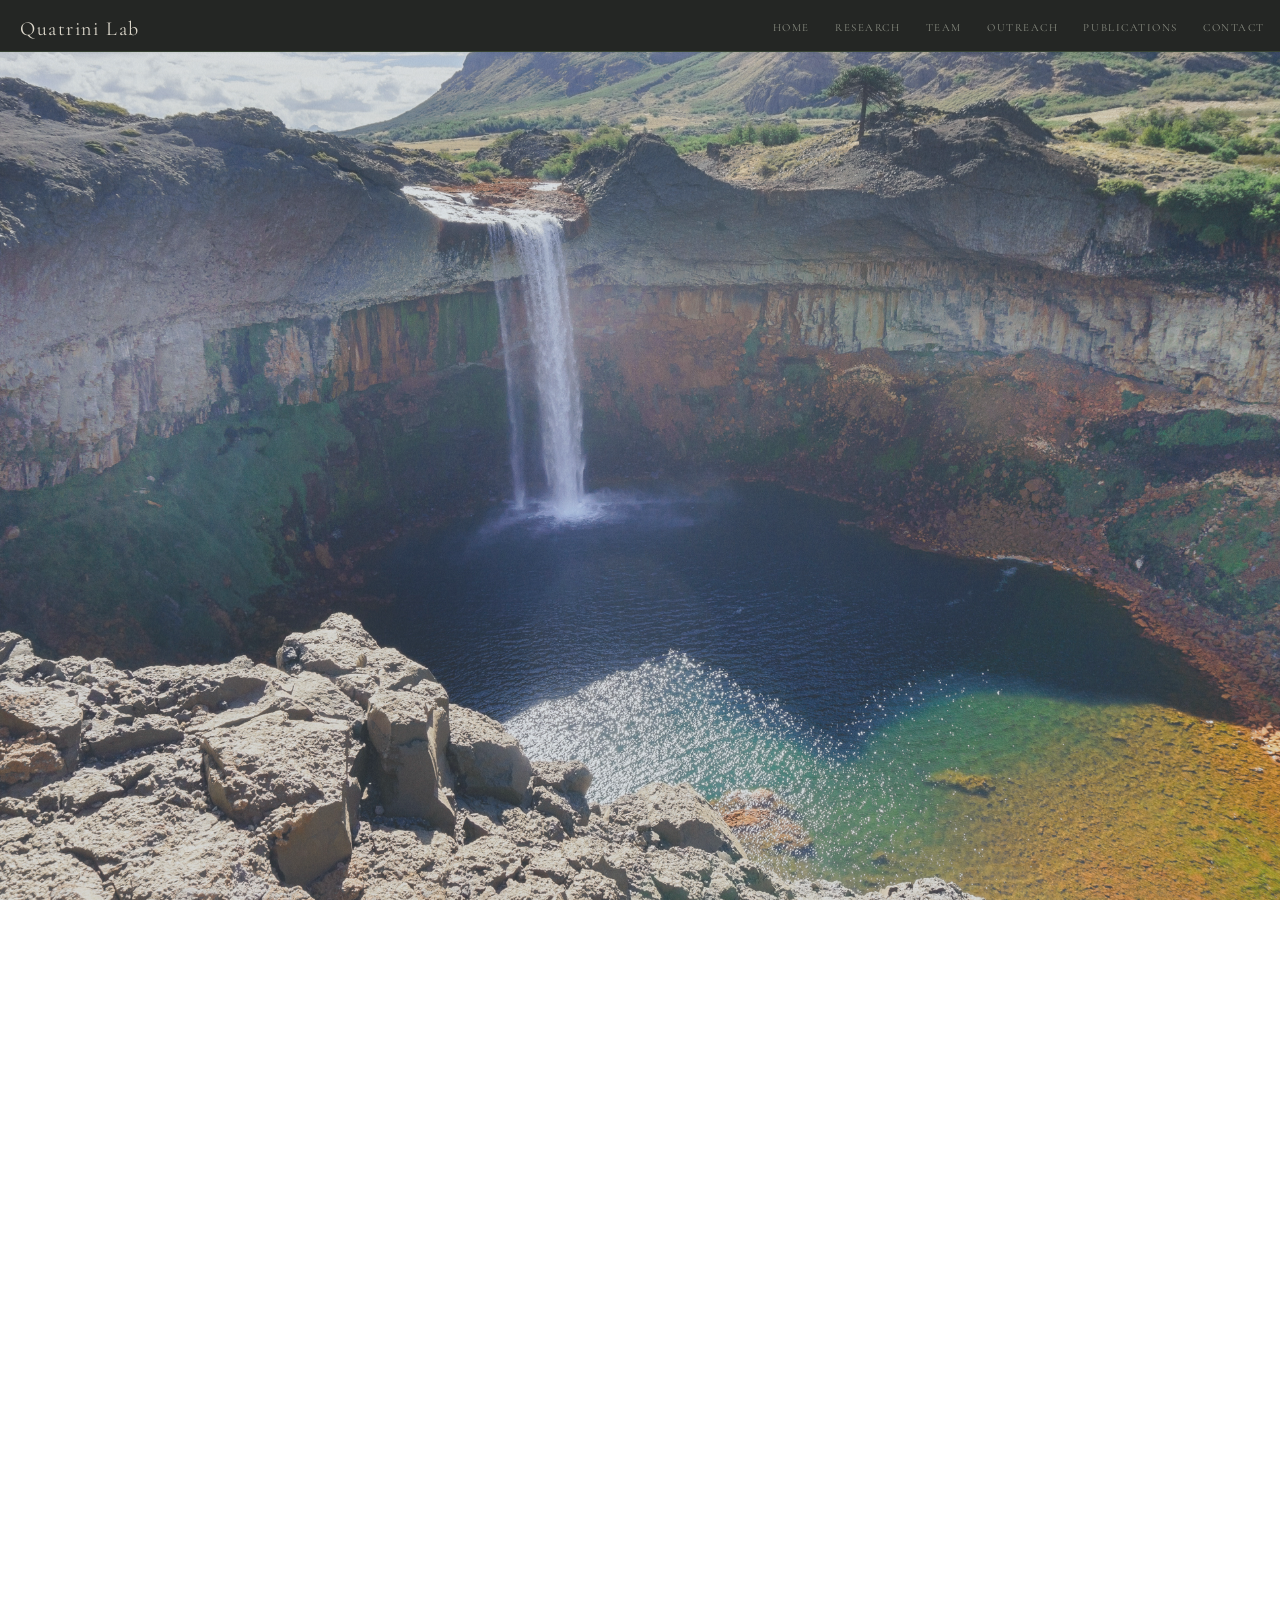
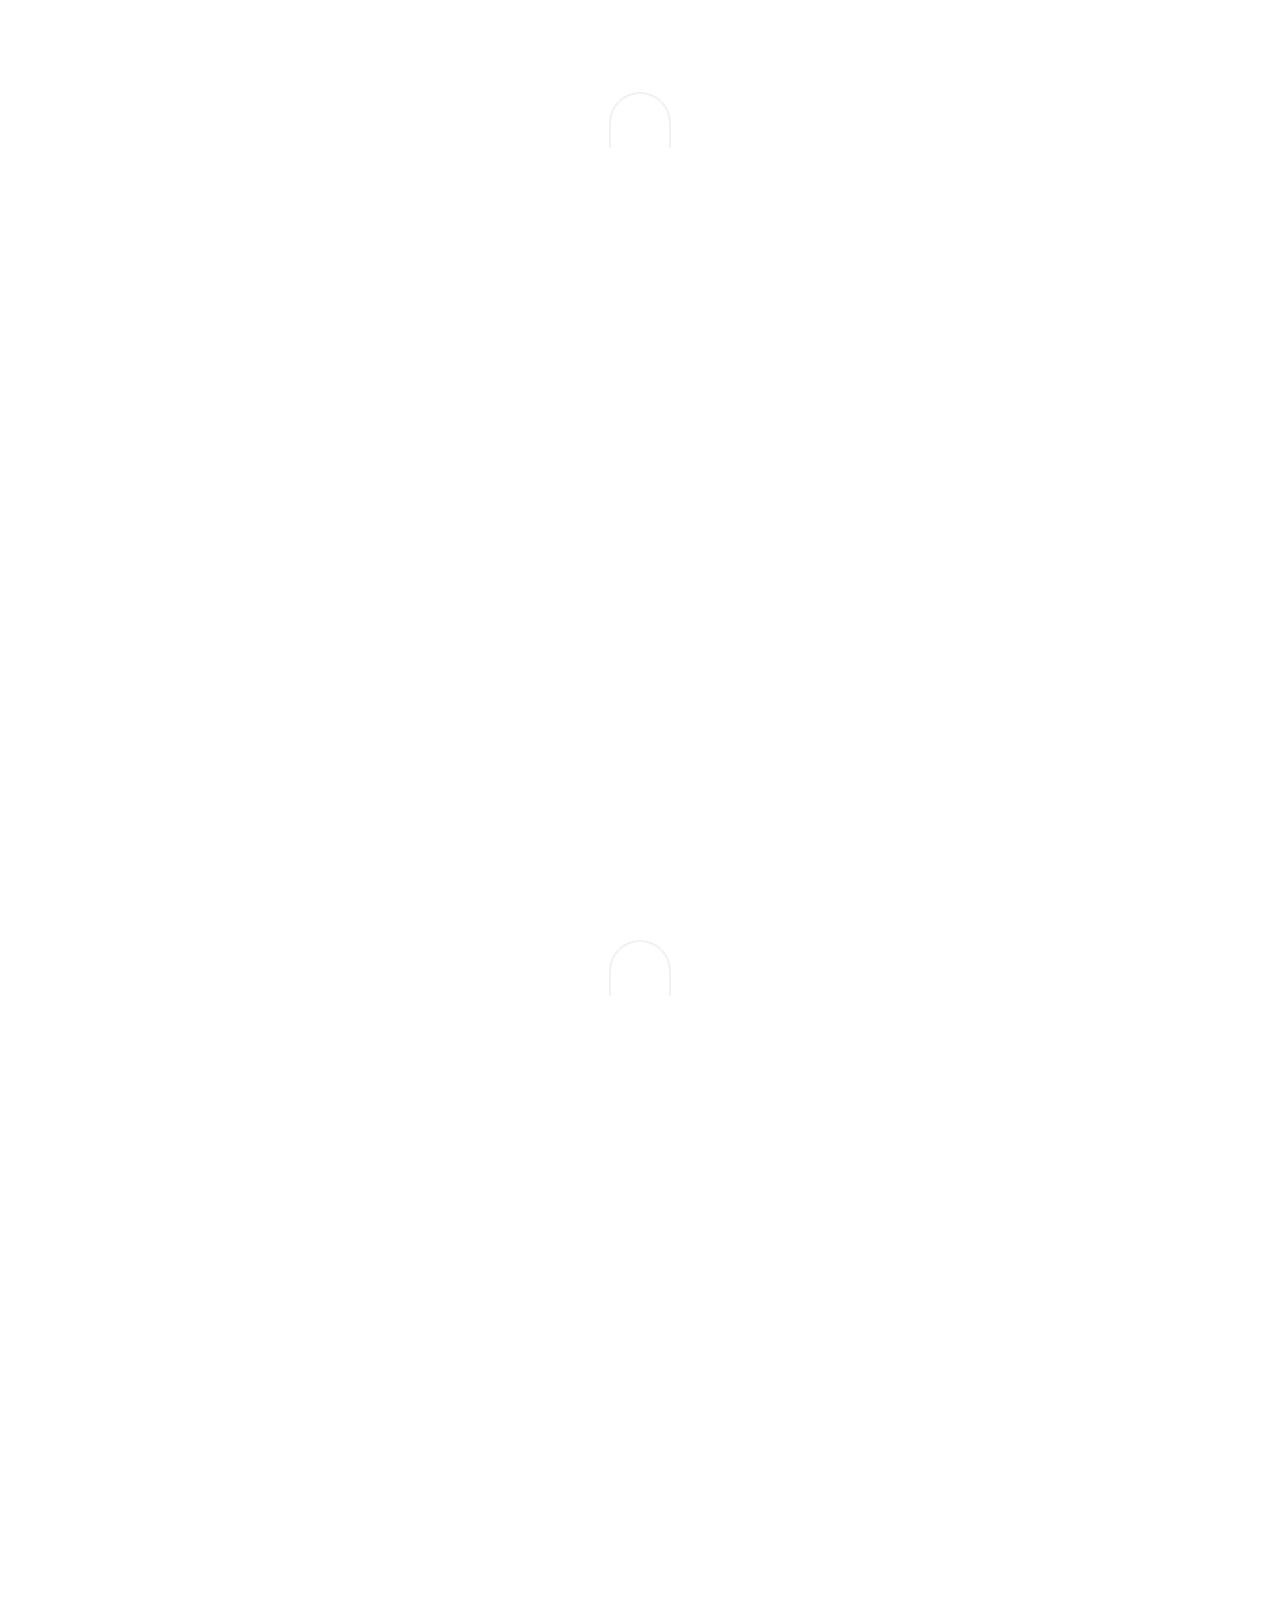
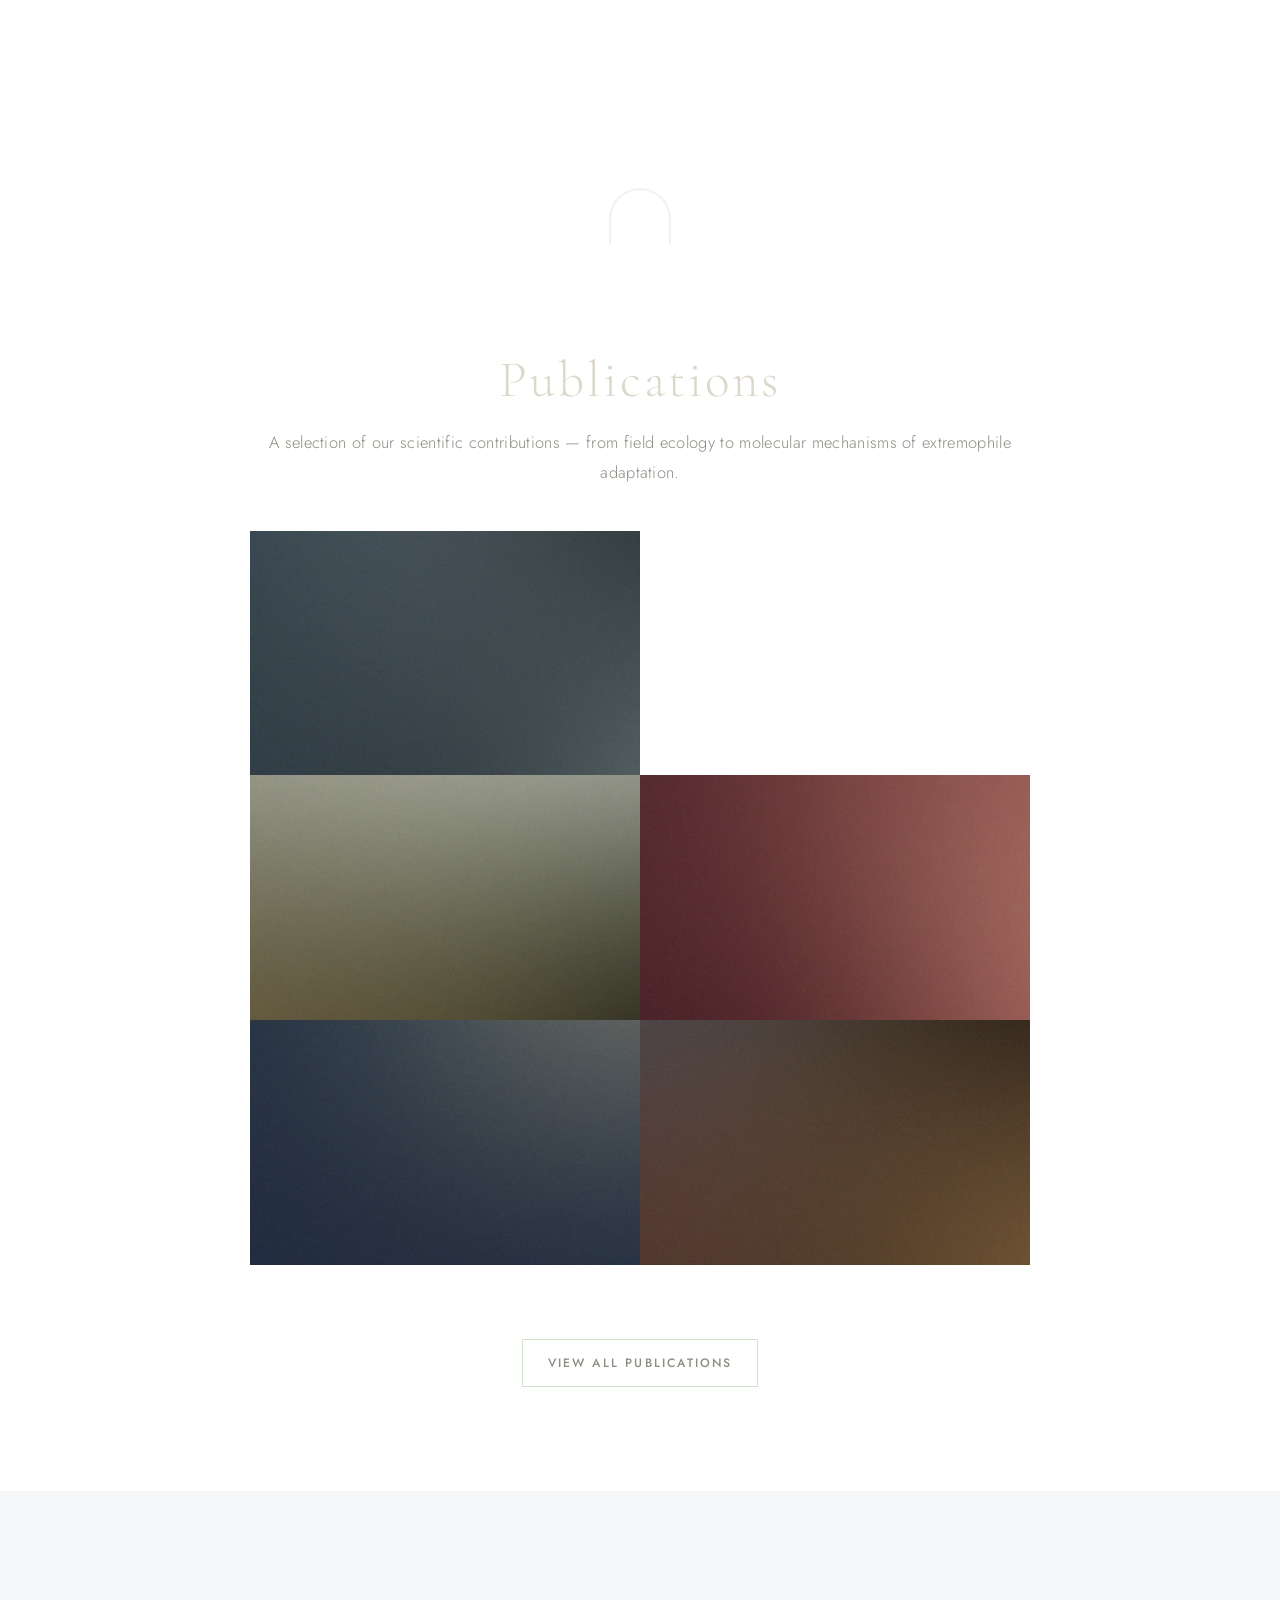
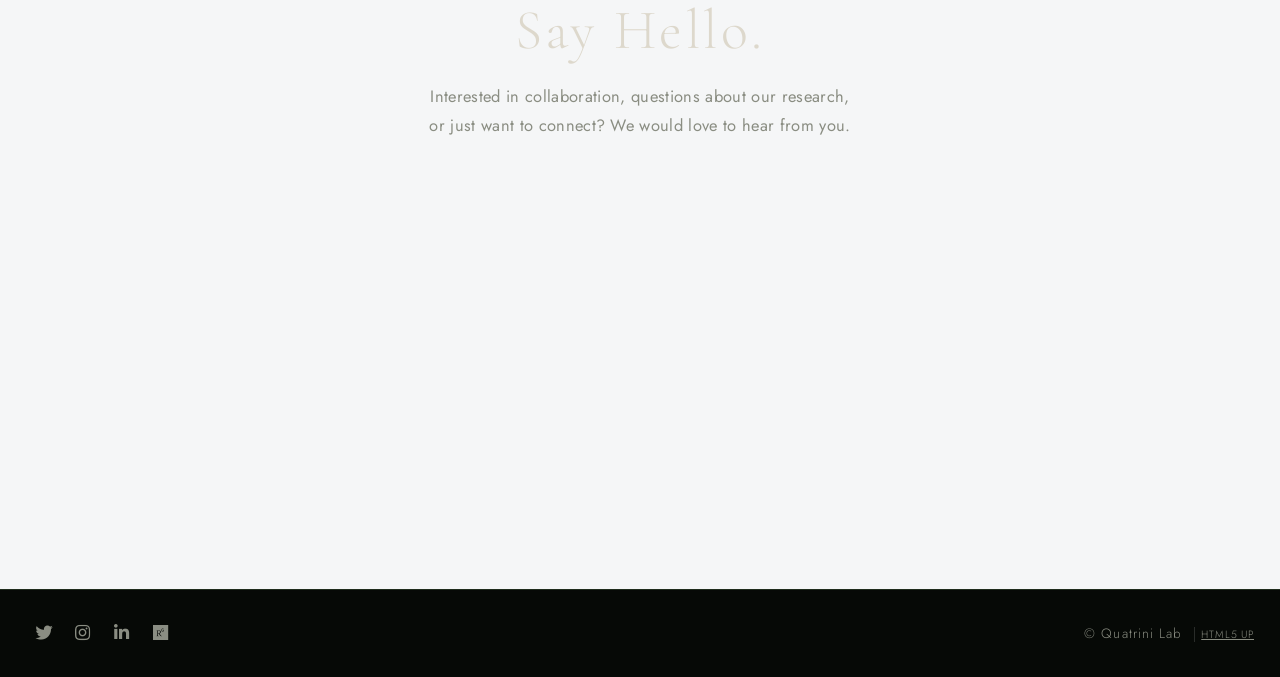
==== commit 25881f89: "first update" ====
--- a/index.html
+++ b/index.html
@@ -86,7 +86,7 @@
          INTRO HERO — keep background image, refine text
       ───────────────────────────────────────────── */
       #intro .content header h2 {
-        font-family: 'Jost', serif !important;
+        font-family: 'Cormorant Garamond', serif !important;
         font-size: clamp(2.8rem, 6vw, 5rem) !important;
         font-weight: 300 !important;
         color: #ffffff !important;
@@ -145,7 +145,7 @@
       }
 
       .box.style2 header h2 {
-        font-family: 'Jost', serif !important;
+        font-family: 'Cormorant Garamond', serif !important;
         font-size: clamp(1.8rem, 3.5vw, 2.8rem) !important;
         font-weight: 300 !important;
         color: var(--text-main) !important;
@@ -228,7 +228,7 @@
       }
 
       #work header h2 {
-        font-family: 'Jost', serif !important;
+        font-family: 'Cormorant Garamond', serif !important;
         font-size: clamp(2rem, 4vw, 3.2rem) !important;
         font-weight: 300 !important;
         color: var(--text-main) !important;
@@ -268,7 +268,7 @@
          CONTACT SECTION
       ───────────────────────────────────────────── */
       #contact header h2 {
-        font-family: 'Jost', serif !important;
+        font-family: 'Cormorant Garamond', serif !important;
         font-size: clamp(2.2rem, 5vw, 3.5rem) !important;
         font-weight: 300 !important;
         letter-spacing: 0.06em;
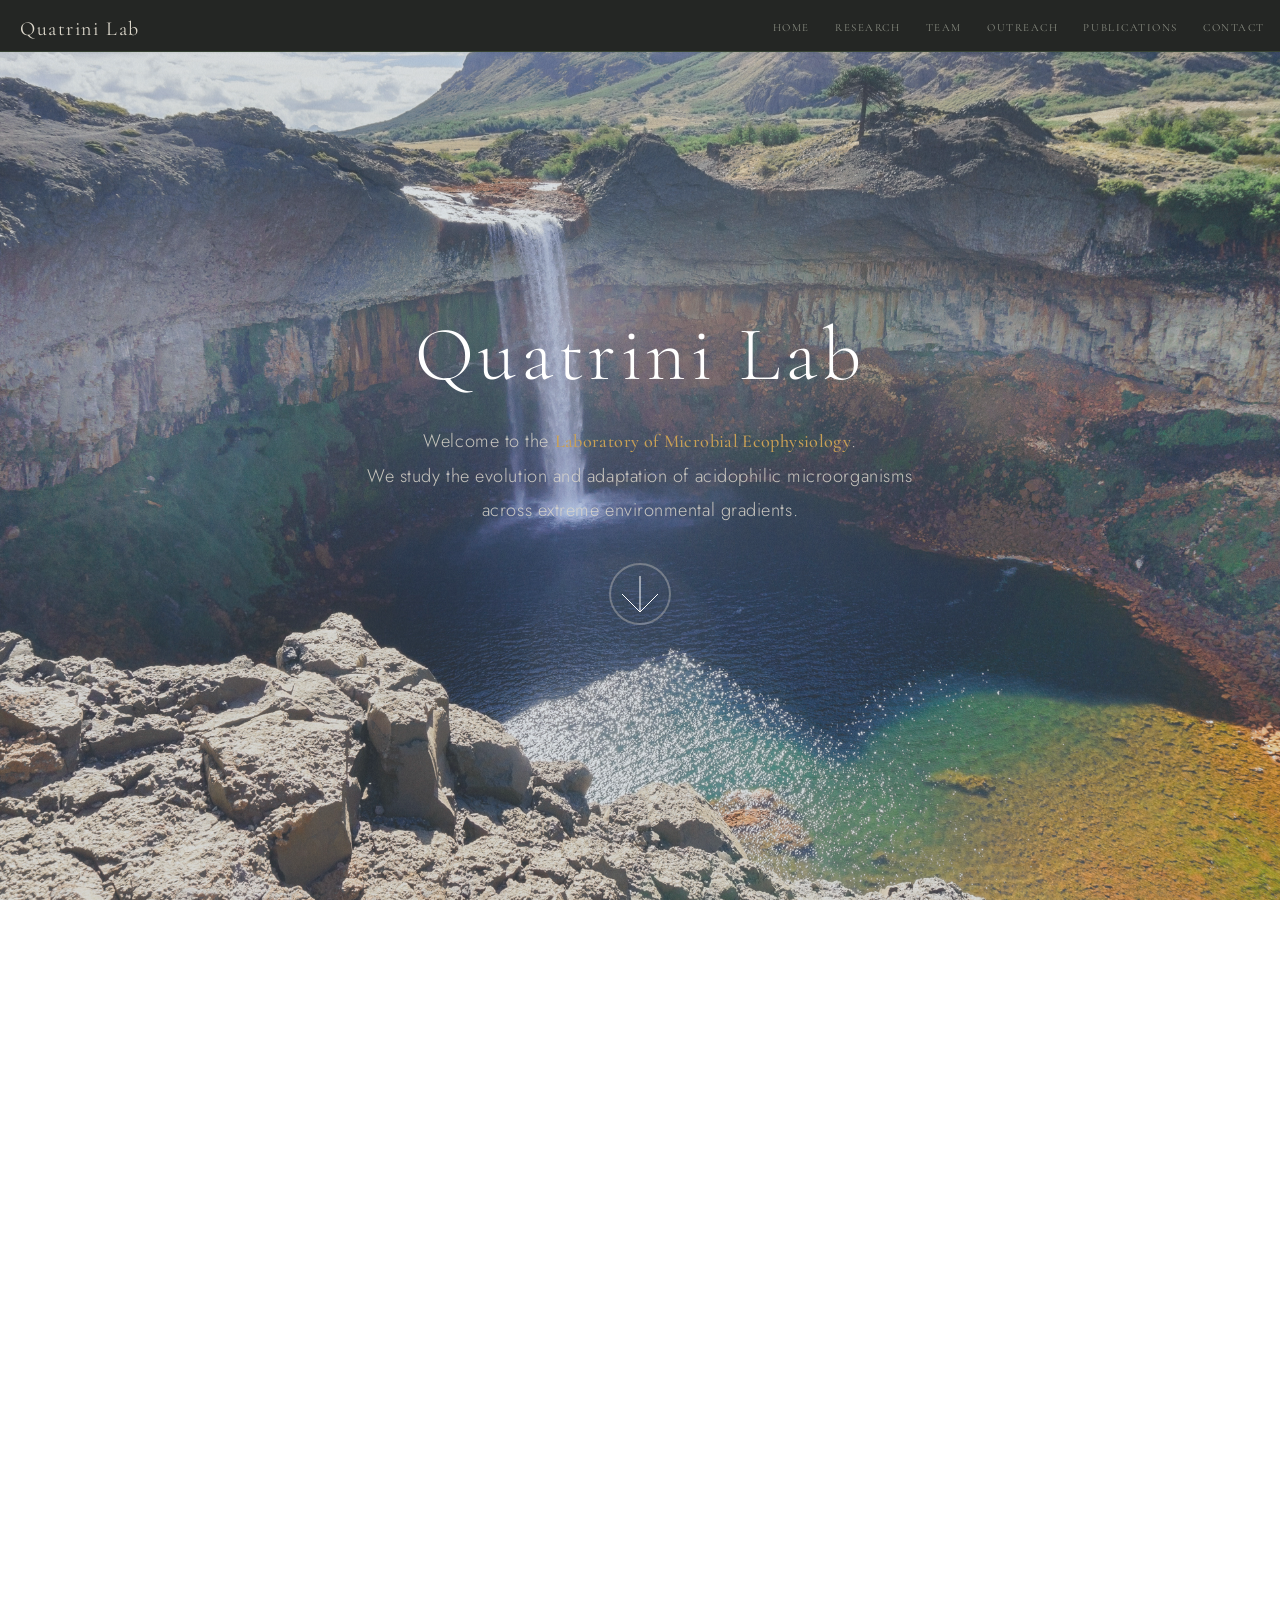
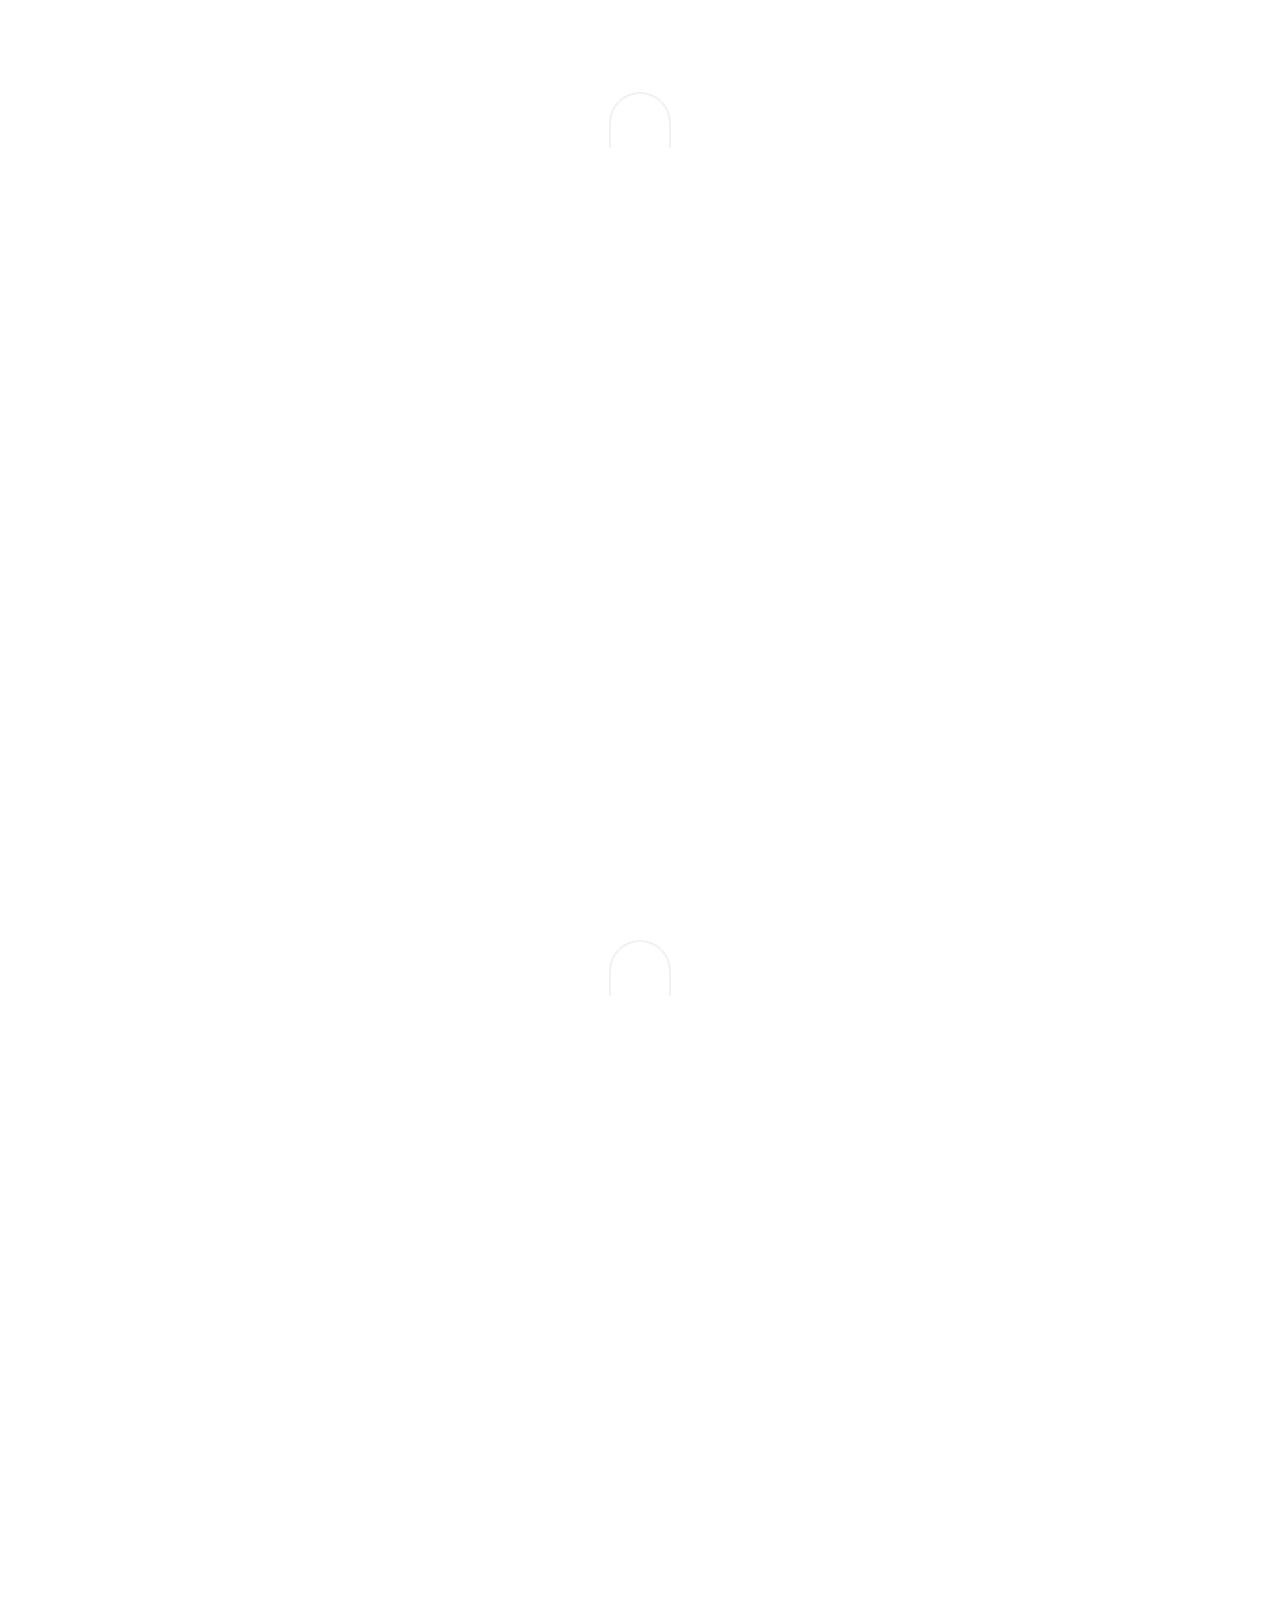
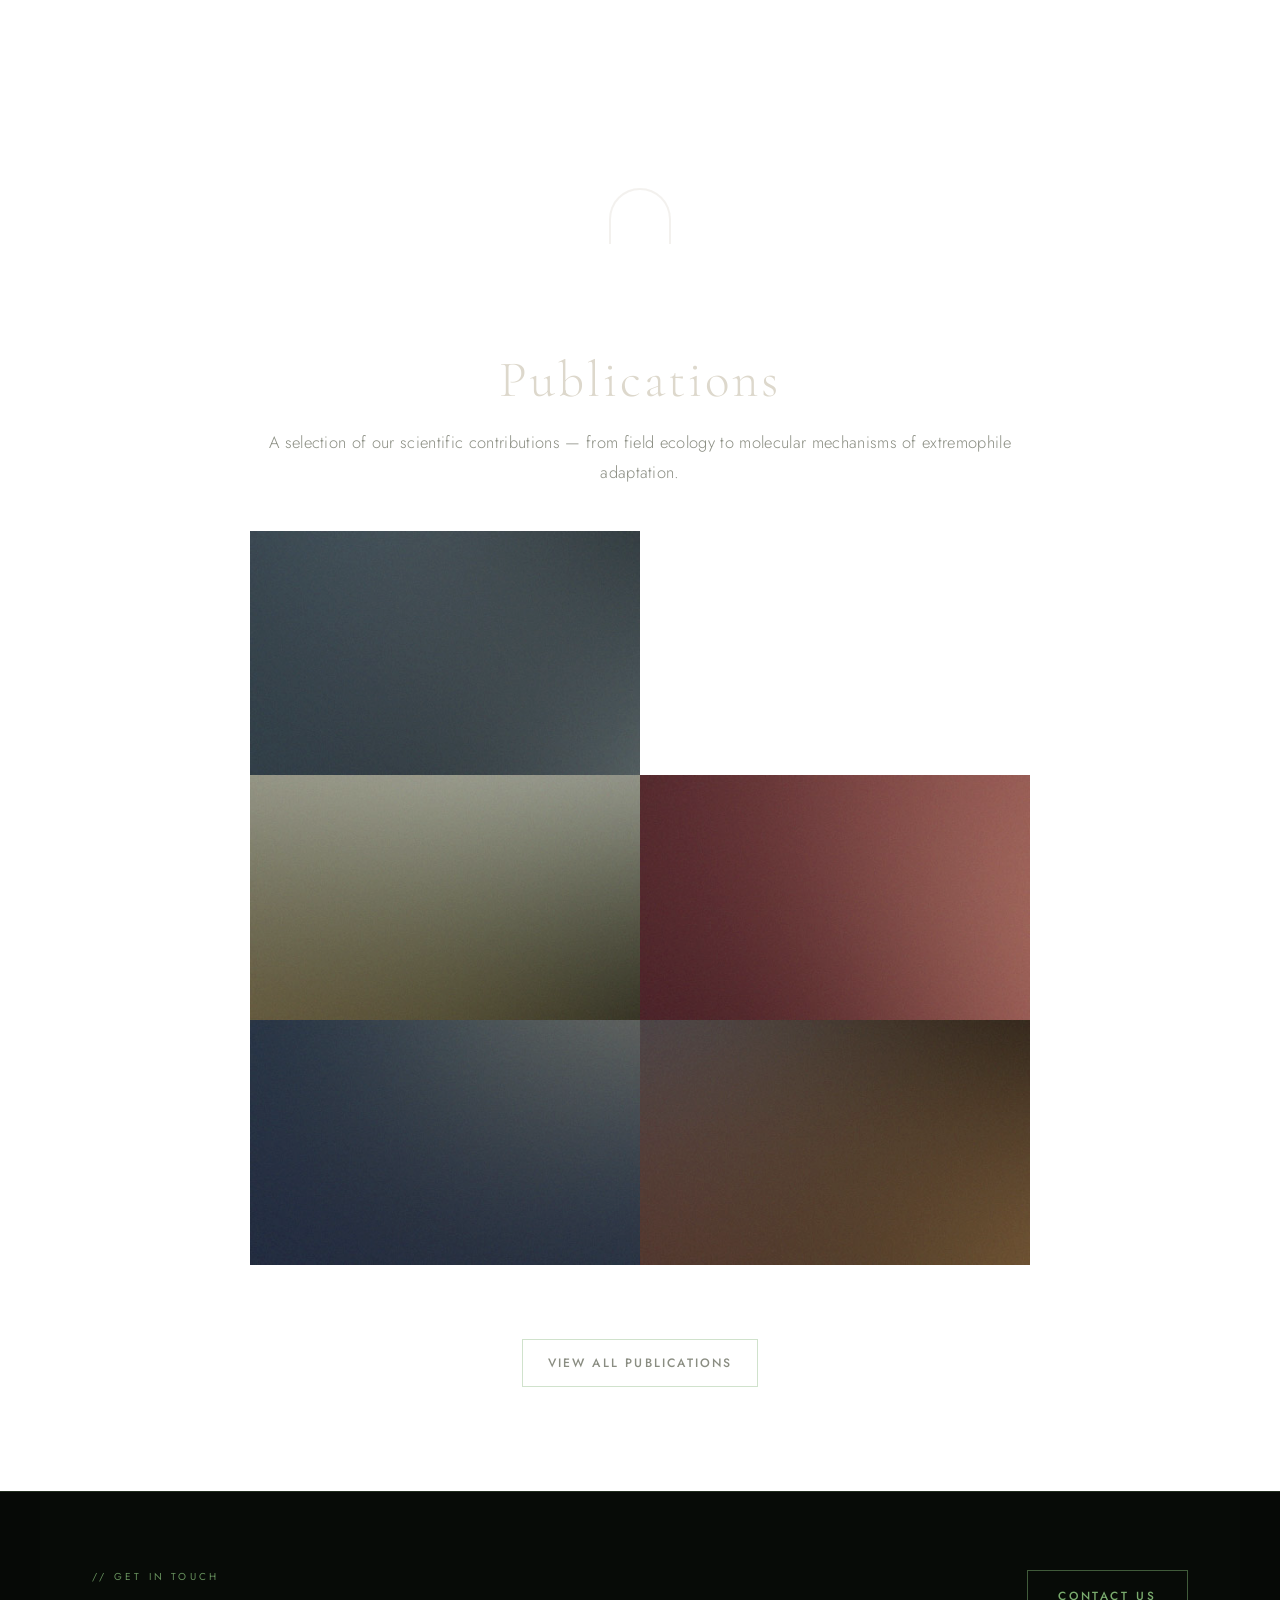
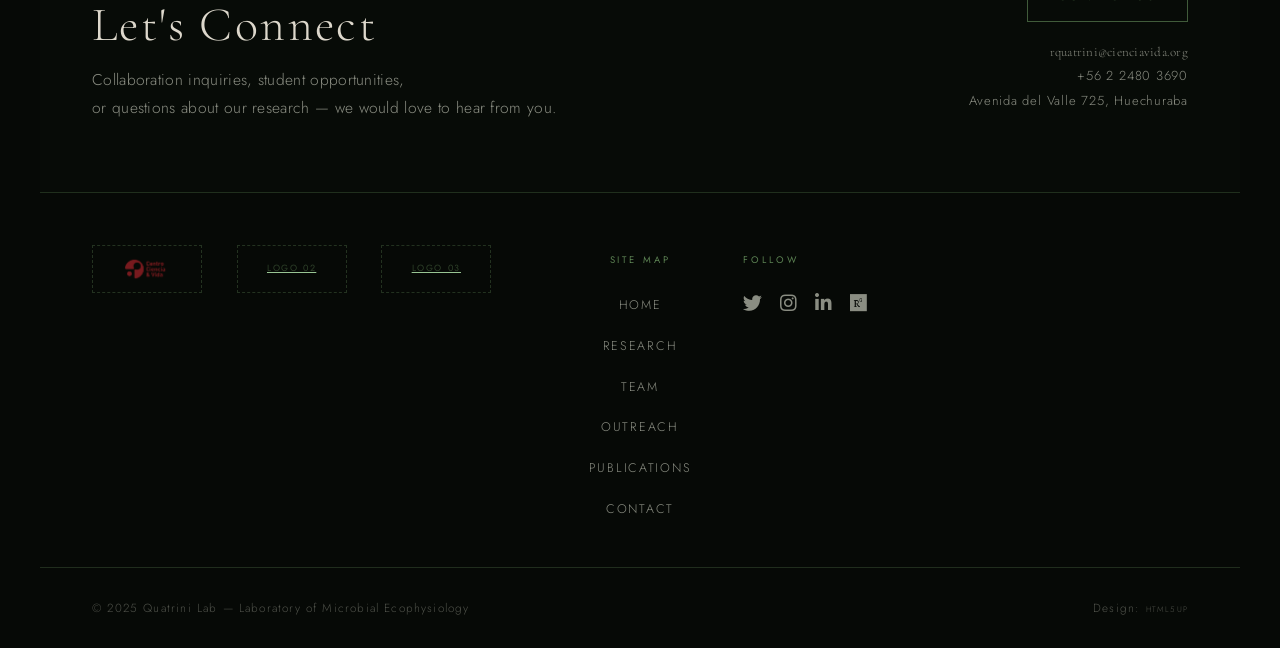
==== commit 37243a74: "first update" ====
--- a/index.html
+++ b/index.html
@@ -1,4 +1,4 @@
-<!DOCTYPE HTML>
+<!DOCTYPE html>
 <html>
   <head>
     <title>Quatrini Lab | Microbial Ecophysiology</title>
@@ -10,22 +10,21 @@
     <style>
 
       /* ─────────────────────────────────────────────
-         SHARED PALETTE — calmer than research page
-         but same geothermal identity
+         SHARED PALETTE
       ───────────────────────────────────────────── */
       :root {
-        --sage:        #7aac6e;        /* muted acid green  */
-        --amber:       #c9a055;        /* warm sulfur amber */
-        --rust:        #a84e2a;        /* iron rust         */
-        --text-main:   #ddd8cc;        /* warm off-white    */
-        --text-muted:  #8a8d82;        /* muted grey-green  */
-        --box-bg:      rgba(8, 12, 8, 0.80);   /* dark overlay      */
+        --sage:        #7aac6e;
+        --amber:       #c9a055;
+        --rust:        #a84e2a;
+        --text-main:   #ddd8cc;
+        --text-muted:  #8a8d82;
+        --box-bg:      rgba(8, 12, 8, 0.80);
         --box-border:  rgba(122, 172, 110, 0.22);
         --box-border-hover: rgba(122, 172, 110, 0.50);
       }
 
       /* ─────────────────────────────────────────────
-         GLOBAL FONT OVERRIDE — Jost everywhere
+         GLOBAL FONT OVERRIDE
       ───────────────────────────────────────────── */
       *,
       body,
@@ -42,7 +41,6 @@
         letter-spacing: 0.02em;
       }
 
-      /* Headings: Cormorant Garamond */
       h1, h2, h3, h4, h5, h6 {
         font-family: 'Cormorant Garamond', serif !important;
         font-weight: 400 !important;
@@ -83,7 +81,7 @@
       }
 
       /* ─────────────────────────────────────────────
-         INTRO HERO — keep background image, refine text
+         INTRO HERO
       ───────────────────────────────────────────── */
       #intro .content header h2 {
         font-family: 'Cormorant Garamond', serif !important;
@@ -109,9 +107,7 @@
       }
 
       /* ─────────────────────────────────────────────
-         CONTENT BOXES — research, team, outreach
-         Replacing the generic semi-transparent box
-         with something that matches the research page
+         CONTENT BOXES
       ───────────────────────────────────────────── */
       .box.style2 {
         background: var(--box-bg) !important;
@@ -130,7 +126,6 @@
         background: rgba(8, 12, 8, 0.88) !important;
       }
 
-      /* Section tag above each box title — matches research page */
       .box.style2 header::before {
         content: attr(data-tag);
         display: block;
@@ -163,7 +158,7 @@
       }
 
       /* ─────────────────────────────────────────────
-         SECTION BUTTONS — matches research page style
+         SECTION BUTTONS
       ───────────────────────────────────────────── */
       .section-btn {
         display: inline-block;
@@ -188,7 +183,6 @@
         color: #fff !important;
       }
 
-      /* Down arrow button */
       .button.style2.down {
         font-family: 'Jost', sans-serif !important;
         font-weight: 400 !important;
@@ -205,20 +199,10 @@
 
       /* ─────────────────────────────────────────────
          PER-SECTION ACCENT COLORS
-         Each box gets a slightly different left border
-         to echo the geothermal gradient palette
-      ───────────────────────────────────────────── */
-      #research .box.style2 {
-        border-left-color: var(--sage) !important;
-      }
-
-      #team .box.style2 {
-        border-left-color: var(--amber) !important;
-      }
-
-      #outreach .box.style2 {
-        border-left-color: var(--rust) !important;
-      }
+      ───────────────────────────────────────────── */
+      #research .box.style2 { border-left-color: var(--sage) !important; }
+      #team .box.style2     { border-left-color: var(--amber) !important; }
+      #outreach .box.style2 { border-left-color: var(--rust) !important; }
 
       /* ─────────────────────────────────────────────
          PUBLICATIONS SECTION
@@ -243,7 +227,6 @@
         line-height: 1.8 !important;
       }
 
-      /* Gallery hover */
       .gallery article .image img {
         transition: transform 0.4s ease, filter 0.4s ease;
         filter: brightness(0.88) saturate(0.9);
@@ -254,7 +237,6 @@
         filter: brightness(1.0) saturate(1.1);
       }
 
-      /* Publications button */
       #work .section-btn {
         border-color: rgba(122, 172, 110, 0.35) !important;
         color: var(--text-muted) !important;
@@ -265,99 +247,309 @@
       }
 
       /* ─────────────────────────────────────────────
-         CONTACT SECTION
-      ───────────────────────────────────────────── */
-      #contact header h2 {
+         SITE FOOTER — replaces old contact section
+      ───────────────────────────────────────────── */
+      #site-footer {
+        background: #060906;
+        border-top: 1px solid var(--box-border);
+        padding: 0;
+        margin: 0;
+      }
+
+      /* ── Contact CTA band ── */
+      .footer-cta {
+        background: rgba(8, 12, 8, 0.95);
+        border-bottom: 1px solid var(--box-border);
+        padding: 4em 3em;
+        display: flex;
+        align-items: center;
+        justify-content: space-between;
+        flex-wrap: wrap;
+        gap: 2em;
+        max-width: 1200px;
+        margin: 0 auto;
+      }
+
+      .footer-cta-text {
+        flex: 1 1 340px;
+      }
+
+      .footer-cta-text .cta-label {
+        font-family: 'Jost', sans-serif !important;
+        font-size: 0.58em;
+        font-weight: 400 !important;
+        letter-spacing: 0.32em;
+        color: var(--sage);
+        text-transform: uppercase;
+        display: block;
+        margin-bottom: 0.7em;
+        opacity: 0.85;
+      }
+
+      .footer-cta-text h2 {
         font-family: 'Cormorant Garamond', serif !important;
-        font-size: clamp(2.2rem, 5vw, 3.5rem) !important;
-        font-weight: 300 !important;
+        font-size: clamp(2rem, 4vw, 3rem) !important;
+        font-weight: 300 !important;
+        color: var(--text-main) !important;
+        letter-spacing: 0.05em;
+        margin: 0 0 0.3em 0;
+        line-height: 1.1;
+      }
+
+      .footer-cta-text p {
+        font-family: 'Jost', sans-serif !important;
+        font-weight: 300 !important;
+        font-size: 0.9em !important;
+        color: var(--text-muted) !important;
+        line-height: 1.8 !important;
+        margin: 0;
+      }
+
+      .footer-cta-action {
+        flex: 0 0 auto;
+        display: flex;
+        flex-direction: column;
+        align-items: flex-end;
+        gap: 1em;
+      }
+
+      .footer-cta-btn {
+        display: inline-block;
+        padding: 0.85em 2.6em;
+        border: 1px solid var(--box-border-hover);
+        color: var(--sage) !important;
+        font-family: 'Jost', sans-serif !important;
+        font-weight: 500 !important;
+        font-size: 0.68em !important;
+        letter-spacing: 0.22em;
+        text-transform: uppercase;
+        text-decoration: none;
+        transition: background 0.3s ease, border-color 0.3s ease, color 0.3s ease;
+        background: transparent;
+        white-space: nowrap;
+      }
+
+      .footer-cta-btn:hover {
+        background: rgba(122, 172, 110, 0.10);
+        border-color: var(--sage);
+        color: #fff !important;
+      }
+
+      .footer-contact-detail {
+        font-family: 'Jost', sans-serif !important;
+        font-weight: 300 !important;
+        font-size: 0.75em !important;
+        color: var(--text-muted) !important;
         letter-spacing: 0.06em;
-        color: var(--text-main) !important;
-      }
-
-      #contact header p {
-        font-family: 'Jost', sans-serif !important;
-        color: var(--text-muted) !important;
-        font-size: 0.95em !important;
-        line-height: 1.8 !important;
-      }
-
-      #contact .box {
-        background: var(--box-bg) !important;
-        border: 1px solid var(--box-border) !important;
-        border-radius: 0 !important;
-      }
-
-      #contact input[type="text"],
-      #contact input[type="email"],
-      #contact textarea {
-        font-family: 'Jost', sans-serif !important;
-        font-weight: 300 !important;
-        font-size: 0.88em !important;
-        background: rgba(255,255,255,0.04) !important;
-        border: 1px solid var(--box-border) !important;
-        border-radius: 0 !important;
-        color: var(--text-main) !important;
-        letter-spacing: 0.04em;
-        transition: border-color 0.25s ease;
-      }
-
-      #contact input:focus,
-      #contact textarea:focus {
-        border-color: var(--sage) !important;
-        outline: none;
-      }
-
-      #contact input[type="submit"] {
-        font-family: 'Jost', sans-serif !important;
-        font-weight: 500 !important;
-        letter-spacing: 0.16em;
-        font-size: 0.75em !important;
-        text-transform: uppercase;
-        background: transparent !important;
-        border: 1px solid var(--box-border-hover) !important;
-        color: var(--sage) !important;
-        border-radius: 0 !important;
-        padding: 0.8em 2.5em;
-        cursor: pointer;
-        transition: background 0.3s, border-color 0.3s, color 0.3s;
-      }
-
-      #contact input[type="submit"]:hover {
-        background: rgba(122, 172, 110, 0.10) !important;
-        border-color: var(--sage) !important;
-        color: #fff !important;
-      }
-
-      /* ─────────────────────────────────────────────
-         FOOTER
-      ───────────────────────────────────────────── */
-      #footer {
-        background: #060906 !important;
+        text-align: right;
+        line-height: 1.9;
+      }
+
+      .footer-contact-detail a {
+        color: var(--text-muted) !important;
+        text-decoration: none;
+        transition: color 0.25s ease;
+      }
+
+      .footer-contact-detail a:hover {
+        color: var(--sage) !important;
+      }
+
+      /* ── Logos + Links band ── */
+      .footer-main {
+        max-width: 1200px;
+        margin: 0 auto;
+        padding: 3em 3em 2.5em;
+        display: grid;
+        grid-template-columns: 1fr auto 1fr;
+        align-items: start;
+        gap: 3em;
+      }
+
+      /* Logo strip */
+      .footer-logos {
+        display: flex;
+        align-items: center;
+        gap: 2em;
+        flex-wrap: wrap;
+      }
+
+      .footer-logo-slot {
+        width: 110px;
+        height: 48px;
+        border: 1px dashed rgba(122, 172, 110, 0.25);
+        display: flex;
+        align-items: center;
+        justify-content: center;
+        position: relative;
+        transition: border-color 0.3s ease;
+        overflow: hidden;
+      }
+
+      .footer-logo-slot:hover {
+        border-color: rgba(122, 172, 110, 0.50);
+      }
+
+      .footer-logo-slot img {
+        max-width: 100%;
+        max-height: 100%;
+        object-fit: contain;
+        filter: brightness(0.7) grayscale(0.3);
+        transition: filter 0.3s ease;
+      }
+
+      .footer-logo-slot img:hover {
+        filter: brightness(1.0) grayscale(0);
+      }
+
+      /* Placeholder label shown when no img is loaded */
+      .footer-logo-slot .logo-placeholder {
+        font-family: 'Jost', sans-serif !important;
+        font-size: 0.52em !important;
+        font-weight: 400 !important;
+        letter-spacing: 0.18em;
+        color: rgba(122, 172, 110, 0.35) !important;
+        text-transform: uppercase;
+        text-align: center;
+        padding: 0.4em;
+        line-height: 1.4;
+        user-select: none;
+      }
+
+      /* Center nav */
+      .footer-nav {
+        display: flex;
+        flex-direction: column;
+        align-items: center;
+        gap: 0.6em;
+      }
+
+      .footer-nav-label {
+        font-family: 'Jost', sans-serif !important;
+        font-size: 0.55em !important;
+        font-weight: 400 !important;
+        letter-spacing: 0.3em;
+        color: var(--sage) !important;
+        text-transform: uppercase;
+        opacity: 0.75;
+        margin-bottom: 0.5em;
+      }
+
+      .footer-nav a {
+        font-family: 'Jost', sans-serif !important;
+        font-weight: 300 !important;
+        font-size: 0.72em !important;
+        letter-spacing: 0.14em;
+        text-transform: uppercase;
+        color: var(--text-muted) !important;
+        text-decoration: none;
+        transition: color 0.25s ease;
+        text-align: center;
+      }
+
+      .footer-nav a:hover {
+        color: var(--sage) !important;
+      }
+
+      /* Social icons */
+      .footer-social {
+        display: flex;
+        justify-content: flex-end;
+        align-items: flex-start;
+        flex-direction: column;
+        gap: 0.5em;
+      }
+
+      .footer-social-label {
+        font-family: 'Jost', sans-serif !important;
+        font-size: 0.55em !important;
+        font-weight: 400 !important;
+        letter-spacing: 0.3em;
+        color: var(--sage) !important;
+        text-transform: uppercase;
+        opacity: 0.75;
+        margin-bottom: 0.5em;
+      }
+
+      .footer-social-icons {
+        display: flex;
+        gap: 1em;
+        flex-wrap: wrap;
+      }
+
+      .footer-social-icons a {
+        color: var(--text-muted) !important;
+        font-size: 1.1em;
+        transition: color 0.25s ease, transform 0.2s ease;
+        text-decoration: none;
+      }
+
+      .footer-social-icons a:hover {
+        color: var(--sage) !important;
+        transform: translateY(-2px);
+      }
+
+      /* ── Bottom bar ── */
+      .footer-bottom {
         border-top: 1px solid var(--box-border);
-      }
-
-      #footer ul.icons li a {
-        font-family: 'Jost', sans-serif !important;
-        color: var(--text-muted) !important;
+        padding: 1.4em 3em;
+        display: flex;
+        justify-content: space-between;
+        align-items: center;
+        max-width: 1200px;
+        margin: 0 auto;
+        flex-wrap: wrap;
+        gap: 1em;
+      }
+
+      .footer-bottom span,
+      .footer-bottom a {
+        font-family: 'Jost', sans-serif !important;
+        font-weight: 300 !important;
+        font-size: 0.68em !important;
+        letter-spacing: 0.1em;
+        color: rgba(138, 141, 130, 0.55) !important;
+        text-decoration: none;
         transition: color 0.25s ease;
       }
 
-      #footer ul.icons li a:hover {
-        color: var(--sage) !important;
-      }
-
-      #footer ul.menu li,
-      #footer ul.menu li a {
-        font-family: 'Jost', sans-serif !important;
-        font-weight: 300 !important;
-        font-size: 0.78em !important;
-        letter-spacing: 0.08em;
-        color: var(--text-muted) !important;
-      }
-
-      #footer ul.menu li a:hover {
-        color: var(--sage) !important;
+      .footer-bottom a:hover {
+        color: var(--sage) !important;
+      }
+
+      /* ─────────────────────────────────────────────
+         RESPONSIVE
+      ───────────────────────────────────────────── */
+      @media (max-width: 768px) {
+        .footer-cta {
+          flex-direction: column;
+          align-items: flex-start;
+          padding: 3em 2em;
+        }
+
+        .footer-cta-action {
+          align-items: flex-start;
+        }
+
+        .footer-contact-detail {
+          text-align: left;
+        }
+
+        .footer-main {
+          grid-template-columns: 1fr;
+          padding: 2.5em 2em;
+          gap: 2em;
+        }
+
+        .footer-social {
+          align-items: flex-start;
+        }
+
+        .footer-bottom {
+          flex-direction: column;
+          align-items: flex-start;
+          padding: 1.4em 2em;
+        }
       }
 
     </style>
@@ -374,7 +566,7 @@
           <li><a href="#team">Team</a></li>
           <li><a href="#outreach">Outreach</a></li>
           <li><a href="#work">Publications</a></li>
-          <li><a href="#contact">Contact</a></li>
+          <li><a href="contact.html">Contact</a></li>
         </ul>
       </nav>
     </header>
@@ -472,44 +664,88 @@
       </div>
     </section>
 
-    <!-- Contact -->
-    <section id="contact" class="main style3 secondary">
-      <div class="content">
-        <header>
-          <h2>Say Hello.</h2>
-          <p>Interested in collaboration, questions about our research,<br />
-          or just want to connect? We would love to hear from you.</p>
-        </header>
-        <div class="box">
-          <form method="post" action="#">
-            <div class="fields">
-              <div class="field half"><input type="text" name="name" placeholder="Name" /></div>
-              <div class="field half"><input type="email" name="email" placeholder="Email" /></div>
-              <div class="field"><textarea name="message" placeholder="Message" rows="6"></textarea></div>
-            </div>
-            <ul class="actions special">
-              <li><input type="submit" value="Send Message" /></li>
-            </ul>
-          </form>
+    <!-- ══════════════════════════════════════════
+         SITE FOOTER — replaces the old contact section
+    ═══════════════════════════════════════════ -->
+    <footer id="site-footer">
+
+      <!-- Contact CTA Band -->
+      <div class="footer-cta">
+        <div class="footer-cta-text">
+          <span class="cta-label">// get in touch</span>
+          <h2>Let's Connect</h2>
+          <p>Collaboration inquiries, student opportunities,<br />or questions about our research — we would love to hear from you.</p>
+        </div>
+        <div class="footer-cta-action">
+          <a href="contact.html" class="footer-cta-btn">Contact Us</a>
+          <div class="footer-contact-detail">
+            <a href="mailto:rquatrini@cienciavida.org">rquatrini@cienciavida.org</a><br />
+            +56 2 2480 3690<br />
+            Avenida del Valle 725, Huechuraba
+          </div>
         </div>
       </div>
-    </section>
-
-    <!-- Footer -->
-    <footer id="footer">
-      <ul class="icons">
-        <li><a href="#" class="icon brands fa-twitter"><span class="label">Twitter</span></a></li>
-        <li><a href="#" class="icon brands fa-instagram"><span class="label">Instagram</span></a></li>
-        <li><a href="#" class="icon brands fa-linkedin-in"><span class="label">LinkedIn</span></a></li>
-        <li><a href="#" class="icon brands fa-researchgate"><span class="label">ResearchGate</span></a></li>
-      </ul>
-      <ul class="menu">
-        <li>&copy; Quatrini Lab</li>
-        <li><a href="https://html5up.net">HTML5 UP</a></li>
-      </ul>
+
+      <!-- Logos + Nav + Social -->
+      <div class="footer-main">
+
+        <!-- University / Institute Logos -->
+        <div class="footer-logos">
+          <!-- Logo 1: replace src with your actual logo path -->
+          <a href="#" class="footer-logo-slot" title="Institution 1">
+            <img src="images/logos/CCV.png" alt="Institution 1"
+                 onerror="this.style.display='none'; this.nextElementSibling.style.display='block';" />
+            <span class="logo-placeholder" style="display:none;">Logo 01</span>
+          </a>
+          <!-- Logo 2 -->
+          <a href="#" class="footer-logo-slot" title="Institution 2">
+            <img src="images/logos/logo-02.png" alt="Institution 2"
+                 onerror="this.style.display='none'; this.nextElementSibling.style.display='block';" />
+            <span class="logo-placeholder" style="display:none;">Logo 02</span>
+          </a>
+          <!-- Logo 3 -->
+          <a href="#" class="footer-logo-slot" title="Institution 3">
+            <img src="images/logos/logo-03.png" alt="Institution 3"
+                 onerror="this.style.display='none'; this.nextElementSibling.style.display='block';" />
+            <span class="logo-placeholder" style="display:none;">Logo 03</span>
+          </a>
+        </div>
+
+        <!-- Site Navigation -->
+        <nav class="footer-nav">
+          <span class="footer-nav-label">Site Map</span>
+          <a href="#intro">Home</a>
+          <a href="research.html">Research</a>
+          <a href="team.html">Team</a>
+          <a href="outreach.html">Outreach</a>
+          <a href="publications.html">Publications</a>
+          <a href="contact.html">Contact</a>
+        </nav>
+
+        <!-- Social Links -->
+        <div class="footer-social">
+          <span class="footer-social-label">Follow</span>
+          <div class="footer-social-icons">
+            <a href="#" class="icon brands fa-twitter" title="Twitter"><span class="label">Twitter</span></a>
+            <a href="#" class="icon brands fa-instagram" title="Instagram"><span class="label">Instagram</span></a>
+            <a href="#" class="icon brands fa-linkedin-in" title="LinkedIn"><span class="label">LinkedIn</span></a>
+            <a href="#" class="icon brands fa-researchgate" title="ResearchGate"><span class="label">ResearchGate</span></a>
+          </div>
+        </div>
+
+      </div>
+
+      <!-- Bottom Bar -->
+      <div class="footer-bottom">
+        <span>&copy; 2025 Quatrini Lab &mdash; Laboratory of Microbial Ecophysiology</span>
+        <span>
+          Design: <a href="https://html5up.net" target="_blank">HTML5 UP</a>
+        </span>
+      </div>
+
     </footer>
 
-    <!-- Scripts — unchanged, required by HTML5UP -->
+    <!-- Scripts -->
     <script src="assets/js/jquery.min.js"></script>
     <script src="assets/js/jquery.poptrox.min.js"></script>
     <script src="assets/js/jquery.scrolly.min.js"></script>
--- a/assets/css/main.css
+++ b/assets/css/main.css
@@ -2264,7 +2264,7 @@
 /* Team */
 
 	#team {
-		background: url("images/overlay.png"), url("../../images/team.jpg");
+		background: url("images/overlay.png"), url("../../images/team2.jpg");
 		background-size: 256px 256px, cover;
 		background-attachment: fixed, fixed;
 		background-position: top left, center center;
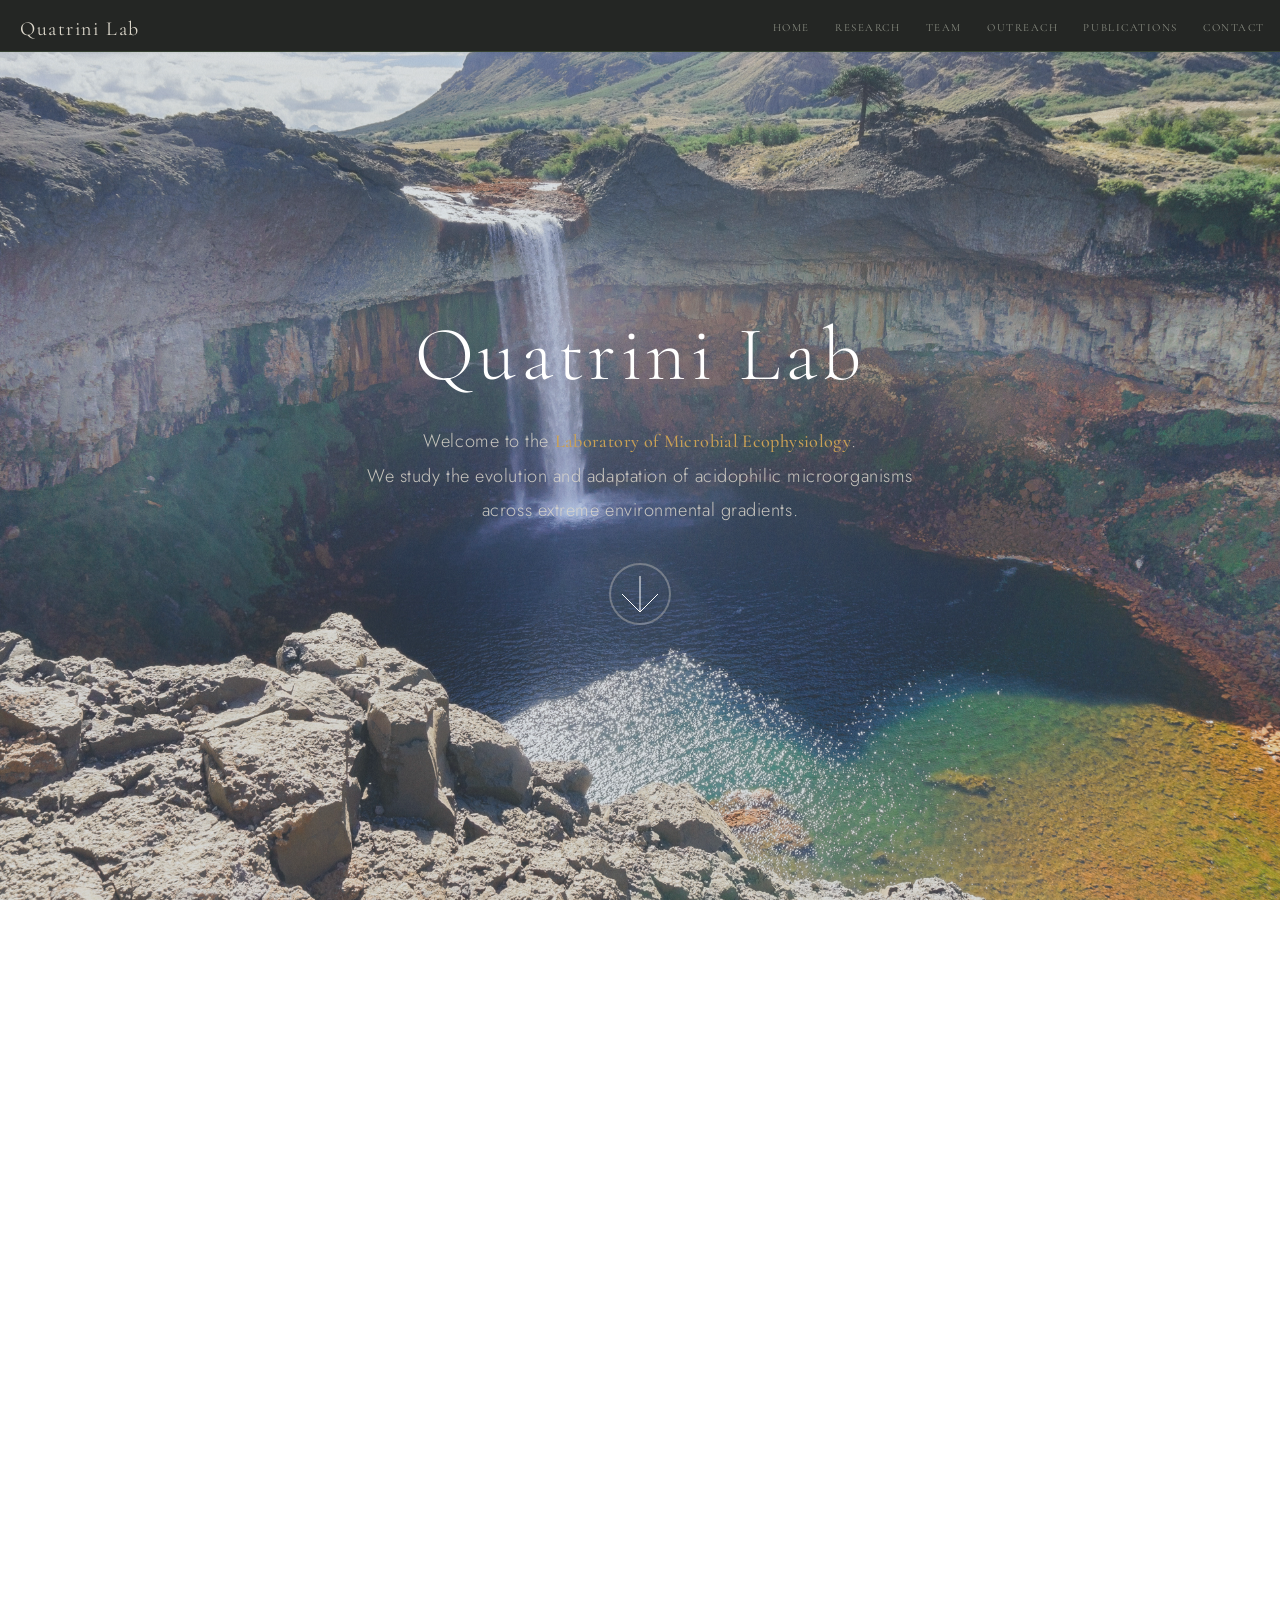
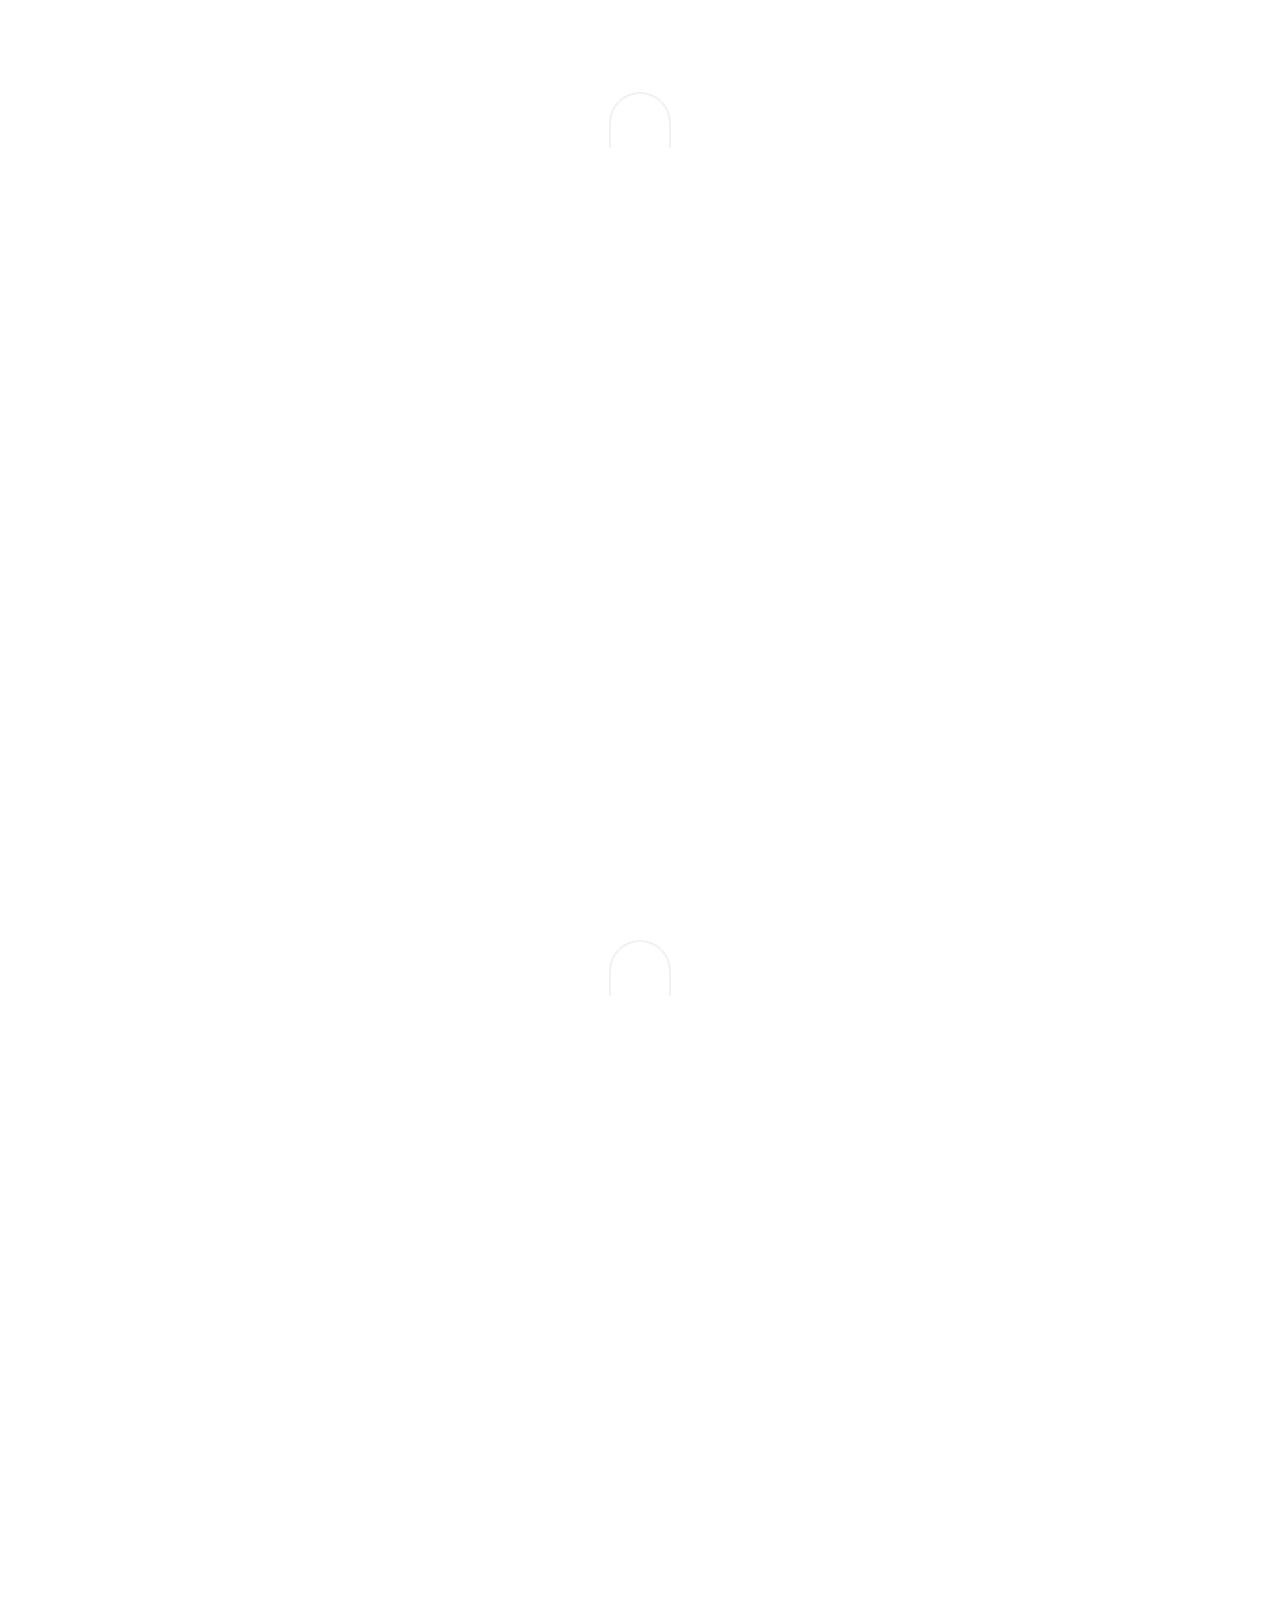
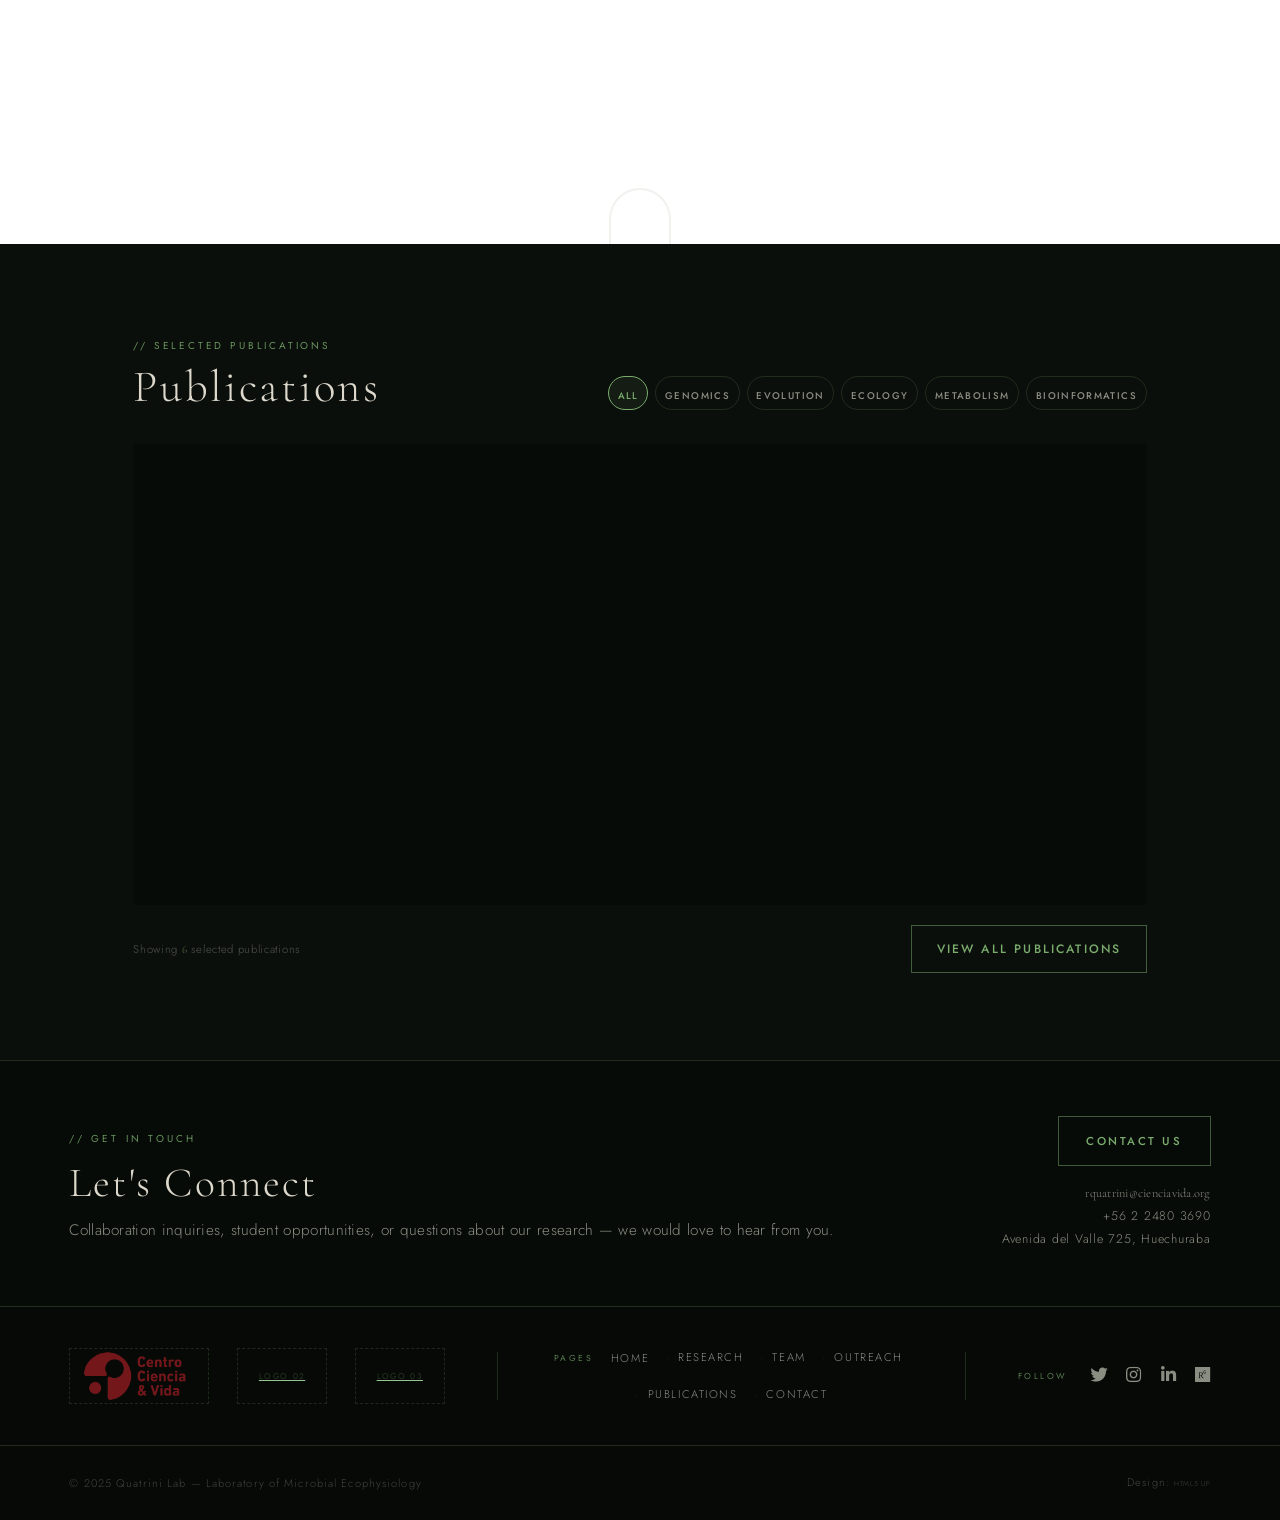
==== commit 84f16aeb: "first update" ====
--- a/index.html
+++ b/index.html
@@ -9,9 +9,6 @@
     <noscript><link rel="stylesheet" href="assets/css/noscript.css" /></noscript>
     <style>
 
-      /* ─────────────────────────────────────────────
-         SHARED PALETTE
-      ───────────────────────────────────────────── */
       :root {
         --sage:        #7aac6e;
         --amber:       #c9a055;
@@ -23,19 +20,7 @@
         --box-border-hover: rgba(122, 172, 110, 0.50);
       }
 
-      /* ─────────────────────────────────────────────
-         GLOBAL FONT OVERRIDE
-      ───────────────────────────────────────────── */
-      *,
-      body,
-      input,
-      select,
-      textarea,
-      button,
-      p,
-      li,
-      span,
-      div {
+      *, body, input, select, textarea, button, p, li, span, div {
         font-family: 'Cormorant Garamond', serif !important;
         font-weight: 400;
         letter-spacing: 0.02em;
@@ -47,9 +32,6 @@
         letter-spacing: 0.04em;
       }
 
-      /* ─────────────────────────────────────────────
-         HEADER / NAV
-      ───────────────────────────────────────────── */
       #header {
         background: rgba(6, 9, 6, 0.88) !important;
         backdrop-filter: blur(10px);
@@ -76,13 +58,8 @@
         padding: 0 0.6em;
       }
 
-      #header nav ul li a:hover {
-        color: var(--sage) !important;
-      }
-
-      /* ─────────────────────────────────────────────
-         INTRO HERO
-      ───────────────────────────────────────────── */
+      #header nav ul li a:hover { color: var(--sage) !important; }
+
       #intro .content header h2 {
         font-family: 'Cormorant Garamond', serif !important;
         font-size: clamp(2.8rem, 6vw, 5rem) !important;
@@ -106,9 +83,6 @@
         color: var(--amber) !important;
       }
 
-      /* ─────────────────────────────────────────────
-         CONTENT BOXES
-      ───────────────────────────────────────────── */
       .box.style2 {
         background: var(--box-bg) !important;
         border: 1px solid var(--box-border) !important;
@@ -157,9 +131,6 @@
         margin-top: 1em;
       }
 
-      /* ─────────────────────────────────────────────
-         SECTION BUTTONS
-      ───────────────────────────────────────────── */
       .section-btn {
         display: inline-block;
         margin-top: 1.8em;
@@ -197,58 +168,441 @@
         color: var(--sage) !important;
       }
 
-      /* ─────────────────────────────────────────────
-         PER-SECTION ACCENT COLORS
-      ───────────────────────────────────────────── */
       #research .box.style2 { border-left-color: var(--sage) !important; }
       #team .box.style2     { border-left-color: var(--amber) !important; }
       #outreach .box.style2 { border-left-color: var(--rust) !important; }
 
-      /* ─────────────────────────────────────────────
-         PUBLICATIONS SECTION
-      ───────────────────────────────────────────── */
+      /* ═══════════════════════════════════════════
+         PUBLICATIONS — SPLIT PANEL
+      ═══════════════════════════════════════════ */
       #work {
         background-color: #0b0f0b !important;
-      }
-
-      #work header h2 {
+        padding: 5em 0 5em !important;
+      }
+
+      .pub-wrap {
+        max-width: 1100px;
+        margin: 0 auto;
+        padding: 0 2.5em;
+      }
+
+      /* ── Top bar: heading + filters on same row ── */
+      .pub-topbar {
+        display: flex;
+        align-items: flex-end;
+        justify-content: space-between;
+        flex-wrap: wrap;
+        gap: 1.2em;
+        margin-bottom: 2em;
+      }
+
+      .pub-topbar-left .section-micro {
+        font-family: 'Jost', sans-serif !important;
+        font-size: 0.58em;
+        font-weight: 400 !important;
+        letter-spacing: 0.28em;
+        text-transform: uppercase;
+        color: var(--sage);
+        display: block;
+        margin-bottom: 0.4em;
+        opacity: 0.85;
+      }
+
+      .pub-topbar-left h2 {
         font-family: 'Cormorant Garamond', serif !important;
-        font-size: clamp(2rem, 4vw, 3.2rem) !important;
+        font-size: clamp(1.8rem, 3.5vw, 2.8rem) !important;
         font-weight: 300 !important;
         color: var(--text-main) !important;
         letter-spacing: 0.06em;
-      }
-
-      #work header p {
-        font-family: 'Jost', sans-serif !important;
+        line-height: 1.0;
+        margin: 0;
+      }
+
+      /* ── Filter pills ── */
+      .pub-filters {
+        display: flex;
+        flex-wrap: wrap;
+        gap: 0.4em;
+        align-items: center;
+      }
+
+      .filter-btn {
+        font-family: 'Jost', sans-serif !important;
+        font-size: 0.56em !important;
+        font-weight: 500 !important;
+        letter-spacing: 0.14em;
+        text-transform: uppercase;
+        padding: 0.28em 0.9em;
+        border: 1px solid rgba(122,172,110,0.18);
+        background: transparent;
+        color: var(--text-muted) !important;
+        cursor: pointer;
+        transition: all 0.2s ease;
+        border-radius: 2em;
+      }
+
+      .filter-btn:hover,
+      .filter-btn.active {
+        border-color: var(--sage);
+        color: var(--sage) !important;
+        background: rgba(122,172,110,0.08);
+      }
+
+      /* ── Split panel container ── */
+      .pub-panel {
+        display: grid;
+        grid-template-columns: 1fr 1.05fr;
+        gap: 0;
+        border: 1px solid var(--box-border);
+        background: rgba(6, 10, 6, 0.70);
+        backdrop-filter: blur(10px);
+        -webkit-backdrop-filter: blur(10px);
+        height: 460px;
+      }
+
+      /* ── LEFT: scrollable list ── */
+      .pub-list {
+        border-right: 1px solid var(--box-border);
+        overflow-y: auto;
+        height: 100%;
+        scrollbar-width: thin;
+        scrollbar-color: rgba(122,172,110,0.2) transparent;
+      }
+
+      .pub-list::-webkit-scrollbar { width: 3px; }
+      .pub-list::-webkit-scrollbar-track { background: transparent; }
+      .pub-list::-webkit-scrollbar-thumb {
+        background: rgba(122,172,110,0.25);
+        border-radius: 2px;
+      }
+
+      /* Individual list row */
+      .pub-row {
+        display: grid;
+        grid-template-columns: 44px 1fr;
+        align-items: stretch;
+        border-bottom: 1px solid rgba(122,172,110,0.06);
+        cursor: pointer;
+        transition: background 0.2s ease;
+        position: relative;
+      }
+
+      .pub-row:last-child { border-bottom: none; }
+      .pub-row:hover { background: rgba(122,172,110,0.04); }
+
+      .pub-row.active {
+        background: rgba(122,172,110,0.07);
+      }
+
+      /* Left accent strip — color by topic */
+      .pub-row-accent {
+        display: flex;
+        flex-direction: column;
+        align-items: center;
+        justify-content: center;
+        padding: 0.9em 0;
+        border-left: 3px solid transparent;
+        transition: border-color 0.2s ease;
+        gap: 0.5em;
+      }
+
+      .pub-row.active .pub-row-accent,
+      .pub-row:hover .pub-row-accent {
+        border-left-color: var(--accent-color, var(--sage));
+      }
+
+      .pub-row-year {
+        font-family: 'Jost', sans-serif !important;
+        font-size: 0.5em !important;
+        font-weight: 500 !important;
+        letter-spacing: 0.08em;
+        color: var(--amber) !important;
+        writing-mode: vertical-rl;
+        text-orientation: mixed;
+        transform: rotate(180deg);
+        opacity: 0.75;
+      }
+
+      /* Right content of the row */
+      .pub-row-content {
+        padding: 0.85em 1em 0.85em 0.6em;
+        display: flex;
+        flex-direction: column;
+        justify-content: center;
+        gap: 0.3em;
+        min-width: 0;
+      }
+
+      .pub-row-title {
+        font-family: 'Cormorant Garamond', serif !important;
+        font-size: 0.92em !important;
+        font-weight: 400 !important;
+        color: var(--text-main) !important;
+        line-height: 1.3;
+        /* Clamp to 2 lines */
+        display: -webkit-box;
+        -webkit-line-clamp: 2;
+        -webkit-box-orient: vertical;
+        overflow: hidden;
+        transition: color 0.2s ease;
+      }
+
+      .pub-row.active .pub-row-title { color: #fff !important; }
+
+      .pub-row-journal {
+        font-family: 'Jost', sans-serif !important;
+        font-size: 0.6em !important;
+        font-weight: 400 !important;
+        font-style: italic;
+        color: var(--sage) !important;
+        letter-spacing: 0.03em;
+        white-space: nowrap;
+        overflow: hidden;
+        text-overflow: ellipsis;
+      }
+
+      /* Topic color dot */
+      .pub-row-dot {
+        width: 5px;
+        height: 5px;
+        border-radius: 50%;
+        flex-shrink: 0;
+        margin-top: 2px;
+      }
+
+      /* ── RIGHT: detail panel ── */
+      .pub-detail {
+        overflow-y: auto;
+        height: 100%;
+        padding: 2.2em 2.4em;
+        scrollbar-width: thin;
+        scrollbar-color: rgba(122,172,110,0.2) transparent;
+        position: relative;
+      }
+
+      .pub-detail::-webkit-scrollbar { width: 3px; }
+      .pub-detail::-webkit-scrollbar-track { background: transparent; }
+      .pub-detail::-webkit-scrollbar-thumb {
+        background: rgba(122,172,110,0.25);
+        border-radius: 2px;
+      }
+
+      /* Placeholder state (nothing selected) */
+      .pub-detail-placeholder {
+        height: 100%;
+        display: flex;
+        flex-direction: column;
+        align-items: center;
+        justify-content: center;
+        gap: 0.8em;
+        opacity: 0.25;
+      }
+
+      .pub-detail-placeholder .ph-line {
+        width: 48px;
+        height: 1px;
+        background: var(--sage);
+      }
+
+      .pub-detail-placeholder p {
+        font-family: 'Jost', sans-serif !important;
+        font-size: 0.65em !important;
+        letter-spacing: 0.18em;
+        text-transform: uppercase;
+        color: var(--text-muted) !important;
+      }
+
+      /* Active detail content */
+      .pub-detail-content {
+        display: none;
+        flex-direction: column;
+        gap: 0;
+        animation: fadeDetail 0.3s ease;
+      }
+
+      .pub-detail-content.visible {
+        display: flex;
+      }
+
+      @keyframes fadeDetail {
+        from { opacity: 0; transform: translateY(6px); }
+        to   { opacity: 1; transform: translateY(0); }
+      }
+
+      .detail-micro {
+        font-family: 'Jost', sans-serif !important;
+        font-size: 0.56em !important;
+        font-weight: 400 !important;
+        letter-spacing: 0.28em;
+        text-transform: uppercase;
+        margin-bottom: 1em;
+        display: flex;
+        align-items: center;
+        gap: 0.8em;
+      }
+
+      .detail-micro-year {
+        color: var(--amber) !important;
+      }
+
+      .detail-micro-sep {
+        width: 20px;
+        height: 1px;
+        background: var(--box-border);
+        flex-shrink: 0;
+      }
+
+      .detail-micro-topic {
+        opacity: 0.6;
+      }
+
+      .detail-title {
+        font-family: 'Cormorant Garamond', serif !important;
+        font-weight: 400 !important;
+        font-size: clamp(1.1rem, 2vw, 1.5rem) !important;
+        color: var(--text-main) !important;
+        line-height: 1.3;
+        letter-spacing: 0.02em;
+        margin-bottom: 1em;
+      }
+
+      .detail-journal {
+        font-family: 'Jost', sans-serif !important;
+        font-size: 0.72em !important;
+        font-weight: 400 !important;
+        font-style: italic;
+        color: var(--sage) !important;
+        letter-spacing: 0.04em;
+        margin-bottom: 0.5em;
+      }
+
+      .detail-divider {
+        width: 100%;
+        height: 1px;
+        background: var(--box-border);
+        margin: 1em 0;
+      }
+
+      .detail-authors-label {
+        font-family: 'Jost', sans-serif !important;
+        font-size: 0.54em !important;
+        font-weight: 500 !important;
+        letter-spacing: 0.22em;
+        text-transform: uppercase;
+        color: var(--text-muted) !important;
+        opacity: 0.6;
+        margin-bottom: 0.45em;
+      }
+
+      .detail-authors {
+        font-family: 'Jost', sans-serif !important;
+        font-size: 0.74em !important;
         font-weight: 300 !important;
         color: var(--text-muted) !important;
-        font-size: 0.95em !important;
-        line-height: 1.8 !important;
-      }
-
-      .gallery article .image img {
-        transition: transform 0.4s ease, filter 0.4s ease;
-        filter: brightness(0.88) saturate(0.9);
-      }
-
-      .gallery article:hover .image img {
-        transform: scale(1.04);
-        filter: brightness(1.0) saturate(1.1);
-      }
-
-      #work .section-btn {
-        border-color: rgba(122, 172, 110, 0.35) !important;
+        line-height: 1.7;
+        letter-spacing: 0.02em;
+        margin-bottom: 1.2em;
+      }
+
+      .detail-tags {
+        display: flex;
+        flex-wrap: wrap;
+        gap: 0.4em;
+        margin-bottom: 1.4em;
+      }
+
+      .detail-tag {
+        font-family: 'Jost', sans-serif !important;
+        font-size: 0.56em !important;
+        font-weight: 500 !important;
+        letter-spacing: 0.12em;
+        text-transform: uppercase;
+        padding: 0.22em 0.7em;
+        border-radius: 2em;
+      }
+
+      .tag-genomics    { background: rgba(122,172,110,0.12); color: var(--sage) !important;  border: 1px solid rgba(122,172,110,0.25); }
+      .tag-evolution   { background: rgba(201,160,85,0.12);  color: var(--amber) !important; border: 1px solid rgba(201,160,85,0.25); }
+      .tag-ecology     { background: rgba(74,154,138,0.12);  color: #4a9a8a !important;      border: 1px solid rgba(74,154,138,0.25); }
+      .tag-metabolism  { background: rgba(168,78,42,0.12);   color: #c07050 !important;      border: 1px solid rgba(168,78,42,0.22); }
+      .tag-bioinformatics { background: rgba(106,143,175,0.12); color: #8aaecc !important;   border: 1px solid rgba(106,143,175,0.22); }
+
+      .detail-doi-btn {
+        display: inline-flex;
+        align-items: center;
+        gap: 0.6em;
+        padding: 0.55em 1.4em;
+        border: 1px solid var(--box-border-hover);
+        color: var(--sage) !important;
+        font-family: 'Jost', sans-serif !important;
+        font-weight: 500 !important;
+        font-size: 0.62em !important;
+        letter-spacing: 0.18em;
+        text-transform: uppercase;
+        text-decoration: none;
+        background: transparent;
+        transition: background 0.25s ease, border-color 0.25s ease, color 0.25s ease;
+        align-self: flex-start;
+      }
+
+      .detail-doi-btn:hover {
+        background: rgba(122,172,110,0.10);
+        border-color: var(--sage);
+        color: #fff !important;
+      }
+
+      /* Arrow SVG inside button */
+      .detail-doi-btn svg {
+        width: 10px;
+        height: 10px;
+        fill: none;
+        stroke: currentColor;
+        stroke-width: 2;
+      }
+
+      /* ── Bottom bar: count + CTA ── */
+      .pub-bottombar {
+        display: flex;
+        align-items: center;
+        justify-content: space-between;
+        flex-wrap: wrap;
+        gap: 1em;
+        margin-top: 1.2em;
+        padding-top: 0;
+      }
+
+      .pub-count-note {
+        font-family: 'Jost', sans-serif !important;
+        font-size: 0.65em !important;
+        font-weight: 300 !important;
         color: var(--text-muted) !important;
-      }
-
-      #work .section-btn:hover {
+        letter-spacing: 0.06em;
+        opacity: 0.55;
+      }
+
+      .pub-count-note span {
         color: var(--sage) !important;
-      }
-
-      /* ─────────────────────────────────────────────
-         SITE FOOTER — replaces old contact section
-      ───────────────────────────────────────────── */
+        opacity: 1;
+      }
+
+      /* ── topic color map via CSS vars ── */
+      .pub-row[data-topic="genomics"]     { --accent-color: var(--sage); }
+      .pub-row[data-topic="evolution"]    { --accent-color: var(--amber); }
+      .pub-row[data-topic="ecology"]      { --accent-color: #4a9a8a; }
+      .pub-row[data-topic="metabolism"]   { --accent-color: var(--rust); }
+      .pub-row[data-topic="bioinformatics"]{ --accent-color: #6a8faf; }
+
+      .pub-row[data-topic="genomics"]     .pub-row-dot { background: var(--sage); }
+      .pub-row[data-topic="evolution"]    .pub-row-dot { background: var(--amber); }
+      .pub-row[data-topic="ecology"]      .pub-row-dot { background: #4a9a8a; }
+      .pub-row[data-topic="metabolism"]   .pub-row-dot { background: var(--rust); }
+      .pub-row[data-topic="bioinformatics"].pub-row-dot { background: #6a8faf; }
+
+      .pub-row.hidden { display: none; }
+
+      /* ═══════════════════════════════════════════
+         SITE FOOTER
+      ═══════════════════════════════════════════ */
       #site-footer {
         background: #060906;
         border-top: 1px solid var(--box-border);
@@ -256,23 +610,20 @@
         margin: 0;
       }
 
-      /* ── Contact CTA band ── */
       .footer-cta {
         background: rgba(8, 12, 8, 0.95);
         border-bottom: 1px solid var(--box-border);
-        padding: 4em 3em;
+        padding: 3.2em 4em;
         display: flex;
         align-items: center;
         justify-content: space-between;
         flex-wrap: wrap;
         gap: 2em;
-        max-width: 1200px;
+        max-width: 1400px;
         margin: 0 auto;
       }
 
-      .footer-cta-text {
-        flex: 1 1 340px;
-      }
+      .footer-cta-text { flex: 1 1 340px; }
 
       .footer-cta-text .cta-label {
         font-family: 'Jost', sans-serif !important;
@@ -288,20 +639,20 @@
 
       .footer-cta-text h2 {
         font-family: 'Cormorant Garamond', serif !important;
-        font-size: clamp(2rem, 4vw, 3rem) !important;
+        font-size: clamp(1.8rem, 3.5vw, 2.6rem) !important;
         font-weight: 300 !important;
         color: var(--text-main) !important;
         letter-spacing: 0.05em;
-        margin: 0 0 0.3em 0;
+        margin: 0 0 0.25em 0;
         line-height: 1.1;
       }
 
       .footer-cta-text p {
         font-family: 'Jost', sans-serif !important;
         font-weight: 300 !important;
-        font-size: 0.9em !important;
+        font-size: 0.88em !important;
         color: var(--text-muted) !important;
-        line-height: 1.8 !important;
+        line-height: 1.75 !important;
         margin: 0;
       }
 
@@ -310,17 +661,17 @@
         display: flex;
         flex-direction: column;
         align-items: flex-end;
-        gap: 1em;
+        gap: 0.9em;
       }
 
       .footer-cta-btn {
         display: inline-block;
-        padding: 0.85em 2.6em;
+        padding: 0.75em 2.4em;
         border: 1px solid var(--box-border-hover);
         color: var(--sage) !important;
         font-family: 'Jost', sans-serif !important;
         font-weight: 500 !important;
-        font-size: 0.68em !important;
+        font-size: 0.66em !important;
         letter-spacing: 0.22em;
         text-transform: uppercase;
         text-decoration: none;
@@ -338,11 +689,11 @@
       .footer-contact-detail {
         font-family: 'Jost', sans-serif !important;
         font-weight: 300 !important;
-        font-size: 0.75em !important;
+        font-size: 0.72em !important;
         color: var(--text-muted) !important;
         letter-spacing: 0.06em;
         text-align: right;
-        line-height: 1.9;
+        line-height: 1.85;
       }
 
       .footer-contact-detail a {
@@ -351,207 +702,208 @@
         transition: color 0.25s ease;
       }
 
-      .footer-contact-detail a:hover {
-        color: var(--sage) !important;
-      }
-
-      /* ── Logos + Links band ── */
+      .footer-contact-detail a:hover { color: var(--sage) !important; }
+
       .footer-main {
-        max-width: 1200px;
+        max-width: 1400px;
         margin: 0 auto;
-        padding: 3em 3em 2.5em;
-        display: grid;
-        grid-template-columns: 1fr auto 1fr;
-        align-items: start;
+        padding: 2em 4em;
+        display: flex;
+        flex-direction: row;
+        align-items: center;
+        justify-content: space-between;
         gap: 3em;
-      }
-
-      /* Logo strip */
+        border-bottom: 1px solid var(--box-border);
+      }
+
       .footer-logos {
         display: flex;
+        flex-direction: row;
         align-items: center;
-        gap: 2em;
-        flex-wrap: wrap;
+        gap: 1.6em;
+        flex: 0 0 auto;
       }
 
       .footer-logo-slot {
-        width: 110px;
-        height: 48px;
-        border: 1px dashed rgba(122, 172, 110, 0.25);
         display: flex;
         align-items: center;
         justify-content: center;
-        position: relative;
+        height: 56px;
+        min-width: 90px;
+        max-width: 140px;
+        padding: 0.4em 0.6em;
+        border: 1px dashed rgba(122, 172, 110, 0.20);
         transition: border-color 0.3s ease;
         overflow: hidden;
-      }
-
-      .footer-logo-slot:hover {
-        border-color: rgba(122, 172, 110, 0.50);
-      }
+        flex-shrink: 0;
+      }
+
+      .footer-logo-slot:hover { border-color: rgba(122, 172, 110, 0.45); }
 
       .footer-logo-slot img {
         max-width: 100%;
-        max-height: 100%;
+        max-height: 300px;
+        width: auto;
+        height: auto;
         object-fit: contain;
-        filter: brightness(0.7) grayscale(0.3);
+        filter: brightness(0.65) grayscale(0.25);
         transition: filter 0.3s ease;
-      }
-
-      .footer-logo-slot img:hover {
-        filter: brightness(1.0) grayscale(0);
-      }
-
-      /* Placeholder label shown when no img is loaded */
+        display: block;
+      }
+
+      .footer-logo-slot:hover img { filter: brightness(1.0) grayscale(0); }
+
       .footer-logo-slot .logo-placeholder {
         font-family: 'Jost', sans-serif !important;
-        font-size: 0.52em !important;
-        font-weight: 400 !important;
-        letter-spacing: 0.18em;
-        color: rgba(122, 172, 110, 0.35) !important;
+        font-size: 0.48em !important;
+        font-weight: 400 !important;
+        letter-spacing: 0.16em;
+        color: rgba(122, 172, 110, 0.30) !important;
         text-transform: uppercase;
         text-align: center;
-        padding: 0.4em;
-        line-height: 1.4;
         user-select: none;
-      }
-
-      /* Center nav */
+        white-space: nowrap;
+      }
+
+      .footer-divider {
+        width: 1px;
+        height: 48px;
+        background: var(--box-border);
+        flex-shrink: 0;
+      }
+
       .footer-nav {
         display: flex;
-        flex-direction: column;
+        flex-direction: row;
         align-items: center;
-        gap: 0.6em;
+        gap: 0.3em;
+        flex: 1 1 auto;
+        justify-content: center;
+        flex-wrap: wrap;
       }
 
       .footer-nav-label {
         font-family: 'Jost', sans-serif !important;
-        font-size: 0.55em !important;
-        font-weight: 400 !important;
-        letter-spacing: 0.3em;
+        font-size: 0.5em !important;
+        font-weight: 400 !important;
+        letter-spacing: 0.28em;
         color: var(--sage) !important;
         text-transform: uppercase;
-        opacity: 0.75;
-        margin-bottom: 0.5em;
+        opacity: 0.7;
+        margin-right: 0.8em;
+        white-space: nowrap;
       }
 
       .footer-nav a {
         font-family: 'Jost', sans-serif !important;
         font-weight: 300 !important;
-        font-size: 0.72em !important;
+        font-size: 0.65em !important;
         letter-spacing: 0.14em;
         text-transform: uppercase;
         color: var(--text-muted) !important;
         text-decoration: none;
         transition: color 0.25s ease;
-        text-align: center;
-      }
-
-      .footer-nav a:hover {
+        white-space: nowrap;
+        padding: 0 0.5em;
+      }
+
+      .footer-nav a + a::before {
+        content: '\00B7';
+        margin-right: 0.5em;
+        color: var(--box-border);
+        font-size: 1.2em;
+        vertical-align: middle;
+      }
+
+      .footer-nav a:hover { color: var(--sage) !important; }
+
+      .footer-social {
+        display: flex;
+        flex-direction: row;
+        align-items: center;
+        gap: 1.1em;
+        flex: 0 0 auto;
+      }
+
+      .footer-social-label {
+        font-family: 'Jost', sans-serif !important;
+        font-size: 0.5em !important;
+        font-weight: 400 !important;
+        letter-spacing: 0.28em;
         color: var(--sage) !important;
-      }
-
-      /* Social icons */
-      .footer-social {
-        display: flex;
-        justify-content: flex-end;
-        align-items: flex-start;
-        flex-direction: column;
-        gap: 0.5em;
-      }
-
-      .footer-social-label {
-        font-family: 'Jost', sans-serif !important;
-        font-size: 0.55em !important;
-        font-weight: 400 !important;
-        letter-spacing: 0.3em;
-        color: var(--sage) !important;
-        text-transform: uppercase;
-        opacity: 0.75;
-        margin-bottom: 0.5em;
-      }
-
-      .footer-social-icons {
-        display: flex;
-        gap: 1em;
-        flex-wrap: wrap;
-      }
-
-      .footer-social-icons a {
+        text-transform: uppercase;
+        opacity: 0.7;
+        margin-right: 0.4em;
+        white-space: nowrap;
+      }
+
+      .footer-social a {
         color: var(--text-muted) !important;
-        font-size: 1.1em;
+        font-size: 1em;
         transition: color 0.25s ease, transform 0.2s ease;
         text-decoration: none;
       }
 
-      .footer-social-icons a:hover {
+      .footer-social a:hover {
         color: var(--sage) !important;
         transform: translateY(-2px);
       }
 
-      /* ── Bottom bar ── */
       .footer-bottom {
-        border-top: 1px solid var(--box-border);
-        padding: 1.4em 3em;
+        padding: 1.2em 4em;
         display: flex;
         justify-content: space-between;
         align-items: center;
-        max-width: 1200px;
+        max-width: 1400px;
         margin: 0 auto;
         flex-wrap: wrap;
-        gap: 1em;
+        gap: 0.8em;
       }
 
       .footer-bottom span,
       .footer-bottom a {
         font-family: 'Jost', sans-serif !important;
         font-weight: 300 !important;
-        font-size: 0.68em !important;
+        font-size: 0.64em !important;
         letter-spacing: 0.1em;
-        color: rgba(138, 141, 130, 0.55) !important;
+        color: rgba(138, 141, 130, 0.45) !important;
         text-decoration: none;
         transition: color 0.25s ease;
       }
 
-      .footer-bottom a:hover {
-        color: var(--sage) !important;
-      }
-
-      /* ─────────────────────────────────────────────
-         RESPONSIVE
-      ───────────────────────────────────────────── */
-      @media (max-width: 768px) {
-        .footer-cta {
-          flex-direction: column;
-          align-items: flex-start;
-          padding: 3em 2em;
+      .footer-bottom a:hover { color: var(--sage) !important; }
+
+      /* ── Responsive ── */
+      @media (max-width: 900px) {
+        .pub-panel {
+          grid-template-columns: 1fr;
+          height: auto;
         }
-
-        .footer-cta-action {
-          align-items: flex-start;
+        .pub-list {
+          height: 260px;
+          border-right: none;
+          border-bottom: 1px solid var(--box-border);
         }
-
-        .footer-contact-detail {
-          text-align: left;
+        .pub-detail {
+          height: auto;
+          min-height: 240px;
+          max-height: 340px;
         }
-
-        .footer-main {
-          grid-template-columns: 1fr;
-          padding: 2.5em 2em;
-          gap: 2em;
-        }
-
-        .footer-social {
-          align-items: flex-start;
-        }
-
-        .footer-bottom {
-          flex-direction: column;
-          align-items: flex-start;
-          padding: 1.4em 2em;
-        }
-      }
-
+        .pub-topbar { flex-direction: column; align-items: flex-start; }
+        .footer-cta { flex-direction: column; align-items: flex-start; padding: 2.5em 2em; }
+        .footer-cta-action { align-items: flex-start; }
+        .footer-contact-detail { text-align: left; }
+        .footer-main { flex-direction: column; align-items: flex-start; padding: 2em 2em; gap: 1.6em; }
+        .footer-divider { display: none; }
+        .footer-nav { justify-content: flex-start; }
+        .footer-nav a + a::before { display: none; }
+        .footer-nav a { padding: 0.2em 0; }
+        .footer-bottom { flex-direction: column; align-items: flex-start; padding: 1.2em 2em; }
+      }
+
+      @media (max-width: 560px) {
+        .pub-wrap { padding: 0 1.2em; }
+      }
     </style>
   </head>
   <body class="is-preload">
@@ -574,9 +926,7 @@
     <!-- Intro -->
     <section id="intro" class="main style1 dark fullscreen">
       <div class="content">
-        <header>
-          <h2>Quatrini Lab</h2>
-        </header>
+        <header><h2>Quatrini Lab</h2></header>
         <p>Welcome to the <strong>Laboratory of Microbial Ecophysiology</strong>.<br />
         We study the evolution and adaptation of acidophilic microorganisms<br />
         across extreme environmental gradients.</p>
@@ -589,9 +939,7 @@
     <!-- Research -->
     <section id="research" class="main style2 left dark fullscreen">
       <div class="content box style2">
-        <header data-tag="// research program">
-          <h2>Our Research</h2>
-        </header>
+        <header data-tag="// research program"><h2>Our Research</h2></header>
         <p>We investigate microbial ecophysiology and evolution in extreme environments,
         focusing on acidophilic communities, metabolic adaptation, and the
         molecular mechanisms that allow life to thrive where few organisms can survive.</p>
@@ -603,9 +951,7 @@
     <!-- Team -->
     <section id="team" class="main style2 right dark fullscreen">
       <div class="content box style2">
-        <header data-tag="// people">
-          <h2>Our Team</h2>
-        </header>
+        <header data-tag="// people"><h2>Our Team</h2></header>
         <p>We are a multidisciplinary group of scientists passionate about
         microbiology, evolution, and extreme environments. Our team combines
         molecular biology, bioinformatics, and field ecology to understand
@@ -618,63 +964,275 @@
     <!-- Outreach -->
     <section id="outreach" class="main style2 left dark fullscreen">
       <div class="content box style2">
-        <header data-tag="// science communication">
-          <h2>Outreach</h2>
-        </header>
+        <header data-tag="// science communication"><h2>Outreach</h2></header>
         <p>Science belongs to everyone. We are committed to communicating our research
         beyond the laboratory — through public talks, science writing, educational
-        workshops, and community engagement. Bridging the gap between cutting-edge
-        microbial science and society.</p>
+        workshops, and community engagement.</p>
         <a href="outreach.html" class="section-btn">See Our Outreach</a>
       </div>
       <a href="#work" class="button style2 down anchored">Next</a>
     </section>
 
-    <!-- Publications -->
-    <section id="work" class="main style3 primary">
-      <div class="content">
-        <header>
-          <h2>Publications</h2>
-          <p>A selection of our scientific contributions — from field ecology
-          to molecular mechanisms of extremophile adaptation.</p>
-        </header>
-        <div class="gallery">
-          <article class="from-left">
-            <a href="images/fulls/01.jpg" class="image fit"><img src="images/thumbs/01.jpg" title="Publication 01" alt="" /></a>
-          </article>
-          <article class="from-right">
-            <a href="images/fulls/02.jpg" class="image fit"><img src="images/thumbs/02.jpg" title="Publication 02" alt="" /></a>
-          </article>
-          <article class="from-left">
-            <a href="images/fulls/03.jpg" class="image fit"><img src="images/thumbs/03.jpg" title="Publication 03" alt="" /></a>
-          </article>
-          <article class="from-right">
-            <a href="images/fulls/04.jpg" class="image fit"><img src="images/thumbs/04.jpg" title="Publication 04" alt="" /></a>
-          </article>
-          <article class="from-left">
-            <a href="images/fulls/05.jpg" class="image fit"><img src="images/thumbs/05.jpg" title="Publication 05" alt="" /></a>
-          </article>
-          <article class="from-right">
-            <a href="images/fulls/06.jpg" class="image fit"><img src="images/thumbs/06.jpg" title="Publication 06" alt="" /></a>
-          </article>
+    <!-- ═══════════════════════════════════════════
+         PUBLICATIONS — SPLIT PANEL
+    ═══════════════════════════════════════════ -->
+    <section id="work">
+      <div class="pub-wrap">
+
+        <!-- Top bar -->
+        <div class="pub-topbar">
+          <div class="pub-topbar-left">
+            <span class="section-micro">// selected publications</span>
+            <h2>Publications</h2>
+          </div>
+          <div class="pub-filters">
+            <button class="filter-btn active" data-filter="all">All</button>
+            <button class="filter-btn" data-filter="genomics">Genomics</button>
+            <button class="filter-btn" data-filter="evolution">Evolution</button>
+            <button class="filter-btn" data-filter="ecology">Ecology</button>
+            <button class="filter-btn" data-filter="metabolism">Metabolism</button>
+            <button class="filter-btn" data-filter="bioinformatics">Bioinformatics</button>
+          </div>
         </div>
-        <div style="text-align:center; margin-top:3em;">
-          <a href="publications.html" class="section-btn">View All Publications</a>
+
+        <!-- Split panel -->
+        <div class="pub-panel">
+
+          <!-- LEFT: compact list -->
+          <div class="pub-list" id="pub-list">
+
+            <div class="pub-row" data-topic="genomics" data-tags="genomics evolution" data-index="0">
+              <div class="pub-row-accent">
+                <div class="pub-row-dot"></div>
+                <div class="pub-row-year">2026</div>
+              </div>
+              <div class="pub-row-content">
+                <div class="pub-row-title">Microbial succession and assembly shaped by sulfur, spatial partitioning, and water flow in a volcanic acidic river of northern Patagonia</div>
+                <div class="pub-row-journal">The ISME Journal</div>
+              </div>
+            </div>
+
+            <div class="pub-row" data-topic="evolution" data-tags="evolution genomics" data-index="1">
+              <div class="pub-row-accent">
+                <div class="pub-row-dot"></div>
+                <div class="pub-row-year">2025</div>
+              </div>
+              <div class="pub-row-content">
+                <div class="pub-row-title">MOBHunter: a data integration platform for identification and classification of mobile genetic elements in microbial genomes</div>
+                <div class="pub-row-journal">Nucleic Acids Research</div>
+              </div>
+            </div>
+
+            <div class="pub-row" data-topic="genomics" data-tags="genomics bioinformatics" data-index="2">
+              <div class="pub-row-accent">
+                <div class="pub-row-dot"></div>
+                <div class="pub-row-year">2024</div>
+              </div>
+              <div class="pub-row-content">
+                <div class="pub-row-title"><em>Acidithiobacillia</em> class members originating at sites within the Pacific Ring of Fire and description of the novel genus <em>'Igneacidithiobacillus'</em></div>
+                <div class="pub-row-journal">Frontiers in Microbiology</div>
+              </div>
+            </div>
+
+            <div class="pub-row" data-topic="genomics" data-tags="genomics bioinformatics" data-index="3">
+              <div class="pub-row-accent">
+                <div class="pub-row-dot"></div>
+                <div class="pub-row-year">2021</div>
+              </div>
+              <div class="pub-row-content">
+                <div class="pub-row-title">Genomic evolution of the class <em>Acidithiobacillia</em>: deep-branching Proteobacteria living in extreme acidic conditions</div>
+                <div class="pub-row-journal">The ISME Journal</div>
+              </div>
+            </div>
+
+            <div class="pub-row" data-topic="ecology" data-tags="ecology genomics" data-index="4">
+              <div class="pub-row-accent">
+                <div class="pub-row-dot"></div>
+                <div class="pub-row-year">2020</div>
+              </div>
+              <div class="pub-row-content">
+                <div class="pub-row-title">Community structure and metabolic flexibility of acidophilic biofilms in AMD environments across a pH gradient</div>
+                <div class="pub-row-journal">Environmental Microbiology</div>
+              </div>
+            </div>
+
+            <div class="pub-row" data-topic="metabolism" data-tags="metabolism genomics" data-index="5">
+              <div class="pub-row-accent">
+                <div class="pub-row-dot"></div>
+                <div class="pub-row-year">2019</div>
+              </div>
+              <div class="pub-row-content">
+                <div class="pub-row-title">Sulfur oxidation pathways in <em>Acidithiobacillus</em>: genomic and biochemical evidence for metabolic versatility</div>
+                <div class="pub-row-journal">Applied and Environmental Microbiology</div>
+              </div>
+            </div>
+
+          </div>
+          <!-- end pub-list -->
+
+          <!-- RIGHT: detail panel -->
+          <div class="pub-detail" id="pub-detail">
+
+            <!-- Placeholder -->
+            <div class="pub-detail-placeholder" id="pub-placeholder">
+              <div class="ph-line"></div>
+              <p>Select a publication</p>
+              <div class="ph-line"></div>
+            </div>
+
+            <!-- Detail cards — one per publication, shown/hidden by JS -->
+            <div class="pub-detail-content" data-detail="0">
+              <div class="detail-micro">
+                <span class="detail-micro-year">2026</span>
+                <div class="detail-micro-sep"></div>
+                <span class="detail-micro-topic">Ecology &amp; Genomics</span>
+              </div>
+              <div class="detail-title">Microbial succession and assembly shaped by sulfur, spatial partitioning, and water flow in a volcanic acidic river of northern Patagonia</div>
+              <div class="detail-journal">The ISME Journal</div>
+              <div class="detail-divider"></div>
+              <div class="detail-authors-label">Authors</div>
+              <div class="detail-authors">Duarte-Ramirez J, Arisan D, Rojas-Villalobos C, Diaz-Gonzalez F, Sepulveda-Rebolledo P, Moya-Beltran A, Ulloa R, Johnson DB, Vera M, Diez B, Castro M, Temporetti P, Giaveno A, Issotta F, Quatrini R.</div>
+              <div class="detail-tags">
+                <span class="detail-tag tag-genomics">Microbial succession</span>
+                <span class="detail-tag tag-ecology">Ecology</span>
+                <span class="detail-tag tag-genomics">Genomics</span>
+              </div>
+              <a href="#" class="detail-doi-btn" target="_blank" rel="noopener">
+                View Publication
+                <svg viewBox="0 0 12 12"><path d="M2 6h8M6 2l4 4-4 4" stroke-linecap="round" stroke-linejoin="round"/></svg>
+              </a>
+            </div>
+
+            <div class="pub-detail-content" data-detail="1">
+              <div class="detail-micro">
+                <span class="detail-micro-year">2025</span>
+                <div class="detail-micro-sep"></div>
+                <span class="detail-micro-topic">Evolution &amp; Genomics</span>
+              </div>
+              <div class="detail-title">MOBHunter: a data integration platform for identification and classification of mobile genetic elements in microbial genomes</div>
+              <div class="detail-journal">Nucleic Acids Research</div>
+              <div class="detail-divider"></div>
+              <div class="detail-authors-label">Authors</div>
+              <div class="detail-authors">Rojas-Villalobos C, Ossandon FJ, Castillo-Vilcahuaman C, Sepulveda-Rebolledo P, Castro-Salinas D, Zapata-Araya A, Arisan D, Perez-Acle T, Issotta F, Quatrini R, Moya-Beltran A.</div>
+              <div class="detail-tags">
+                <span class="detail-tag tag-evolution">Evolution</span>
+                <span class="detail-tag tag-genomics">Mobile Genetic Elements</span>
+                <span class="detail-tag tag-bioinformatics">Bioinformatics</span>
+              </div>
+              <a href="#" class="detail-doi-btn" target="_blank" rel="noopener">
+                View Publication
+                <svg viewBox="0 0 12 12"><path d="M2 6h8M6 2l4 4-4 4" stroke-linecap="round" stroke-linejoin="round"/></svg>
+              </a>
+            </div>
+
+            <div class="pub-detail-content" data-detail="2">
+              <div class="detail-micro">
+                <span class="detail-micro-year">2024</span>
+                <div class="detail-micro-sep"></div>
+                <span class="detail-micro-topic">Genomics &amp; Phylogenomics</span>
+              </div>
+              <div class="detail-title"><em>Acidithiobacillia</em> class members originating at sites within the Pacific Ring of Fire and other tectonically active locations and description of the novel genus <em>'Igneacidithiobacillus'</em></div>
+              <div class="detail-journal">Frontiers in Microbiology</div>
+              <div class="detail-divider"></div>
+              <div class="detail-authors-label">Authors</div>
+              <div class="detail-authors">Arisan D, Moya-Beltran A, Rojas-Villalobos C, Issotta F, Castro M, Ulloa R, Chiacchiarini PA, Diez B, Martin AJM, Nancucheo I, Giaveno A, Johnson DB, Quatrini R.</div>
+              <div class="detail-tags">
+                <span class="detail-tag tag-genomics">Genomics</span>
+                <span class="detail-tag tag-bioinformatics">Phylogenomics</span>
+                <span class="detail-tag tag-ecology">Extremophiles</span>
+              </div>
+              <a href="#" class="detail-doi-btn" target="_blank" rel="noopener">
+                View Publication
+                <svg viewBox="0 0 12 12"><path d="M2 6h8M6 2l4 4-4 4" stroke-linecap="round" stroke-linejoin="round"/></svg>
+              </a>
+            </div>
+
+            <div class="pub-detail-content" data-detail="3">
+              <div class="detail-micro">
+                <span class="detail-micro-year">2021</span>
+                <div class="detail-micro-sep"></div>
+                <span class="detail-micro-topic">Genomics &amp; Evolution</span>
+              </div>
+              <div class="detail-title">Genomic evolution of the class <em>Acidithiobacillia</em>: deep-branching Proteobacteria living in extreme acidic conditions</div>
+              <div class="detail-journal">The ISME Journal</div>
+              <div class="detail-divider"></div>
+              <div class="detail-authors-label">Authors</div>
+              <div class="detail-authors">Moya-Beltran A, Beard S, Rojas-Villalobos C, Issotta F, Gallardo Y, Ulloa R, Giaveno A, Degli Esposti M, Johnson DB, Quatrini R.</div>
+              <div class="detail-tags">
+                <span class="detail-tag tag-genomics">Genomics</span>
+                <span class="detail-tag tag-bioinformatics">Phylogenomics</span>
+                <span class="detail-tag tag-evolution">Evolution</span>
+              </div>
+              <a href="#" class="detail-doi-btn" target="_blank" rel="noopener">
+                View Publication
+                <svg viewBox="0 0 12 12"><path d="M2 6h8M6 2l4 4-4 4" stroke-linecap="round" stroke-linejoin="round"/></svg>
+              </a>
+            </div>
+
+            <div class="pub-detail-content" data-detail="4">
+              <div class="detail-micro">
+                <span class="detail-micro-year">2020</span>
+                <div class="detail-micro-sep"></div>
+                <span class="detail-micro-topic">Ecology</span>
+              </div>
+              <div class="detail-title">Community structure and metabolic flexibility of acidophilic biofilms in AMD environments across a pH gradient</div>
+              <div class="detail-journal">Environmental Microbiology</div>
+              <div class="detail-divider"></div>
+              <div class="detail-authors-label">Authors</div>
+              <div class="detail-authors">Placeholder authors — update with actual citation data.</div>
+              <div class="detail-tags">
+                <span class="detail-tag tag-ecology">Ecology</span>
+                <span class="detail-tag tag-genomics">Metagenomics</span>
+              </div>
+              <a href="#" class="detail-doi-btn" target="_blank" rel="noopener">
+                View Publication
+                <svg viewBox="0 0 12 12"><path d="M2 6h8M6 2l4 4-4 4" stroke-linecap="round" stroke-linejoin="round"/></svg>
+              </a>
+            </div>
+
+            <div class="pub-detail-content" data-detail="5">
+              <div class="detail-micro">
+                <span class="detail-micro-year">2019</span>
+                <div class="detail-micro-sep"></div>
+                <span class="detail-micro-topic">Metabolism</span>
+              </div>
+              <div class="detail-title">Sulfur oxidation pathways in <em>Acidithiobacillus</em>: genomic and biochemical evidence for metabolic versatility</div>
+              <div class="detail-journal">Applied and Environmental Microbiology</div>
+              <div class="detail-divider"></div>
+              <div class="detail-authors-label">Authors</div>
+              <div class="detail-authors">Placeholder authors — update with actual citation data.</div>
+              <div class="detail-tags">
+                <span class="detail-tag tag-metabolism">Metabolism</span>
+                <span class="detail-tag tag-genomics">Genomics</span>
+              </div>
+              <a href="#" class="detail-doi-btn" target="_blank" rel="noopener">
+                View Publication
+                <svg viewBox="0 0 12 12"><path d="M2 6h8M6 2l4 4-4 4" stroke-linecap="round" stroke-linejoin="round"/></svg>
+              </a>
+            </div>
+
+          </div>
+          <!-- end pub-detail -->
         </div>
+        <!-- end pub-panel -->
+
+        <!-- Bottom bar -->
+        <div class="pub-bottombar">
+          <span class="pub-count-note">Showing <span id="visible-count">6</span> selected publications</span>
+          <a href="publications.html" class="section-btn" style="margin-top:0;">View All Publications</a>
+        </div>
+
       </div>
     </section>
 
-    <!-- ══════════════════════════════════════════
-         SITE FOOTER — replaces the old contact section
-    ═══════════════════════════════════════════ -->
+    <!-- SITE FOOTER -->
     <footer id="site-footer">
 
-      <!-- Contact CTA Band -->
       <div class="footer-cta">
         <div class="footer-cta-text">
           <span class="cta-label">// get in touch</span>
           <h2>Let's Connect</h2>
-          <p>Collaboration inquiries, student opportunities,<br />or questions about our research — we would love to hear from you.</p>
+          <p>Collaboration inquiries, student opportunities, or questions about our research — we would love to hear from you.</p>
         </div>
         <div class="footer-cta-action">
           <a href="contact.html" class="footer-cta-btn">Contact Us</a>
@@ -686,34 +1244,29 @@
         </div>
       </div>
 
-      <!-- Logos + Nav + Social -->
       <div class="footer-main">
-
-        <!-- University / Institute Logos -->
         <div class="footer-logos">
-          <!-- Logo 1: replace src with your actual logo path -->
           <a href="#" class="footer-logo-slot" title="Institution 1">
             <img src="images/logos/CCV.png" alt="Institution 1"
-                 onerror="this.style.display='none'; this.nextElementSibling.style.display='block';" />
+                 onerror="this.style.display='none'; this.nextElementSibling.style.display='flex';" />
             <span class="logo-placeholder" style="display:none;">Logo 01</span>
           </a>
-          <!-- Logo 2 -->
           <a href="#" class="footer-logo-slot" title="Institution 2">
             <img src="images/logos/logo-02.png" alt="Institution 2"
-                 onerror="this.style.display='none'; this.nextElementSibling.style.display='block';" />
+                 onerror="this.style.display='none'; this.nextElementSibling.style.display='flex';" />
             <span class="logo-placeholder" style="display:none;">Logo 02</span>
           </a>
-          <!-- Logo 3 -->
           <a href="#" class="footer-logo-slot" title="Institution 3">
             <img src="images/logos/logo-03.png" alt="Institution 3"
-                 onerror="this.style.display='none'; this.nextElementSibling.style.display='block';" />
+                 onerror="this.style.display='none'; this.nextElementSibling.style.display='flex';" />
             <span class="logo-placeholder" style="display:none;">Logo 03</span>
           </a>
         </div>
 
-        <!-- Site Navigation -->
+        <div class="footer-divider"></div>
+
         <nav class="footer-nav">
-          <span class="footer-nav-label">Site Map</span>
+          <span class="footer-nav-label">Pages</span>
           <a href="#intro">Home</a>
           <a href="research.html">Research</a>
           <a href="team.html">Team</a>
@@ -722,25 +1275,20 @@
           <a href="contact.html">Contact</a>
         </nav>
 
-        <!-- Social Links -->
+        <div class="footer-divider"></div>
+
         <div class="footer-social">
           <span class="footer-social-label">Follow</span>
-          <div class="footer-social-icons">
-            <a href="#" class="icon brands fa-twitter" title="Twitter"><span class="label">Twitter</span></a>
-            <a href="#" class="icon brands fa-instagram" title="Instagram"><span class="label">Instagram</span></a>
-            <a href="#" class="icon brands fa-linkedin-in" title="LinkedIn"><span class="label">LinkedIn</span></a>
-            <a href="#" class="icon brands fa-researchgate" title="ResearchGate"><span class="label">ResearchGate</span></a>
-          </div>
+          <a href="#" class="icon brands fa-twitter" title="Twitter"><span class="label">Twitter</span></a>
+          <a href="#" class="icon brands fa-instagram" title="Instagram"><span class="label">Instagram</span></a>
+          <a href="#" class="icon brands fa-linkedin-in" title="LinkedIn"><span class="label">LinkedIn</span></a>
+          <a href="#" class="icon brands fa-researchgate" title="ResearchGate"><span class="label">ResearchGate</span></a>
         </div>
-
       </div>
 
-      <!-- Bottom Bar -->
       <div class="footer-bottom">
         <span>&copy; 2025 Quatrini Lab &mdash; Laboratory of Microbial Ecophysiology</span>
-        <span>
-          Design: <a href="https://html5up.net" target="_blank">HTML5 UP</a>
-        </span>
+        <span>Design: <a href="https://html5up.net" target="_blank">HTML5 UP</a></span>
       </div>
 
     </footer>
@@ -755,5 +1303,72 @@
     <script src="assets/js/util.js"></script>
     <script src="assets/js/main.js"></script>
 
+    <script>
+      (function() {
+        var rows       = document.querySelectorAll('.pub-row');
+        var details    = document.querySelectorAll('.pub-detail-content');
+        var placeholder = document.getElementById('pub-placeholder');
+        var filterBtns = document.querySelectorAll('.filter-btn');
+        var countEl    = document.getElementById('visible-count');
+
+        function showDetail(index) {
+          details.forEach(function(d) { d.classList.remove('visible'); });
+          placeholder.style.display = 'none';
+          var target = document.querySelector('.pub-detail-content[data-detail="' + index + '"]');
+          if (target) target.classList.add('visible');
+        }
+
+        function clearDetail() {
+          details.forEach(function(d) { d.classList.remove('visible'); });
+          placeholder.style.display = '';
+        }
+
+        /* Row click */
+        rows.forEach(function(row) {
+          row.addEventListener('click', function() {
+            var wasActive = row.classList.contains('active');
+            rows.forEach(function(r) { r.classList.remove('active'); });
+            if (wasActive) {
+              clearDetail();
+            } else {
+              row.classList.add('active');
+              showDetail(row.getAttribute('data-index'));
+            }
+          });
+        });
+
+        /* Filter */
+        filterBtns.forEach(function(btn) {
+          btn.addEventListener('click', function() {
+            filterBtns.forEach(function(b) { b.classList.remove('active'); });
+            btn.classList.add('active');
+
+            var filter = btn.getAttribute('data-filter');
+            var visible = 0;
+
+            rows.forEach(function(row) {
+              var tags = row.getAttribute('data-tags') || '';
+              if (filter === 'all' || tags.indexOf(filter) !== -1) {
+                row.classList.remove('hidden');
+                visible++;
+              } else {
+                row.classList.add('hidden');
+                row.classList.remove('active');
+              }
+            });
+
+            countEl.textContent = visible;
+            clearDetail();
+          });
+        });
+
+        /* Auto-select first row on load */
+        if (rows.length > 0) {
+          rows[0].classList.add('active');
+          showDetail(rows[0].getAttribute('data-index'));
+        }
+      })();
+    </script>
+
   </body>
 </html>
--- a/assets/css/main.css
+++ b/assets/css/main.css
@@ -2264,7 +2264,7 @@
 /* Team */
 
 	#team {
-		background: url("images/overlay.png"), url("../../images/team2.jpg");
+		background: url("images/overlay.png"), url("../../images/volcano.jpg");
 		background-size: 256px 256px, cover;
 		background-attachment: fixed, fixed;
 		background-position: top left, center center;
@@ -2282,7 +2282,7 @@
 /* Work / Publications */
 
 	#work {
-		background: url("images/overlay.png"), url("../../images/publications.jpg");
+		background: url("images/overlay.png"), url("../../images/CC.jpg");
 		background-size: 256px 256px, cover;
 		background-attachment: fixed, fixed;
 		background-position: top left, center center;
